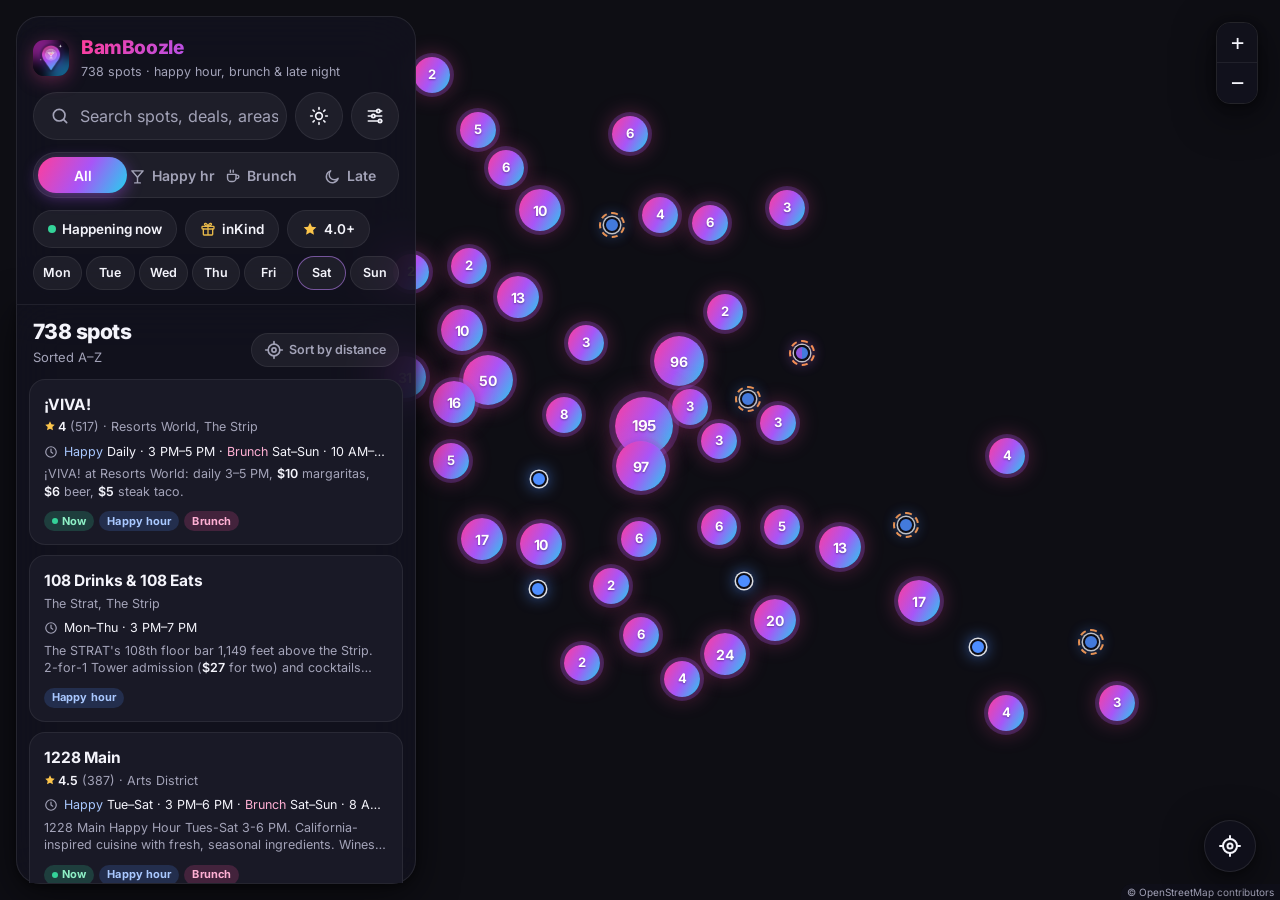
==== index.html @ cd24a412 "Move live URL to /bamboozle/; bump PWA cache Prepare for repo rename vegas-happy-hours → bamboozle. " ====
<!DOCTYPE html>
<!-- BamBoozle at /bamboozle/ -->
<html lang="en" data-theme="dark"><head>
<meta charset="utf-8">
<meta name="viewport" content="width=device-width, initial-scale=1, viewport-fit=cover">
<meta name="theme-color" content="#0b0b12">
<meta name="color-scheme" content="dark light">
<meta name="description" content="BamBoozle — Vegas happy hours, brunch & late night, plus inKind restaurants on a map, sorted nearest-first.">
<meta name="mobile-web-app-capable" content="yes">
<meta name="apple-mobile-web-app-capable" content="yes">
<meta name="apple-mobile-web-app-status-bar-style" content="black-translucent">
<meta name="apple-mobile-web-app-title" content="BamBoozle">
<meta name="application-name" content="BamBoozle">
<meta property="og:site_name" content="BamBoozle">
<link rel="manifest" href="manifest.webmanifest?v=bcfa14bfea">
<link rel="icon" type="image/png" sizes="32x32" href="icons/favicon-32.png">
<link rel="icon" type="image/png" sizes="192x192" href="icons/icon-192.png">
<link rel="apple-touch-icon" sizes="180x180" href="icons/apple-touch-icon.png">
<link rel="preload" href="fonts/inter-latin-wght.woff2" as="font" type="font/woff2" crossorigin>
<title>BamBoozle</title>
<script>(function(){try{var t=localStorage.getItem('vhhTheme')||'dark';if(t==='system')t=matchMedia('(prefers-color-scheme: light)').matches?'light':'dark';document.documentElement.setAttribute('data-theme',t)}catch(e){}})();</script>
<link rel="stylesheet" href="vendor/leaflet.css">
<link rel="stylesheet" href="vendor/maplibre-gl.css">
<link rel="stylesheet" href="vendor/MarkerCluster.css">
<link rel="stylesheet" href="app.css">
</head>
<body>
<svg width="0" height="0" style="position:absolute" aria-hidden="true"><defs>
 <symbol id="i-search" viewBox="0 0 24 24"><circle cx="11" cy="11" r="7"/><path d="m20 20-3.6-3.6"/></symbol>
 <symbol id="i-sliders" viewBox="0 0 24 24"><path d="M4 6h10M18 6h2M4 12h4M12 12h8M4 18h12M20 18h0"/><circle cx="16" cy="6" r="2"/><circle cx="10" cy="12" r="2"/><circle cx="18" cy="18" r="2"/></symbol>
 <symbol id="i-x" viewBox="0 0 24 24"><path d="M18 6 6 18M6 6l12 12"/></symbol>
 <symbol id="i-sun" viewBox="0 0 24 24"><circle cx="12" cy="12" r="4"/><path d="M12 2v2M12 20v2M4.9 4.9l1.4 1.4M17.7 17.7l1.4 1.4M2 12h2M20 12h2M4.9 19.1l1.4-1.4M17.7 6.3l1.4-1.4"/></symbol>
 <symbol id="i-moon" viewBox="0 0 24 24"><path d="M12 3a6 6 0 0 0 9 9 9 9 0 1 1-9-9Z"/></symbol>
 <symbol id="i-locate" viewBox="0 0 24 24"><circle cx="12" cy="12" r="7"/><circle cx="12" cy="12" r="2.5"/><path d="M12 2v3M12 19v3M2 12h3M19 12h3"/></symbol>
 <symbol id="i-nav" viewBox="0 0 24 24"><path d="M3 11 22 2l-9 19-2-8-8-2Z"/></symbol>
 <symbol id="i-clock" viewBox="0 0 24 24"><circle cx="12" cy="12" r="9"/><path d="M12 7v5l3 2"/></symbol>
 <symbol id="i-cal" viewBox="0 0 24 24"><rect x="3" y="5" width="18" height="16" rx="3"/><path d="M8 3v4M16 3v4M3 10h18"/></symbol>
 <symbol id="i-pin" viewBox="0 0 24 24"><path d="M19 10c0 5.5-7 12-7 12s-7-6.5-7-12a7 7 0 0 1 14 0Z"/><circle cx="12" cy="10" r="2.5"/></symbol>
 <symbol id="i-ext" viewBox="0 0 24 24"><path d="M14 4h6v6M10 14 20 4M19 14v5a1 1 0 0 1-1 1H5a1 1 0 0 1-1-1V6a1 1 0 0 1 1-1h5"/></symbol>
 <symbol id="i-hh" viewBox="0 0 24 24"><path d="M4 4h16l-8 9Z"/><path d="M12 13v8M8 21h8"/></symbol>
 <symbol id="i-br" viewBox="0 0 24 24"><path d="M5 9h12v5a5 5 0 0 1-5 5h-2a5 5 0 0 1-5-5Z"/><path d="M17 10h1.5a2.5 2.5 0 0 1 0 5H17M9 3v3M13 3v3"/></symbol>
 <symbol id="i-ln" viewBox="0 0 24 24"><path d="M20 14.5A8.5 8.5 0 1 1 9.5 4 6.5 6.5 0 0 0 20 14.5Z"/></symbol>
 <symbol id="i-gift" viewBox="0 0 24 24"><rect x="3" y="8" width="18" height="4" rx="1"/><path d="M12 8v13M5 12v8a1 1 0 0 0 1 1h12a1 1 0 0 0 1-1v-8M12 8S10.5 3 8 3.5 7 8 12 8ZM12 8s1.5-5 4-4.5S17 8 12 8Z"/></symbol>
 <symbol id="i-info" viewBox="0 0 24 24"><circle cx="12" cy="12" r="9"/><path d="M12 11v5M12 8h.01"/></symbol>
 <symbol id="i-download" viewBox="0 0 24 24"><path d="M12 3v12M7 10l5 5 5-5M5 21h14"/></symbol>
 <symbol id="i-share" viewBox="0 0 24 24"><path d="M12 3v12M8 7l4-4 4 4M5 12v7a2 2 0 0 0 2 2h10a2 2 0 0 0 2-2v-7"/></symbol>
 <symbol id="i-star" viewBox="0 0 24 24"><path d="m12 2.5 2.9 6 6.6.9-4.8 4.6 1.2 6.5L12 17.4 6.1 20.5l1.2-6.5L2.5 9.4l6.6-.9Z"/></symbol>
 <symbol id="i-back" viewBox="0 0 24 24"><path d="m15 18-6-6 6-6"/></symbol>
</defs></svg>

<div id="map" aria-label="Map of venues"></div>

<header id="topbar">
 <div class="brand"><img src="icons/icon-192.png" alt="" width="36" height="36"><div><h1>BamBoozle</h1><p id="sub">Vegas happy hours, brunch &amp; late night</p></div></div>
 <div class="searchrow">
  <label class="search glass" for="q">
   <svg class="ic"><use href="#i-search"/></svg>
   <input type="search" id="q" placeholder="Search spots, deals, areas…" aria-label="Search venues, areas, deals and items" autocomplete="off" enterkeyhint="search">
   <button id="qclear" class="iconbtn sm" aria-label="Clear search" hidden><svg class="ic"><use href="#i-x"/></svg></button>
  </label>
  <button id="themeBtn" class="iconbtn glass" aria-label="Switch to light mode" title="Toggle light / dark"><svg class="ic"><use href="#i-sun"/></svg></button>
  <button id="filtertoggle" class="iconbtn glass" aria-label="More filters" aria-haspopup="dialog"><svg class="ic"><use href="#i-sliders"/></svg><span class="dot" id="fcount" hidden></span></button>
 </div>
 <div id="mode" class="seg glass" role="radiogroup" aria-label="Category">
  <span class="seg-ind" aria-hidden="true"></span>
  <button data-mode="all" role="radio" class="on" aria-checked="true"><span class="lbl">All</span></button>
  <button data-mode="hh" role="radio" aria-checked="false"><svg class="ic"><use href="#i-hh"/></svg><span class="lbl">Happy hr</span></button>
  <button data-mode="br" role="radio" aria-checked="false"><svg class="ic"><use href="#i-br"/></svg><span class="lbl">Brunch</span></button>
  <button data-mode="ln" role="radio" aria-checked="false"><svg class="ic"><use href="#i-ln"/></svg><span class="lbl">Late</span></button>
 </div>
 <div class="chips" id="chips" role="toolbar" aria-label="Quick filters">
  <button id="installBtn" class="chip install" hidden><svg class="ic"><use href="#i-download"/></svg>Install BamBoozle</button>
  <button id="now" class="chip" aria-pressed="false" title="Uses Las Vegas time and the parsed days/times"><span class="live"></span>Happening now</button>
  <button id="ikChip" class="chip" aria-pressed="false"><svg class="ic"><use href="#i-gift"/></svg>inKind</button>
  <button id="r4Chip" class="chip" aria-pressed="false"><svg class="ic star"><use href="#i-star"/></svg>4.0+</button>
  <span class="chipsep" aria-hidden="true"></span>
  <span id="days" class="daychips" role="group" aria-label="Days"></span>
 </div>
</header>

<section id="sheet" aria-label="Venue list">
 <div class="sheet-grab" id="grab">
  <button class="handle" id="handle" aria-label="Expand or collapse list"><span></span></button>
  <div class="sheet-head">
   <div><h2 id="count">Loading spots…</h2><p id="status" aria-live="polite">Fetching the latest list</p></div>
   <button id="sortBtn" class="pill-btn" hidden></button>
  </div>
 </div>
 <div id="list" role="list">
  <div class="card skel"><div class="body"><i></i><i></i><i></i></div></div>
  <div class="card skel"><div class="body"><i></i><i></i><i></i></div></div>
  <div class="card skel"><div class="body"><i></i><i></i><i></i></div></div>
  <div class="card skel"><div class="body"><i></i><i></i><i></i></div></div>
  <div class="card skel"><div class="body"><i></i><i></i><i></i></div></div>
 </div>
</section>

<button id="loc" class="fab glass" aria-label="Use my location"><svg class="ic"><use href="#i-locate"/></svg></button>
<div id="toast" role="status" aria-live="polite"></div>

<div id="a2hs" class="glass" role="note"><img src="icons/icon-192.png" alt="" width="40" height="40"><div><b>Install BamBoozle</b><span>Tap <svg class="ic inl"><use href="#i-share"/></svg> Share, then <b>Add to Home Screen</b></span></div><button id="a2hsClose" class="iconbtn sm" aria-label="Dismiss"><svg class="ic"><use href="#i-x"/></svg></button></div>

<div id="scrim" hidden></div>
<section id="detail" role="dialog" aria-modal="false" aria-labelledby="dName" hidden>
 <div class="detail-grab" id="dgrab"><span class="handle-bar"></span><span class="mini" id="dMini" aria-hidden="true"></span></div>
 <button id="dClose" class="iconbtn glass dclose" aria-label="Close details"><svg class="ic"><use href="#i-x"/></svg></button>
 <div id="dBody" class="dbody"></div>
</section>

<section id="filters" role="dialog" aria-modal="true" aria-labelledby="fTitle" hidden>
 <div class="fhead"><h2 id="fTitle">Filters</h2><button id="fClose" class="iconbtn" aria-label="Close filters"><svg class="ic"><use href="#i-x"/></svg></button></div>
 <div class="fbody">
  <div class="fgroup"><h3>Minimum rating</h3>
   <div class="seg small" id="rating" role="radiogroup" aria-label="Minimum rating">
    <button data-r="0" role="radio" class="on" aria-checked="true">Any</button><button data-r="3.5" role="radio" aria-checked="false">3.5+</button><button data-r="4" role="radio" aria-checked="false">4.0+</button><button data-r="4.5" role="radio" aria-checked="false">4.5+</button>
   </div></div>
  <div class="fgroup"><h3><label for="zip">ZIP code</label></h3>
   <div class="selectwrap"><select id="zip"><option value="">All ZIP codes</option></select></div></div>
  <div class="fgroup"><h3>Show only</h3>
   <label class="switch"><span><b>On inKind</b><small>Restaurants in inKind’s Las Vegas list (checked Oct 9, 2026)</small></span><input type="checkbox" id="ikOnly" role="switch"><i></i></label>
   <label class="switch"><span><b>On 2+ lists</b><small>e.g. happy hour and brunch</small></span><input type="checkbox" id="bothOnly" role="switch"><i></i></label>
   <label class="switch"><span><b>Exact addresses</b><small>Hide approximate pins (casino-only address or ZIP center)</small></span><input type="checkbox" id="exactOnly" role="switch"><i></i></label>
  </div>
  <div class="fgroup"><h3>Appearance</h3>
   <div class="seg small" id="themeSeg" role="radiogroup" aria-label="Theme">
    <button data-t="dark" role="radio">Dark</button><button data-t="light" role="radio">Light</button><button data-t="system" role="radio">System</button>
   </div></div>
  <div class="fgroup"><h3>Map key</h3>
   <ul class="legend">
    <li><span class="mk hh"><i></i></span>Happy hour</li>
    <li><span class="mk br"><i></i></span>Brunch</li>
    <li><span class="mk ln"><i></i></span>Late night / reverse HH</li>
    <li><span class="mk multi"><i style="background:conic-gradient(var(--hh) 0 50%,var(--br) 0)"></i></span>On several lists</li>
    <li><span class="mk hh ik"><i></i></span>Gold ring = on inKind</li>
    <li><span class="mk hh approx"><i></i></span>Dashed ring = approximate spot</li>
    <li><span class="you-dot"></span>You</li>
   </ul></div>
  <button id="installBtn2" class="btn ghost wide" hidden><svg class="ic"><use href="#i-download"/></svg>Install BamBoozle</button>
  <p class="about" id="about"></p>
 </div>
 <div class="ffoot"><button id="reset" class="btn ghost">Reset all</button><button id="fApply" class="btn primary">Show spots</button></div>
</section>

<script src="vendor/leaflet.js"></script>
<script src="vendor/leaflet.markercluster.js"></script>
<script src="vendor/maplibre-gl.js"></script>
<script src="vendor/leaflet-maplibre-gl.js"></script>
<script src="app.js"></script>
</body></html>
---- vendor/leaflet.css ----
/* required styles */

.leaflet-pane,
.leaflet-tile,
.leaflet-marker-icon,
.leaflet-marker-shadow,
.leaflet-tile-container,
.leaflet-pane > svg,
.leaflet-pane > canvas,
.leaflet-zoom-box,
.leaflet-image-layer,
.leaflet-layer {
	position: absolute;
	left: 0;
	top: 0;
	}
.leaflet-container {
	overflow: hidden;
	}
.leaflet-tile,
.leaflet-marker-icon,
.leaflet-marker-shadow {
	-webkit-user-select: none;
	   -moz-user-select: none;
	        user-select: none;
	  -webkit-user-drag: none;
	}
/* Prevents IE11 from highlighting tiles in blue */
.leaflet-tile::selection {
	background: transparent;
}
/* Safari renders non-retina tile on retina better with this, but Chrome is worse */
.leaflet-safari .leaflet-tile {
	image-rendering: -webkit-optimize-contrast;
	}
/* hack that prevents hw layers "stretching" when loading new tiles */
.leaflet-safari .leaflet-tile-container {
	width: 1600px;
	height: 1600px;
	-webkit-transform-origin: 0 0;
	}
.leaflet-marker-icon,
.leaflet-marker-shadow {
	display: block;
	}
/* .leaflet-container svg: reset svg max-width decleration shipped in Joomla! (joomla.org) 3.x */
/* .leaflet-container img: map is broken in FF if you have max-width: 100% on tiles */
.leaflet-container .leaflet-overlay-pane svg {
	max-width: none !important;
	max-height: none !important;
	}
.leaflet-container .leaflet-marker-pane img,
.leaflet-container .leaflet-shadow-pane img,
.leaflet-container .leaflet-tile-pane img,
.leaflet-container img.leaflet-image-layer,
.leaflet-container .leaflet-tile {
	max-width: none !important;
	max-height: none !important;
	width: auto;
	padding: 0;
	}

.leaflet-container img.leaflet-tile {
	/* See: https://bugs.chromium.org/p/chromium/issues/detail?id=600120 */
	mix-blend-mode: plus-lighter;
}

.leaflet-container.leaflet-touch-zoom {
	-ms-touch-action: pan-x pan-y;
	touch-action: pan-x pan-y;
	}
.leaflet-container.leaflet-touch-drag {
	-ms-touch-action: pinch-zoom;
	/* Fallback for FF which doesn't support pinch-zoom */
	touch-action: none;
	touch-action: pinch-zoom;
}
.leaflet-container.leaflet-touch-drag.leaflet-touch-zoom {
	-ms-touch-action: none;
	touch-action: none;
}
.leaflet-container {
	-webkit-tap-highlight-color: transparent;
}
.leaflet-container a {
	-webkit-tap-highlight-color: rgba(51, 181, 229, 0.4);
}
.leaflet-tile {
	filter: inherit;
	visibility: hidden;
	}
.leaflet-tile-loaded {
	visibility: inherit;
	}
.leaflet-zoom-box {
	width: 0;
	height: 0;
	-moz-box-sizing: border-box;
	     box-sizing: border-box;
	z-index: 800;
	}
/* workaround for https://bugzilla.mozilla.org/show_bug.cgi?id=888319 */
.leaflet-overlay-pane svg {
	-moz-user-select: none;
	}

.leaflet-pane         { z-index: 400; }

.leaflet-tile-pane    { z-index: 200; }
.leaflet-overlay-pane { z-index: 400; }
.leaflet-shadow-pane  { z-index: 500; }
.leaflet-marker-pane  { z-index: 600; }
.leaflet-tooltip-pane   { z-index: 650; }
.leaflet-popup-pane   { z-index: 700; }

.leaflet-map-pane canvas { z-index: 100; }
.leaflet-map-pane svg    { z-index: 200; }

.leaflet-vml-shape {
	width: 1px;
	height: 1px;
	}
.lvml {
	behavior: url(#default#VML);
	display: inline-block;
	position: absolute;
	}


/* control positioning */

.leaflet-control {
	position: relative;
	z-index: 800;
	pointer-events: visiblePainted; /* IE 9-10 doesn't have auto */
	pointer-events: auto;
	}
.leaflet-top,
.leaflet-bottom {
	position: absolute;
	z-index: 1000;
	pointer-events: none;
	}
.leaflet-top {
	top: 0;
	}
.leaflet-right {
	right: 0;
	}
.leaflet-bottom {
	bottom: 0;
	}
.leaflet-left {
	left: 0;
	}
.leaflet-control {
	float: left;
	clear: both;
	}
.leaflet-right .leaflet-control {
	float: right;
	}
.leaflet-top .leaflet-control {
	margin-top: 10px;
	}
.leaflet-bottom .leaflet-control {
	margin-bottom: 10px;
	}
.leaflet-left .leaflet-control {
	margin-left: 10px;
	}
.leaflet-right .leaflet-control {
	margin-right: 10px;
	}


/* zoom and fade animations */

.leaflet-fade-anim .leaflet-popup {
	opacity: 0;
	-webkit-transition: opacity 0.2s linear;
	   -moz-transition: opacity 0.2s linear;
	        transition: opacity 0.2s linear;
	}
.leaflet-fade-anim .leaflet-map-pane .leaflet-popup {
	opacity: 1;
	}
.leaflet-zoom-animated {
	-webkit-transform-origin: 0 0;
	    -ms-transform-origin: 0 0;
	        transform-origin: 0 0;
	}
svg.leaflet-zoom-animated {
	will-change: transform;
}

.leaflet-zoom-anim .leaflet-zoom-animated {
	-webkit-transition: -webkit-transform 0.25s cubic-bezier(0,0,0.25,1);
	   -moz-transition:    -moz-transform 0.25s cubic-bezier(0,0,0.25,1);
	        transition:         transform 0.25s cubic-bezier(0,0,0.25,1);
	}
.leaflet-zoom-anim .leaflet-tile,
.leaflet-pan-anim .leaflet-tile {
	-webkit-transition: none;
	   -moz-transition: none;
	        transition: none;
	}

.leaflet-zoom-anim .leaflet-zoom-hide {
	visibility: hidden;
	}


/* cursors */

.leaflet-interactive {
	cursor: pointer;
	}
.leaflet-grab {
	cursor: -webkit-grab;
	cursor:    -moz-grab;
	cursor:         grab;
	}
.leaflet-crosshair,
.leaflet-crosshair .leaflet-interactive {
	cursor: crosshair;
	}
.leaflet-popup-pane,
.leaflet-control {
	cursor: auto;
	}
.leaflet-dragging .leaflet-grab,
.leaflet-dragging .leaflet-grab .leaflet-interactive,
.leaflet-dragging .leaflet-marker-draggable {
	cursor: move;
	cursor: -webkit-grabbing;
	cursor:    -moz-grabbing;
	cursor:         grabbing;
	}

/* marker & overlays interactivity */
.leaflet-marker-icon,
.leaflet-marker-shadow,
.leaflet-image-layer,
.leaflet-pane > svg path,
.leaflet-tile-container {
	pointer-events: none;
	}

.leaflet-marker-icon.leaflet-interactive,
.leaflet-image-layer.leaflet-interactive,
.leaflet-pane > svg path.leaflet-interactive,
svg.leaflet-image-layer.leaflet-interactive path {
	pointer-events: visiblePainted; /* IE 9-10 doesn't have auto */
	pointer-events: auto;
	}

/* visual tweaks */

.leaflet-container {
	background: #ddd;
	outline-offset: 1px;
	}
.leaflet-container a {
	color: #0078A8;
	}
.leaflet-zoom-box {
	border: 2px dotted #38f;
	background: rgba(255,255,255,0.5);
	}


/* general typography */
.leaflet-container {
	font-family: "Helvetica Neue", Arial, Helvetica, sans-serif;
	font-size: 12px;
	font-size: 0.75rem;
	line-height: 1.5;
	}


/* general toolbar styles */

.leaflet-bar {
	box-shadow: 0 1px 5px rgba(0,0,0,0.65);
	border-radius: 4px;
	}
.leaflet-bar a {
	background-color: #fff;
	border-bottom: 1px solid #ccc;
	width: 26px;
	height: 26px;
	line-height: 26px;
	display: block;
	text-align: center;
	text-decoration: none;
	color: black;
	}
.leaflet-bar a,
.leaflet-control-layers-toggle {
	background-position: 50% 50%;
	background-repeat: no-repeat;
	display: block;
	}
.leaflet-bar a:hover,
.leaflet-bar a:focus {
	background-color: #f4f4f4;
	}
.leaflet-bar a:first-child {
	border-top-left-radius: 4px;
	border-top-right-radius: 4px;
	}
.leaflet-bar a:last-child {
	border-bottom-left-radius: 4px;
	border-bottom-right-radius: 4px;
	border-bottom: none;
	}
.leaflet-bar a.leaflet-disabled {
	cursor: default;
	background-color: #f4f4f4;
	color: #bbb;
	}

.leaflet-touch .leaflet-bar a {
	width: 30px;
	height: 30px;
	line-height: 30px;
	}
.leaflet-touch .leaflet-bar a:first-child {
	border-top-left-radius: 2px;
	border-top-right-radius: 2px;
	}
.leaflet-touch .leaflet-bar a:last-child {
	border-bottom-left-radius: 2px;
	border-bottom-right-radius: 2px;
	}

/* zoom control */

.leaflet-control-zoom-in,
.leaflet-control-zoom-out {
	font: bold 18px 'Lucida Console', Monaco, monospace;
	text-indent: 1px;
	}

.leaflet-touch .leaflet-control-zoom-in, .leaflet-touch .leaflet-control-zoom-out  {
	font-size: 22px;
	}


/* layers control */

.leaflet-control-layers {
	box-shadow: 0 1px 5px rgba(0,0,0,0.4);
	background: #fff;
	border-radius: 5px;
	}
.leaflet-control-layers-toggle {
	background-image: url(images/layers.png);
	width: 36px;
	height: 36px;
	}
.leaflet-retina .leaflet-control-layers-toggle {
	background-image: url(images/layers-2x.png);
	background-size: 26px 26px;
	}
.leaflet-touch .leaflet-control-layers-toggle {
	width: 44px;
	height: 44px;
	}
.leaflet-control-layers .leaflet-control-layers-list,
.leaflet-control-layers-expanded .leaflet-control-layers-toggle {
	display: none;
	}
.leaflet-control-layers-expanded .leaflet-control-layers-list {
	display: block;
	position: relative;
	}
.leaflet-control-layers-expanded {
	padding: 6px 10px 6px 6px;
	color: #333;
	background: #fff;
	}
.leaflet-control-layers-scrollbar {
	overflow-y: scroll;
	overflow-x: hidden;
	padding-right: 5px;
	}
.leaflet-control-layers-selector {
	margin-top: 2px;
	position: relative;
	top: 1px;
	}
.leaflet-control-layers label {
	display: block;
	font-size: 13px;
	font-size: 1.08333em;
	}
.leaflet-control-layers-separator {
	height: 0;
	border-top: 1px solid #ddd;
	margin: 5px -10px 5px -6px;
	}

/* Default icon URLs */
.leaflet-default-icon-path { /* used only in path-guessing heuristic, see L.Icon.Default */
	background-image: url(images/marker-icon.png);
	}


/* attribution and scale controls */

.leaflet-container .leaflet-control-attribution {
	background: #fff;
	background: rgba(255, 255, 255, 0.8);
	margin: 0;
	}
.leaflet-control-attribution,
.leaflet-control-scale-line {
	padding: 0 5px;
	color: #333;
	line-height: 1.4;
	}
.leaflet-control-attribution a {
	text-decoration: none;
	}
.leaflet-control-attribution a:hover,
.leaflet-control-attribution a:focus {
	text-decoration: underline;
	}
.leaflet-attribution-flag {
	display: inline !important;
	vertical-align: baseline !important;
	width: 1em;
	height: 0.6669em;
	}
.leaflet-left .leaflet-control-scale {
	margin-left: 5px;
	}
.leaflet-bottom .leaflet-control-scale {
	margin-bottom: 5px;
	}
.leaflet-control-scale-line {
	border: 2px solid #777;
	border-top: none;
	line-height: 1.1;
	padding: 2px 5px 1px;
	white-space: nowrap;
	-moz-box-sizing: border-box;
	     box-sizing: border-box;
	background: rgba(255, 255, 255, 0.8);
	text-shadow: 1px 1px #fff;
	}
.leaflet-control-scale-line:not(:first-child) {
	border-top: 2px solid #777;
	border-bottom: none;
	margin-top: -2px;
	}
.leaflet-control-scale-line:not(:first-child):not(:last-child) {
	border-bottom: 2px solid #777;
	}

.leaflet-touch .leaflet-control-attribution,
.leaflet-touch .leaflet-control-layers,
.leaflet-touch .leaflet-bar {
	box-shadow: none;
	}
.leaflet-touch .leaflet-control-layers,
.leaflet-touch .leaflet-bar {
	border: 2px solid rgba(0,0,0,0.2);
	background-clip: padding-box;
	}


/* popup */

.leaflet-popup {
	position: absolute;
	text-align: center;
	margin-bottom: 20px;
	}
.leaflet-popup-content-wrapper {
	padding: 1px;
	text-align: left;
	border-radius: 12px;
	}
.leaflet-popup-content {
	margin: 13px 24px 13px 20px;
	line-height: 1.3;
	font-size: 13px;
	font-size: 1.08333em;
	min-height: 1px;
	}
.leaflet-popup-content p {
	margin: 17px 0;
	margin: 1.3em 0;
	}
.leaflet-popup-tip-container {
	width: 40px;
	height: 20px;
	position: absolute;
	left: 50%;
	margin-top: -1px;
	margin-left: -20px;
	overflow: hidden;
	pointer-events: none;
	}
.leaflet-popup-tip {
	width: 17px;
	height: 17px;
	padding: 1px;

	margin: -10px auto 0;
	pointer-events: auto;

	-webkit-transform: rotate(45deg);
	   -moz-transform: rotate(45deg);
	    -ms-transform: rotate(45deg);
	        transform: rotate(45deg);
	}
.leaflet-popup-content-wrapper,
.leaflet-popup-tip {
	background: white;
	color: #333;
	box-shadow: 0 3px 14px rgba(0,0,0,0.4);
	}
.leaflet-container a.leaflet-popup-close-button {
	position: absolute;
	top: 0;
	right: 0;
	border: none;
	text-align: center;
	width: 24px;
	height: 24px;
	font: 16px/24px Tahoma, Verdana, sans-serif;
	color: #757575;
	text-decoration: none;
	background: transparent;
	}
.leaflet-container a.leaflet-popup-close-button:hover,
.leaflet-container a.leaflet-popup-close-button:focus {
	color: #585858;
	}
.leaflet-popup-scrolled {
	overflow: auto;
	}

.leaflet-oldie .leaflet-popup-content-wrapper {
	-ms-zoom: 1;
	}
.leaflet-oldie .leaflet-popup-tip {
	width: 24px;
	margin: 0 auto;

	-ms-filter: "progid:DXImageTransform.Microsoft.Matrix(M11=0.70710678, M12=0.70710678, M21=-0.70710678, M22=0.70710678)";
	filter: progid:DXImageTransform.Microsoft.Matrix(M11=0.70710678, M12=0.70710678, M21=-0.70710678, M22=0.70710678);
	}

.leaflet-oldie .leaflet-control-zoom,
.leaflet-oldie .leaflet-control-layers,
.leaflet-oldie .leaflet-popup-content-wrapper,
.leaflet-oldie .leaflet-popup-tip {
	border: 1px solid #999;
	}


/* div icon */

.leaflet-div-icon {
	background: #fff;
	border: 1px solid #666;
	}


/* Tooltip */
/* Base styles for the element that has a tooltip */
.leaflet-tooltip {
	position: absolute;
	padding: 6px;
	background-color: #fff;
	border: 1px solid #fff;
	border-radius: 3px;
	color: #222;
	white-space: nowrap;
	-webkit-user-select: none;
	-moz-user-select: none;
	-ms-user-select: none;
	user-select: none;
	pointer-events: none;
	box-shadow: 0 1px 3px rgba(0,0,0,0.4);
	}
.leaflet-tooltip.leaflet-interactive {
	cursor: pointer;
	pointer-events: auto;
	}
.leaflet-tooltip-top:before,
.leaflet-tooltip-bottom:before,
.leaflet-tooltip-left:before,
.leaflet-tooltip-right:before {
	position: absolute;
	pointer-events: none;
	border: 6px solid transparent;
	background: transparent;
	content: "";
	}

/* Directions */

.leaflet-tooltip-bottom {
	margin-top: 6px;
}
.leaflet-tooltip-top {
	margin-top: -6px;
}
.leaflet-tooltip-bottom:before,
.leaflet-tooltip-top:before {
	left: 50%;
	margin-left: -6px;
	}
.leaflet-tooltip-top:before {
	bottom: 0;
	margin-bottom: -12px;
	border-top-color: #fff;
	}
.leaflet-tooltip-bottom:before {
	top: 0;
	margin-top: -12px;
	margin-left: -6px;
	border-bottom-color: #fff;
	}
.leaflet-tooltip-left {
	margin-left: -6px;
}
.leaflet-tooltip-right {
	margin-left: 6px;
}
.leaflet-tooltip-left:before,
.leaflet-tooltip-right:before {
	top: 50%;
	margin-top: -6px;
	}
.leaflet-tooltip-left:before {
	right: 0;
	margin-right: -12px;
	border-left-color: #fff;
	}
.leaflet-tooltip-right:before {
	left: 0;
	margin-left: -12px;
	border-right-color: #fff;
	}

/* Printing */

@media print {
	/* Prevent printers from removing background-images of controls. */
	.leaflet-control {
		-webkit-print-color-adjust: exact;
		print-color-adjust: exact;
		}
	}
---- vendor/maplibre-gl.css ----
.maplibregl-map{font:12px/20px Helvetica Neue,Arial,Helvetica,sans-serif;overflow:hidden;position:relative;-webkit-tap-highlight-color:rgb(0 0 0/0)}.maplibregl-canvas{left:0;position:absolute;top:0}.maplibregl-map:fullscreen{height:100%;width:100%}.maplibregl-ctrl-group button.maplibregl-ctrl-compass{touch-action:none}.maplibregl-canvas-container.maplibregl-interactive,.maplibregl-ctrl-group button.maplibregl-ctrl-compass{cursor:grab;-webkit-user-select:none;-moz-user-select:none;user-select:none}.maplibregl-canvas-container.maplibregl-interactive.maplibregl-track-pointer{cursor:pointer}.maplibregl-canvas-container.maplibregl-interactive:active,.maplibregl-ctrl-group button.maplibregl-ctrl-compass:active{cursor:grabbing}.maplibregl-canvas-container.maplibregl-touch-zoom-rotate,.maplibregl-canvas-container.maplibregl-touch-zoom-rotate .maplibregl-canvas{touch-action:pan-x pan-y}.maplibregl-canvas-container.maplibregl-touch-drag-pan,.maplibregl-canvas-container.maplibregl-touch-drag-pan .maplibregl-canvas{touch-action:pinch-zoom}.maplibregl-canvas-container.maplibregl-touch-zoom-rotate.maplibregl-touch-drag-pan,.maplibregl-canvas-container.maplibregl-touch-zoom-rotate.maplibregl-touch-drag-pan .maplibregl-canvas{touch-action:none}.maplibregl-canvas-container.maplibregl-touch-drag-pan.maplibregl-cooperative-gestures,.maplibregl-canvas-container.maplibregl-touch-drag-pan.maplibregl-cooperative-gestures .maplibregl-canvas{touch-action:pan-x pan-y}.maplibregl-ctrl-bottom-left,.maplibregl-ctrl-bottom-right,.maplibregl-ctrl-top-left,.maplibregl-ctrl-top-right{pointer-events:none;position:absolute;z-index:2}.maplibregl-ctrl-top-left{left:0;top:0}.maplibregl-ctrl-top-right{right:0;top:0}.maplibregl-ctrl-bottom-left{bottom:0;left:0}.maplibregl-ctrl-bottom-right{bottom:0;right:0}.maplibregl-ctrl{clear:both;pointer-events:auto;transform:translate(0)}.maplibregl-ctrl-top-left .maplibregl-ctrl{float:left;margin:10px 0 0 10px}.maplibregl-ctrl-top-right .maplibregl-ctrl{float:right;margin:10px 10px 0 0}.maplibregl-ctrl-bottom-left .maplibregl-ctrl{float:left;margin:0 0 10px 10px}.maplibregl-ctrl-bottom-right .maplibregl-ctrl{float:right;margin:0 10px 10px 0}.maplibregl-ctrl-group{background:#fff;border-radius:4px}.maplibregl-ctrl-group:not(:empty){box-shadow:0 0 0 2px rgba(0,0,0,.1)}@media (forced-colors:active){.maplibregl-ctrl-group:not(:empty){box-shadow:0 0 0 2px ButtonText}}.maplibregl-ctrl-group button{background-color:transparent;border:0;box-sizing:border-box;cursor:pointer;display:block;height:29px;outline:none;padding:0;width:29px}.maplibregl-ctrl-group button+button{border-top:1px solid #ddd}.maplibregl-ctrl button .maplibregl-ctrl-icon{background-position:50%;background-repeat:no-repeat;display:block;height:100%;width:100%}@media (forced-colors:active){.maplibregl-ctrl-icon{background-color:transparent}.maplibregl-ctrl-group button+button{border-top:1px solid ButtonText}}.maplibregl-ctrl button::-moz-focus-inner{border:0;padding:0}.maplibregl-ctrl-attrib-button:focus,.maplibregl-ctrl-group button:focus{box-shadow:0 0 2px 2px #0096ff}.maplibregl-ctrl button:disabled{cursor:not-allowed}.maplibregl-ctrl button:disabled .maplibregl-ctrl-icon{opacity:.25}.maplibregl-ctrl button:not(:disabled):hover{background-color:rgb(0 0 0/5%)}.maplibregl-ctrl-group button:focus:focus-visible{box-shadow:0 0 2px 2px #0096ff}.maplibregl-ctrl-group button:focus:not(:focus-visible){box-shadow:none}.maplibregl-ctrl-group button:focus:first-child{border-radius:4px 4px 0 0}.maplibregl-ctrl-group button:focus:last-child{border-radius:0 0 4px 4px}.maplibregl-ctrl-group button:focus:only-child{border-radius:inherit}.maplibregl-ctrl button.maplibregl-ctrl-zoom-out .maplibregl-ctrl-icon{background-image:url("data:image/svg+xml;charset=utf-8,%3Csvg xmlns='http://www.w3.org/2000/svg' width='29' height='29' fill='%23333' viewBox='0 0 29 29'%3E%3Cpath d='M10 13c-.75 0-1.5.75-1.5 1.5S9.25 16 10 16h9c.75 0 1.5-.75 1.5-1.5S19.75 13 19 13z'/%3E%3C/svg%3E")}.maplibregl-ctrl button.maplibregl-ctrl-zoom-in .maplibregl-ctrl-icon{background-image:url("data:image/svg+xml;charset=utf-8,%3Csvg xmlns='http://www.w3.org/2000/svg' width='29' height='29' fill='%23333' viewBox='0 0 29 29'%3E%3Cpath d='M14.5 8.5c-.75 0-1.5.75-1.5 1.5v3h-3c-.75 0-1.5.75-1.5 1.5S9.25 16 10 16h3v3c0 .75.75 1.5 1.5 1.5S16 19.75 16 19v-3h3c.75 0 1.5-.75 1.5-1.5S19.75 13 19 13h-3v-3c0-.75-.75-1.5-1.5-1.5'/%3E%3C/svg%3E")}@media (forced-colors:active){.maplibregl-ctrl button.maplibregl-ctrl-zoom-out .maplibregl-ctrl-icon{background-image:url("data:image/svg+xml;charset=utf-8,%3Csvg xmlns='http://www.w3.org/2000/svg' width='29' height='29' fill='%23fff' viewBox='0 0 29 29'%3E%3Cpath d='M10 13c-.75 0-1.5.75-1.5 1.5S9.25 16 10 16h9c.75 0 1.5-.75 1.5-1.5S19.75 13 19 13z'/%3E%3C/svg%3E")}.maplibregl-ctrl button.maplibregl-ctrl-zoom-in .maplibregl-ctrl-icon{background-image:url("data:image/svg+xml;charset=utf-8,%3Csvg xmlns='http://www.w3.org/2000/svg' width='29' height='29' fill='%23fff' viewBox='0 0 29 29'%3E%3Cpath d='M14.5 8.5c-.75 0-1.5.75-1.5 1.5v3h-3c-.75 0-1.5.75-1.5 1.5S9.25 16 10 16h3v3c0 .75.75 1.5 1.5 1.5S16 19.75 16 19v-3h3c.75 0 1.5-.75 1.5-1.5S19.75 13 19 13h-3v-3c0-.75-.75-1.5-1.5-1.5'/%3E%3C/svg%3E")}}@media (forced-colors:active) and (prefers-color-scheme:light){.maplibregl-ctrl button.maplibregl-ctrl-zoom-out .maplibregl-ctrl-icon{background-image:url("data:image/svg+xml;charset=utf-8,%3Csvg xmlns='http://www.w3.org/2000/svg' width='29' height='29' viewBox='0 0 29 29'%3E%3Cpath d='M10 13c-.75 0-1.5.75-1.5 1.5S9.25 16 10 16h9c.75 0 1.5-.75 1.5-1.5S19.75 13 19 13z'/%3E%3C/svg%3E")}.maplibregl-ctrl button.maplibregl-ctrl-zoom-in .maplibregl-ctrl-icon{background-image:url("data:image/svg+xml;charset=utf-8,%3Csvg xmlns='http://www.w3.org/2000/svg' width='29' height='29' viewBox='0 0 29 29'%3E%3Cpath d='M14.5 8.5c-.75 0-1.5.75-1.5 1.5v3h-3c-.75 0-1.5.75-1.5 1.5S9.25 16 10 16h3v3c0 .75.75 1.5 1.5 1.5S16 19.75 16 19v-3h3c.75 0 1.5-.75 1.5-1.5S19.75 13 19 13h-3v-3c0-.75-.75-1.5-1.5-1.5'/%3E%3C/svg%3E")}}.maplibregl-ctrl button.maplibregl-ctrl-fullscreen .maplibregl-ctrl-icon{background-image:url("data:image/svg+xml;charset=utf-8,%3Csvg xmlns='http://www.w3.org/2000/svg' width='29' height='29' fill='%23333' viewBox='0 0 29 29'%3E%3Cpath d='M24 16v5.5c0 1.75-.75 2.5-2.5 2.5H16v-1l3-1.5-4-5.5 1-1 5.5 4 1.5-3zM6 16l1.5 3 5.5-4 1 1-4 5.5 3 1.5v1H7.5C5.75 24 5 23.25 5 21.5V16zm7-11v1l-3 1.5 4 5.5-1 1-5.5-4L6 13H5V7.5C5 5.75 5.75 5 7.5 5zm11 2.5c0-1.75-.75-2.5-2.5-2.5H16v1l3 1.5-4 5.5 1 1 5.5-4 1.5 3h1z'/%3E%3C/svg%3E")}.maplibregl-ctrl button.maplibregl-ctrl-shrink .maplibregl-ctrl-icon{background-image:url("data:image/svg+xml;charset=utf-8,%3Csvg xmlns='http://www.w3.org/2000/svg' width='29' height='29' viewBox='0 0 29 29'%3E%3Cpath d='M18.5 16c-1.75 0-2.5.75-2.5 2.5V24h1l1.5-3 5.5 4 1-1-4-5.5 3-1.5v-1zM13 18.5c0-1.75-.75-2.5-2.5-2.5H5v1l3 1.5L4 24l1 1 5.5-4 1.5 3h1zm3-8c0 1.75.75 2.5 2.5 2.5H24v-1l-3-1.5L25 5l-1-1-5.5 4L17 5h-1zM10.5 13c1.75 0 2.5-.75 2.5-2.5V5h-1l-1.5 3L5 4 4 5l4 5.5L5 12v1z'/%3E%3C/svg%3E")}@media (forced-colors:active){.maplibregl-ctrl button.maplibregl-ctrl-fullscreen .maplibregl-ctrl-icon{background-image:url("data:image/svg+xml;charset=utf-8,%3Csvg xmlns='http://www.w3.org/2000/svg' width='29' height='29' fill='%23fff' viewBox='0 0 29 29'%3E%3Cpath d='M24 16v5.5c0 1.75-.75 2.5-2.5 2.5H16v-1l3-1.5-4-5.5 1-1 5.5 4 1.5-3zM6 16l1.5 3 5.5-4 1 1-4 5.5 3 1.5v1H7.5C5.75 24 5 23.25 5 21.5V16zm7-11v1l-3 1.5 4 5.5-1 1-5.5-4L6 13H5V7.5C5 5.75 5.75 5 7.5 5zm11 2.5c0-1.75-.75-2.5-2.5-2.5H16v1l3 1.5-4 5.5 1 1 5.5-4 1.5 3h1z'/%3E%3C/svg%3E")}.maplibregl-ctrl button.maplibregl-ctrl-shrink .maplibregl-ctrl-icon{background-image:url("data:image/svg+xml;charset=utf-8,%3Csvg xmlns='http://www.w3.org/2000/svg' width='29' height='29' fill='%23fff' viewBox='0 0 29 29'%3E%3Cpath d='M18.5 16c-1.75 0-2.5.75-2.5 2.5V24h1l1.5-3 5.5 4 1-1-4-5.5 3-1.5v-1zM13 18.5c0-1.75-.75-2.5-2.5-2.5H5v1l3 1.5L4 24l1 1 5.5-4 1.5 3h1zm3-8c0 1.75.75 2.5 2.5 2.5H24v-1l-3-1.5L25 5l-1-1-5.5 4L17 5h-1zM10.5 13c1.75 0 2.5-.75 2.5-2.5V5h-1l-1.5 3L5 4 4 5l4 5.5L5 12v1z'/%3E%3C/svg%3E")}}@media (forced-colors:active) and (prefers-color-scheme:light){.maplibregl-ctrl button.maplibregl-ctrl-fullscreen .maplibregl-ctrl-icon{background-image:url("data:image/svg+xml;charset=utf-8,%3Csvg xmlns='http://www.w3.org/2000/svg' width='29' height='29' viewBox='0 0 29 29'%3E%3Cpath d='M24 16v5.5c0 1.75-.75 2.5-2.5 2.5H16v-1l3-1.5-4-5.5 1-1 5.5 4 1.5-3zM6 16l1.5 3 5.5-4 1 1-4 5.5 3 1.5v1H7.5C5.75 24 5 23.25 5 21.5V16zm7-11v1l-3 1.5 4 5.5-1 1-5.5-4L6 13H5V7.5C5 5.75 5.75 5 7.5 5zm11 2.5c0-1.75-.75-2.5-2.5-2.5H16v1l3 1.5-4 5.5 1 1 5.5-4 1.5 3h1z'/%3E%3C/svg%3E")}.maplibregl-ctrl button.maplibregl-ctrl-shrink .maplibregl-ctrl-icon{background-image:url("data:image/svg+xml;charset=utf-8,%3Csvg xmlns='http://www.w3.org/2000/svg' width='29' height='29' viewBox='0 0 29 29'%3E%3Cpath d='M18.5 16c-1.75 0-2.5.75-2.5 2.5V24h1l1.5-3 5.5 4 1-1-4-5.5 3-1.5v-1zM13 18.5c0-1.75-.75-2.5-2.5-2.5H5v1l3 1.5L4 24l1 1 5.5-4 1.5 3h1zm3-8c0 1.75.75 2.5 2.5 2.5H24v-1l-3-1.5L25 5l-1-1-5.5 4L17 5h-1zM10.5 13c1.75 0 2.5-.75 2.5-2.5V5h-1l-1.5 3L5 4 4 5l4 5.5L5 12v1z'/%3E%3C/svg%3E")}}.maplibregl-ctrl button.maplibregl-ctrl-compass .maplibregl-ctrl-icon{background-image:url("data:image/svg+xml;charset=utf-8,%3Csvg xmlns='http://www.w3.org/2000/svg' width='29' height='29' fill='%23333' viewBox='0 0 29 29'%3E%3Cpath d='m10.5 14 4-8 4 8z'/%3E%3Cpath fill='%23ccc' d='m10.5 16 4 8 4-8z'/%3E%3C/svg%3E")}@media (forced-colors:active){.maplibregl-ctrl button.maplibregl-ctrl-compass .maplibregl-ctrl-icon{background-image:url("data:image/svg+xml;charset=utf-8,%3Csvg xmlns='http://www.w3.org/2000/svg' width='29' height='29' fill='%23fff' viewBox='0 0 29 29'%3E%3Cpath d='m10.5 14 4-8 4 8z'/%3E%3Cpath fill='%23ccc' d='m10.5 16 4 8 4-8z'/%3E%3C/svg%3E")}}@media (forced-colors:active) and (prefers-color-scheme:light){.maplibregl-ctrl button.maplibregl-ctrl-compass .maplibregl-ctrl-icon{background-image:url("data:image/svg+xml;charset=utf-8,%3Csvg xmlns='http://www.w3.org/2000/svg' width='29' height='29' viewBox='0 0 29 29'%3E%3Cpath d='m10.5 14 4-8 4 8z'/%3E%3Cpath fill='%23ccc' d='m10.5 16 4 8 4-8z'/%3E%3C/svg%3E")}}.maplibregl-ctrl button.maplibregl-ctrl-terrain .maplibregl-ctrl-icon{background-image:url("data:image/svg+xml;charset=utf-8,%3Csvg xmlns='http://www.w3.org/2000/svg' width='22' height='22' fill='%23333' viewBox='0 0 22 22'%3E%3Cpath d='m1.754 13.406 4.453-4.851 3.09 3.09 3.281 3.277.969-.969-3.309-3.312 3.844-4.121 6.148 6.886h1.082v-.855l-7.207-8.07-4.84 5.187L6.169 6.57l-5.48 5.965v.871ZM.688 16.844h20.625v1.375H.688Zm0 0'/%3E%3C/svg%3E")}.maplibregl-ctrl button.maplibregl-ctrl-terrain-enabled .maplibregl-ctrl-icon{background-image:url("data:image/svg+xml;charset=utf-8,%3Csvg xmlns='http://www.w3.org/2000/svg' width='22' height='22' fill='%2333b5e5' viewBox='0 0 22 22'%3E%3Cpath d='m1.754 13.406 4.453-4.851 3.09 3.09 3.281 3.277.969-.969-3.309-3.312 3.844-4.121 6.148 6.886h1.082v-.855l-7.207-8.07-4.84 5.187L6.169 6.57l-5.48 5.965v.871ZM.688 16.844h20.625v1.375H.688Zm0 0'/%3E%3C/svg%3E")}.maplibregl-ctrl button.maplibregl-ctrl-geolocate .maplibregl-ctrl-icon{background-image:url("data:image/svg+xml;charset=utf-8,%3Csvg xmlns='http://www.w3.org/2000/svg' width='29' height='29' fill='%23333' viewBox='0 0 20 20'%3E%3Cpath d='M10 4C9 4 9 5 9 5v.1A5 5 0 0 0 5.1 9H5s-1 0-1 1 1 1 1 1h.1A5 5 0 0 0 9 14.9v.1s0 1 1 1 1-1 1-1v-.1a5 5 0 0 0 3.9-3.9h.1s1 0 1-1-1-1-1-1h-.1A5 5 0 0 0 11 5.1V5s0-1-1-1m0 2.5a3.5 3.5 0 1 1 0 7 3.5 3.5 0 1 1 0-7'/%3E%3Ccircle cx='10' cy='10' r='2'/%3E%3C/svg%3E")}.maplibregl-ctrl button.maplibregl-ctrl-geolocate:disabled .maplibregl-ctrl-icon{background-image:url("data:image/svg+xml;charset=utf-8,%3Csvg xmlns='http://www.w3.org/2000/svg' width='29' height='29' fill='%23aaa' viewBox='0 0 20 20'%3E%3Cpath d='M10 4C9 4 9 5 9 5v.1A5 5 0 0 0 5.1 9H5s-1 0-1 1 1 1 1 1h.1A5 5 0 0 0 9 14.9v.1s0 1 1 1 1-1 1-1v-.1a5 5 0 0 0 3.9-3.9h.1s1 0 1-1-1-1-1-1h-.1A5 5 0 0 0 11 5.1V5s0-1-1-1m0 2.5a3.5 3.5 0 1 1 0 7 3.5 3.5 0 1 1 0-7'/%3E%3Ccircle cx='10' cy='10' r='2'/%3E%3Cpath fill='red' d='m14 5 1 1-9 9-1-1z'/%3E%3C/svg%3E")}.maplibregl-ctrl button.maplibregl-ctrl-geolocate.maplibregl-ctrl-geolocate-active .maplibregl-ctrl-icon{background-image:url("data:image/svg+xml;charset=utf-8,%3Csvg xmlns='http://www.w3.org/2000/svg' width='29' height='29' fill='%2333b5e5' viewBox='0 0 20 20'%3E%3Cpath d='M10 4C9 4 9 5 9 5v.1A5 5 0 0 0 5.1 9H5s-1 0-1 1 1 1 1 1h.1A5 5 0 0 0 9 14.9v.1s0 1 1 1 1-1 1-1v-.1a5 5 0 0 0 3.9-3.9h.1s1 0 1-1-1-1-1-1h-.1A5 5 0 0 0 11 5.1V5s0-1-1-1m0 2.5a3.5 3.5 0 1 1 0 7 3.5 3.5 0 1 1 0-7'/%3E%3Ccircle cx='10' cy='10' r='2'/%3E%3C/svg%3E")}.maplibregl-ctrl button.maplibregl-ctrl-geolocate.maplibregl-ctrl-geolocate-active-error .maplibregl-ctrl-icon{background-image:url("data:image/svg+xml;charset=utf-8,%3Csvg xmlns='http://www.w3.org/2000/svg' width='29' height='29' fill='%23e58978' viewBox='0 0 20 20'%3E%3Cpath d='M10 4C9 4 9 5 9 5v.1A5 5 0 0 0 5.1 9H5s-1 0-1 1 1 1 1 1h.1A5 5 0 0 0 9 14.9v.1s0 1 1 1 1-1 1-1v-.1a5 5 0 0 0 3.9-3.9h.1s1 0 1-1-1-1-1-1h-.1A5 5 0 0 0 11 5.1V5s0-1-1-1m0 2.5a3.5 3.5 0 1 1 0 7 3.5 3.5 0 1 1 0-7'/%3E%3Ccircle cx='10' cy='10' r='2'/%3E%3C/svg%3E")}.maplibregl-ctrl button.maplibregl-ctrl-geolocate.maplibregl-ctrl-geolocate-background .maplibregl-ctrl-icon{background-image:url("data:image/svg+xml;charset=utf-8,%3Csvg xmlns='http://www.w3.org/2000/svg' width='29' height='29' fill='%2333b5e5' viewBox='0 0 20 20'%3E%3Cpath d='M10 4C9 4 9 5 9 5v.1A5 5 0 0 0 5.1 9H5s-1 0-1 1 1 1 1 1h.1A5 5 0 0 0 9 14.9v.1s0 1 1 1 1-1 1-1v-.1a5 5 0 0 0 3.9-3.9h.1s1 0 1-1-1-1-1-1h-.1A5 5 0 0 0 11 5.1V5s0-1-1-1m0 2.5a3.5 3.5 0 1 1 0 7 3.5 3.5 0 1 1 0-7'/%3E%3C/svg%3E")}.maplibregl-ctrl button.maplibregl-ctrl-geolocate.maplibregl-ctrl-geolocate-background-error .maplibregl-ctrl-icon{background-image:url("data:image/svg+xml;charset=utf-8,%3Csvg xmlns='http://www.w3.org/2000/svg' width='29' height='29' fill='%23e54e33' viewBox='0 0 20 20'%3E%3Cpath d='M10 4C9 4 9 5 9 5v.1A5 5 0 0 0 5.1 9H5s-1 0-1 1 1 1 1 1h.1A5 5 0 0 0 9 14.9v.1s0 1 1 1 1-1 1-1v-.1a5 5 0 0 0 3.9-3.9h.1s1 0 1-1-1-1-1-1h-.1A5 5 0 0 0 11 5.1V5s0-1-1-1m0 2.5a3.5 3.5 0 1 1 0 7 3.5 3.5 0 1 1 0-7'/%3E%3C/svg%3E")}.maplibregl-ctrl button.maplibregl-ctrl-geolocate.maplibregl-ctrl-geolocate-waiting .maplibregl-ctrl-icon{animation:maplibregl-spin 2s linear infinite}@media (forced-colors:active){.maplibregl-ctrl button.maplibregl-ctrl-geolocate .maplibregl-ctrl-icon{background-image:url("data:image/svg+xml;charset=utf-8,%3Csvg xmlns='http://www.w3.org/2000/svg' width='29' height='29' fill='%23fff' viewBox='0 0 20 20'%3E%3Cpath d='M10 4C9 4 9 5 9 5v.1A5 5 0 0 0 5.1 9H5s-1 0-1 1 1 1 1 1h.1A5 5 0 0 0 9 14.9v.1s0 1 1 1 1-1 1-1v-.1a5 5 0 0 0 3.9-3.9h.1s1 0 1-1-1-1-1-1h-.1A5 5 0 0 0 11 5.1V5s0-1-1-1m0 2.5a3.5 3.5 0 1 1 0 7 3.5 3.5 0 1 1 0-7'/%3E%3Ccircle cx='10' cy='10' r='2'/%3E%3C/svg%3E")}.maplibregl-ctrl button.maplibregl-ctrl-geolocate:disabled .maplibregl-ctrl-icon{background-image:url("data:image/svg+xml;charset=utf-8,%3Csvg xmlns='http://www.w3.org/2000/svg' width='29' height='29' fill='%23999' viewBox='0 0 20 20'%3E%3Cpath d='M10 4C9 4 9 5 9 5v.1A5 5 0 0 0 5.1 9H5s-1 0-1 1 1 1 1 1h.1A5 5 0 0 0 9 14.9v.1s0 1 1 1 1-1 1-1v-.1a5 5 0 0 0 3.9-3.9h.1s1 0 1-1-1-1-1-1h-.1A5 5 0 0 0 11 5.1V5s0-1-1-1m0 2.5a3.5 3.5 0 1 1 0 7 3.5 3.5 0 1 1 0-7'/%3E%3Ccircle cx='10' cy='10' r='2'/%3E%3Cpath fill='red' d='m14 5 1 1-9 9-1-1z'/%3E%3C/svg%3E")}.maplibregl-ctrl button.maplibregl-ctrl-geolocate.maplibregl-ctrl-geolocate-active .maplibregl-ctrl-icon{background-image:url("data:image/svg+xml;charset=utf-8,%3Csvg xmlns='http://www.w3.org/2000/svg' width='29' height='29' fill='%2333b5e5' viewBox='0 0 20 20'%3E%3Cpath d='M10 4C9 4 9 5 9 5v.1A5 5 0 0 0 5.1 9H5s-1 0-1 1 1 1 1 1h.1A5 5 0 0 0 9 14.9v.1s0 1 1 1 1-1 1-1v-.1a5 5 0 0 0 3.9-3.9h.1s1 0 1-1-1-1-1-1h-.1A5 5 0 0 0 11 5.1V5s0-1-1-1m0 2.5a3.5 3.5 0 1 1 0 7 3.5 3.5 0 1 1 0-7'/%3E%3Ccircle cx='10' cy='10' r='2'/%3E%3C/svg%3E")}.maplibregl-ctrl button.maplibregl-ctrl-geolocate.maplibregl-ctrl-geolocate-active-error .maplibregl-ctrl-icon{background-image:url("data:image/svg+xml;charset=utf-8,%3Csvg xmlns='http://www.w3.org/2000/svg' width='29' height='29' fill='%23e58978' viewBox='0 0 20 20'%3E%3Cpath d='M10 4C9 4 9 5 9 5v.1A5 5 0 0 0 5.1 9H5s-1 0-1 1 1 1 1 1h.1A5 5 0 0 0 9 14.9v.1s0 1 1 1 1-1 1-1v-.1a5 5 0 0 0 3.9-3.9h.1s1 0 1-1-1-1-1-1h-.1A5 5 0 0 0 11 5.1V5s0-1-1-1m0 2.5a3.5 3.5 0 1 1 0 7 3.5 3.5 0 1 1 0-7'/%3E%3Ccircle cx='10' cy='10' r='2'/%3E%3C/svg%3E")}.maplibregl-ctrl button.maplibregl-ctrl-geolocate.maplibregl-ctrl-geolocate-background .maplibregl-ctrl-icon{background-image:url("data:image/svg+xml;charset=utf-8,%3Csvg xmlns='http://www.w3.org/2000/svg' width='29' height='29' fill='%2333b5e5' viewBox='0 0 20 20'%3E%3Cpath d='M10 4C9 4 9 5 9 5v.1A5 5 0 0 0 5.1 9H5s-1 0-1 1 1 1 1 1h.1A5 5 0 0 0 9 14.9v.1s0 1 1 1 1-1 1-1v-.1a5 5 0 0 0 3.9-3.9h.1s1 0 1-1-1-1-1-1h-.1A5 5 0 0 0 11 5.1V5s0-1-1-1m0 2.5a3.5 3.5 0 1 1 0 7 3.5 3.5 0 1 1 0-7'/%3E%3C/svg%3E")}.maplibregl-ctrl button.maplibregl-ctrl-geolocate.maplibregl-ctrl-geolocate-background-error .maplibregl-ctrl-icon{background-image:url("data:image/svg+xml;charset=utf-8,%3Csvg xmlns='http://www.w3.org/2000/svg' width='29' height='29' fill='%23e54e33' viewBox='0 0 20 20'%3E%3Cpath d='M10 4C9 4 9 5 9 5v.1A5 5 0 0 0 5.1 9H5s-1 0-1 1 1 1 1 1h.1A5 5 0 0 0 9 14.9v.1s0 1 1 1 1-1 1-1v-.1a5 5 0 0 0 3.9-3.9h.1s1 0 1-1-1-1-1-1h-.1A5 5 0 0 0 11 5.1V5s0-1-1-1m0 2.5a3.5 3.5 0 1 1 0 7 3.5 3.5 0 1 1 0-7'/%3E%3C/svg%3E")}}@media (forced-colors:active) and (prefers-color-scheme:light){.maplibregl-ctrl button.maplibregl-ctrl-geolocate .maplibregl-ctrl-icon{background-image:url("data:image/svg+xml;charset=utf-8,%3Csvg xmlns='http://www.w3.org/2000/svg' width='29' height='29' viewBox='0 0 20 20'%3E%3Cpath d='M10 4C9 4 9 5 9 5v.1A5 5 0 0 0 5.1 9H5s-1 0-1 1 1 1 1 1h.1A5 5 0 0 0 9 14.9v.1s0 1 1 1 1-1 1-1v-.1a5 5 0 0 0 3.9-3.9h.1s1 0 1-1-1-1-1-1h-.1A5 5 0 0 0 11 5.1V5s0-1-1-1m0 2.5a3.5 3.5 0 1 1 0 7 3.5 3.5 0 1 1 0-7'/%3E%3Ccircle cx='10' cy='10' r='2'/%3E%3C/svg%3E")}.maplibregl-ctrl button.maplibregl-ctrl-geolocate:disabled .maplibregl-ctrl-icon{background-image:url("data:image/svg+xml;charset=utf-8,%3Csvg xmlns='http://www.w3.org/2000/svg' width='29' height='29' fill='%23666' viewBox='0 0 20 20'%3E%3Cpath d='M10 4C9 4 9 5 9 5v.1A5 5 0 0 0 5.1 9H5s-1 0-1 1 1 1 1 1h.1A5 5 0 0 0 9 14.9v.1s0 1 1 1 1-1 1-1v-.1a5 5 0 0 0 3.9-3.9h.1s1 0 1-1-1-1-1-1h-.1A5 5 0 0 0 11 5.1V5s0-1-1-1m0 2.5a3.5 3.5 0 1 1 0 7 3.5 3.5 0 1 1 0-7'/%3E%3Ccircle cx='10' cy='10' r='2'/%3E%3Cpath fill='red' d='m14 5 1 1-9 9-1-1z'/%3E%3C/svg%3E")}}@keyframes maplibregl-spin{0%{transform:rotate(0deg)}to{transform:rotate(1turn)}}a.maplibregl-ctrl-logo{background-image:url("data:image/svg+xml;charset=utf-8,%3Csvg xmlns='http://www.w3.org/2000/svg' width='88' height='23' fill='none'%3E%3Cpath fill='%23000' fill-opacity='.4' fill-rule='evenodd' d='M17.408 16.796h-1.827l2.501-12.095h.198l3.324 6.533.988 2.19.988-2.19 3.258-6.533h.181l2.6 12.095h-1.81l-1.218-5.644-.362-1.71-.658 1.71-2.929 5.644h-.098l-2.914-5.644-.757-1.71-.345 1.71zm1.958-3.42-.726 3.663a1.255 1.255 0 0 1-1.232 1.011h-1.827a1.255 1.255 0 0 1-1.229-1.509l2.501-12.095a1.255 1.255 0 0 1 1.23-1.001h.197a1.25 1.25 0 0 1 1.12.685l3.19 6.273 3.125-6.263a1.25 1.25 0 0 1 1.123-.695h.181a1.255 1.255 0 0 1 1.227.991l1.443 6.71a5 5 0 0 1 .314-.787l.009-.016a4.6 4.6 0 0 1 1.777-1.887c.782-.46 1.668-.667 2.611-.667a4.6 4.6 0 0 1 1.7.32l.306.134c.21-.16.474-.256.759-.256h1.694a1.255 1.255 0 0 1 1.212.925 1.255 1.255 0 0 1 1.212-.925h1.711c.284 0 .545.094.755.252.613-.3 1.312-.45 2.075-.45 1.356 0 2.557.445 3.482 1.4q.47.48.763 1.064V4.701a1.255 1.255 0 0 1 1.255-1.255h1.86A1.255 1.255 0 0 1 54.44 4.7v9.194h2.217c.19 0 .37.043.532.118v-4.77c0-.356.147-.678.385-.906a2.42 2.42 0 0 1-.682-1.71c0-.665.267-1.253.735-1.7a2.45 2.45 0 0 1 1.722-.674 2.43 2.43 0 0 1 1.705.675q.318.302.504.683V4.7a1.255 1.255 0 0 1 1.255-1.255h1.744A1.255 1.255 0 0 1 65.812 4.7v3.335a4.8 4.8 0 0 1 1.526-.246c.938 0 1.817.214 2.59.69a4.47 4.47 0 0 1 1.67 1.743v-.98a1.255 1.255 0 0 1 1.256-1.256h1.777c.233 0 .451.064.639.174a3.4 3.4 0 0 1 1.567-.372c.346 0 .861.02 1.285.232a1.25 1.25 0 0 1 .689 1.004 4.7 4.7 0 0 1 .853-.588c.795-.44 1.675-.647 2.61-.647 1.385 0 2.65.39 3.525 1.396.836.938 1.168 2.173 1.168 3.528q-.001.515-.056 1.051a1.255 1.255 0 0 1-.947 1.09l.408.952a1.255 1.255 0 0 1-.477 1.552c-.418.268-.92.463-1.458.612-.613.171-1.304.244-2.049.244-1.06 0-2.043-.207-2.886-.698l-.015-.008c-.798-.48-1.419-1.135-1.818-1.963l-.004-.008a5.8 5.8 0 0 1-.548-2.512q0-.429.053-.843a1.3 1.3 0 0 1-.333-.086l-.166-.004c-.223 0-.426.062-.643.228-.03.024-.142.139-.142.59v3.883a1.255 1.255 0 0 1-1.256 1.256h-1.777a1.255 1.255 0 0 1-1.256-1.256V15.69l-.032.057a4.8 4.8 0 0 1-1.86 1.833 5.04 5.04 0 0 1-2.484.634 4.5 4.5 0 0 1-1.935-.424 1.25 1.25 0 0 1-.764.258h-1.71a1.255 1.255 0 0 1-1.256-1.255V7.687a2.4 2.4 0 0 1-.428.625c.253.23.412.561.412.93v7.553a1.255 1.255 0 0 1-1.256 1.255h-1.843a1.25 1.25 0 0 1-.894-.373c-.228.23-.544.373-.894.373H51.32a1.255 1.255 0 0 1-1.256-1.255v-1.251l-.061.117a4.7 4.7 0 0 1-1.782 1.884 4.77 4.77 0 0 1-2.485.67 5.6 5.6 0 0 1-1.485-.188l.009 2.764a1.255 1.255 0 0 1-1.255 1.259h-1.729a1.255 1.255 0 0 1-1.255-1.255v-3.537a1.255 1.255 0 0 1-1.167.793h-1.679a1.25 1.25 0 0 1-.77-.263 4.5 4.5 0 0 1-1.945.429c-.885 0-1.724-.21-2.495-.632l-.017-.01a5 5 0 0 1-1.081-.836 1.255 1.255 0 0 1-1.254 1.312h-1.81a1.255 1.255 0 0 1-1.228-.99l-.782-3.625-2.044 3.939a1.25 1.25 0 0 1-1.115.676h-.098a1.25 1.25 0 0 1-1.116-.68l-2.061-3.994zM35.92 16.63l.207-.114.223-.15q.493-.356.735-.785l.061-.118.033 1.332h1.678V9.242h-1.694l-.033 1.267q-.133-.329-.526-.658l-.032-.028a3.2 3.2 0 0 0-.668-.428l-.27-.12a3.3 3.3 0 0 0-1.235-.23q-1.136-.001-1.974.493a3.36 3.36 0 0 0-1.3 1.382q-.445.89-.444 2.074 0 1.2.51 2.107a3.8 3.8 0 0 0 1.382 1.381 3.9 3.9 0 0 0 1.893.477q.795 0 1.455-.33zm-2.789-5.38q-.576.675-.575 1.762 0 1.102.559 1.794.576.675 1.645.675a2.25 2.25 0 0 0 .934-.19 2.2 2.2 0 0 0 .468-.29l.178-.161a2.2 2.2 0 0 0 .397-.561q.244-.5.244-1.15v-.115q0-.708-.296-1.267l-.043-.077a2.2 2.2 0 0 0-.633-.709l-.13-.086-.047-.028a2.1 2.1 0 0 0-1.073-.285q-1.052 0-1.629.692zm2.316 2.706c.163-.17.28-.407.28-.83v-.114c0-.292-.06-.508-.15-.68a.96.96 0 0 0-.353-.389.85.85 0 0 0-.464-.127c-.4 0-.56.114-.664.239l-.01.012c-.148.174-.275.45-.275.945 0 .506.122.801.27.99.097.11.266.224.68.224.303 0 .504-.09.687-.269zm7.545 1.705a2.6 2.6 0 0 0 .331.423q.319.33.755.548l.173.074q.65.255 1.49.255 1.02 0 1.844-.493a3.45 3.45 0 0 0 1.316-1.4q.493-.904.493-2.089 0-1.909-.988-2.913-.988-1.02-2.584-1.02-.898 0-1.575.347a3 3 0 0 0-.415.262l-.199.166a3.4 3.4 0 0 0-.64.82V9.242h-1.712v11.553h1.729l-.017-5.134zm.53-1.138q.206.29.48.5l.155.11.053.034q.51.296 1.119.297 1.07 0 1.645-.675.577-.69.576-1.762 0-1.119-.576-1.777-.558-.675-1.645-.675-.435 0-.835.16a2 2 0 0 0-.284.136 2 2 0 0 0-.363.254 2.2 2.2 0 0 0-.46.569l-.082.162a2.6 2.6 0 0 0-.213 1.072v.115q0 .707.296 1.267l.135.211zm.964-.818a1.1 1.1 0 0 0 .367.385.94.94 0 0 0 .476.118c.423 0 .59-.117.687-.23.159-.194.28-.478.28-.95 0-.53-.133-.8-.266-.952l-.021-.025c-.078-.094-.231-.221-.68-.221a1 1 0 0 0-.503.135l-.012.007a.86.86 0 0 0-.335.343c-.073.133-.132.324-.132.614v.115a1.4 1.4 0 0 0 .14.66zm15.7-6.222q.347-.346.346-.856a1.05 1.05 0 0 0-.345-.79 1.18 1.18 0 0 0-.84-.329q-.51 0-.855.33a1.05 1.05 0 0 0-.346.79q0 .51.346.855.345.346.856.346.51 0 .839-.346zm4.337 9.314.033-1.332q.191.403.59.747l.098.081a4 4 0 0 0 .316.224l.223.122a3.2 3.2 0 0 0 1.44.322 3.8 3.8 0 0 0 1.875-.477 3.5 3.5 0 0 0 1.382-1.366q.527-.89.526-2.09 0-1.184-.444-2.073a3.24 3.24 0 0 0-1.283-1.399q-.823-.51-1.942-.51a3.5 3.5 0 0 0-1.527.344l-.086.043-.165.09a3 3 0 0 0-.33.214q-.432.315-.656.707a2 2 0 0 0-.099.198l.082-1.283V4.701h-1.744v12.095zm.473-2.509a2.5 2.5 0 0 0 .566.7q.117.098.245.18l.144.08a2.1 2.1 0 0 0 .975.232q1.07 0 1.645-.675.576-.69.576-1.778 0-1.102-.576-1.777-.56-.691-1.645-.692a2.2 2.2 0 0 0-1.015.235q-.22.113-.415.282l-.15.142a2.1 2.1 0 0 0-.42.594q-.223.479-.223 1.1v.115q0 .705.293 1.26zm2.616-.293c.157-.191.28-.479.28-.967 0-.51-.13-.79-.276-.961l-.021-.026c-.082-.1-.232-.225-.67-.225a.87.87 0 0 0-.681.279l-.012.011c-.154.155-.274.38-.274.807v.115c0 .285.057.499.144.669a1.1 1.1 0 0 0 .367.405c.137.082.28.123.455.123.423 0 .59-.118.686-.23zm8.266-3.013q.345-.13.724-.14l.069-.002q.493 0 .642.099l.247-1.794q-.196-.099-.717-.099a2.3 2.3 0 0 0-.545.063 2 2 0 0 0-.411.148 2.2 2.2 0 0 0-.4.249 2.5 2.5 0 0 0-.485.499 2.7 2.7 0 0 0-.32.581l-.05.137v-1.48h-1.778v7.553h1.777v-3.884q0-.546.159-.943a1.5 1.5 0 0 1 .466-.636 2.5 2.5 0 0 1 .399-.253 2 2 0 0 1 .224-.099zm9.784 2.656.05-.922q0-1.743-.856-2.698-.838-.97-2.584-.97-1.119-.001-2.007.493a3.46 3.46 0 0 0-1.4 1.382q-.493.906-.493 2.106 0 1.07.428 1.975.428.89 1.332 1.432.906.526 2.255.526.973 0 1.668-.185l.044-.012.135-.04q.613-.184.984-.421l-.542-1.267q-.3.162-.642.274l-.297.087q-.51.131-1.3.131-.954 0-1.497-.444a1.6 1.6 0 0 1-.192-.193q-.366-.44-.512-1.234l-.004-.021zm-5.427-1.256-.003.022h3.752v-.138q-.011-.727-.288-1.118a1 1 0 0 0-.156-.176q-.46-.428-1.316-.428-.986 0-1.494.604-.379.45-.494 1.234zm-27.053 2.77V4.7h-1.86v12.095h5.333V15.15zm7.103-5.908v7.553h-1.843V9.242h1.843z'/%3E%3Cpath fill='%23fff' d='m19.63 11.151-.757-1.71-.345 1.71-1.12 5.644h-1.827L18.083 4.7h.197l3.325 6.533.988 2.19.988-2.19L26.839 4.7h.181l2.6 12.095h-1.81l-1.218-5.644-.362-1.71-.658 1.71-2.93 5.644h-.098l-2.913-5.644zm14.836 5.81q-1.02 0-1.893-.478a3.8 3.8 0 0 1-1.381-1.382q-.51-.906-.51-2.106 0-1.185.444-2.074a3.36 3.36 0 0 1 1.3-1.382q.839-.494 1.974-.494a3.3 3.3 0 0 1 1.234.231 3.3 3.3 0 0 1 .97.575q.396.33.527.659l.033-1.267h1.694v7.553H37.18l-.033-1.332q-.279.593-1.02 1.053a3.17 3.17 0 0 1-1.662.444zm.296-1.482q.938 0 1.58-.642.642-.66.642-1.711v-.115q0-.708-.296-1.267a2.2 2.2 0 0 0-.807-.872 2.1 2.1 0 0 0-1.119-.313q-1.053 0-1.629.692-.575.675-.575 1.76 0 1.103.559 1.795.577.675 1.645.675zm6.521-6.237h1.711v1.4q.906-1.597 2.83-1.597 1.596 0 2.584 1.02.988 1.005.988 2.914 0 1.185-.493 2.09a3.46 3.46 0 0 1-1.316 1.399 3.5 3.5 0 0 1-1.844.493q-.954 0-1.662-.329a2.67 2.67 0 0 1-1.086-.97l.017 5.134h-1.728zm4.048 6.22q1.07 0 1.645-.674.577-.69.576-1.762 0-1.119-.576-1.777-.558-.675-1.645-.675-.592 0-1.12.296-.51.28-.822.823-.296.527-.296 1.234v.115q0 .708.296 1.267.313.543.823.855.51.296 1.119.297z'/%3E%3Cpath fill='%23e1e3e9' d='M51.325 4.7h1.86v10.45h3.473v1.646h-5.333zm7.12 4.542h1.843v7.553h-1.843zm.905-1.415a1.16 1.16 0 0 1-.856-.346 1.17 1.17 0 0 1-.346-.856 1.05 1.05 0 0 1 .346-.79q.346-.329.856-.329.494 0 .839.33a1.05 1.05 0 0 1 .345.79 1.16 1.16 0 0 1-.345.855q-.33.346-.84.346zm7.875 9.133a3.17 3.17 0 0 1-1.662-.444q-.723-.46-1.004-1.053l-.033 1.332h-1.71V4.701h1.743v4.657l-.082 1.283q.279-.658 1.086-1.119a3.5 3.5 0 0 1 1.778-.477q1.119 0 1.942.51a3.24 3.24 0 0 1 1.283 1.4q.445.888.444 2.072 0 1.201-.526 2.09a3.5 3.5 0 0 1-1.382 1.366 3.8 3.8 0 0 1-1.876.477zm-.296-1.481q1.069 0 1.645-.675.577-.69.577-1.778 0-1.102-.577-1.776-.56-.691-1.645-.692a2.12 2.12 0 0 0-1.58.659q-.642.641-.642 1.694v.115q0 .71.296 1.267a2.4 2.4 0 0 0 .807.872 2.1 2.1 0 0 0 1.119.313zm5.927-6.237h1.777v1.481q.263-.757.856-1.217a2.14 2.14 0 0 1 1.349-.46q.527 0 .724.098l-.247 1.794q-.149-.099-.642-.099-.774 0-1.416.494-.626.493-.626 1.58v3.883h-1.777V9.242zm9.534 7.718q-1.35 0-2.255-.526-.904-.543-1.332-1.432a4.6 4.6 0 0 1-.428-1.975q0-1.2.493-2.106a3.46 3.46 0 0 1 1.4-1.382q.889-.495 2.007-.494 1.744 0 2.584.97.855.956.856 2.7 0 .444-.05.92h-5.43q.18 1.005.708 1.45.542.443 1.497.443.79 0 1.3-.131a4 4 0 0 0 .938-.362l.542 1.267q-.411.263-1.119.46-.708.198-1.711.197zm1.596-4.558q.016-1.02-.444-1.432-.46-.428-1.316-.428-1.728 0-1.991 1.86z'/%3E%3Cpath d='M5.074 15.948a.484.657 0 0 0-.486.659v1.84a.484.657 0 0 0 .486.659h4.101a.484.657 0 0 0 .486-.659v-1.84a.484.657 0 0 0-.486-.659zm3.56 1.16H5.617v.838h3.017z' style='fill:%23fff;fill-rule:evenodd;stroke-width:1.03600001'/%3E%3Cg style='stroke-width:1.12603545'%3E%3Cpath d='M-9.408-1.416c-3.833-.025-7.056 2.912-7.08 6.615-.02 3.08 1.653 4.832 3.107 6.268.903.892 1.721 1.74 2.32 2.902l-.525-.004c-.543-.003-.992.304-1.24.639a1.87 1.87 0 0 0-.362 1.121l-.011 1.877c-.003.402.104.787.347 1.125.244.338.688.653 1.23.656l4.142.028c.542.003.99-.306 1.238-.641a1.87 1.87 0 0 0 .363-1.121l.012-1.875a1.87 1.87 0 0 0-.348-1.127c-.243-.338-.688-.653-1.23-.656l-.518-.004c.597-1.145 1.425-1.983 2.348-2.87 1.473-1.414 3.18-3.149 3.2-6.226-.016-3.59-2.923-6.684-6.993-6.707m-.006 1.1v.002c3.274.02 5.92 2.532 5.9 5.6-.017 2.706-1.39 4.026-2.863 5.44-1.034.994-2.118 2.033-2.814 3.633-.018.041-.052.055-.075.065q-.013.004-.02.01a.34.34 0 0 1-.226.084.34.34 0 0 1-.224-.086l-.092-.077c-.699-1.615-1.768-2.669-2.781-3.67-1.454-1.435-2.797-2.762-2.78-5.478.02-3.067 2.7-5.545 5.975-5.523m-.02 2.826c-1.62-.01-2.944 1.315-2.955 2.96-.01 1.646 1.295 2.988 2.916 2.999h.002c1.621.01 2.943-1.316 2.953-2.961.011-1.646-1.294-2.988-2.916-2.998m-.005 1.1c1.017.006 1.829.83 1.822 1.89s-.83 1.874-1.848 1.867c-1.018-.006-1.829-.83-1.822-1.89s.83-1.874 1.848-1.868m-2.155 11.857 4.14.025c.271.002.49.305.487.676l-.013 1.875c-.003.37-.224.67-.495.668l-4.14-.025c-.27-.002-.487-.306-.485-.676l.012-1.875c.003-.37.224-.67.494-.668' style='color:%23000;font-style:normal;font-variant:normal;font-weight:400;font-stretch:normal;font-size:medium;line-height:normal;font-family:sans-serif;font-variant-ligatures:normal;font-variant-position:normal;font-variant-caps:normal;font-variant-numeric:normal;font-variant-alternates:normal;font-feature-settings:normal;text-indent:0;text-align:start;text-decoration:none;text-decoration-line:none;text-decoration-style:solid;text-decoration-color:%23000;letter-spacing:normal;word-spacing:normal;text-transform:none;writing-mode:lr-tb;direction:ltr;text-orientation:mixed;dominant-baseline:auto;baseline-shift:baseline;text-anchor:start;white-space:normal;shape-padding:0;clip-rule:evenodd;display:inline;overflow:visible;visibility:visible;opacity:1;isolation:auto;mix-blend-mode:normal;color-interpolation:sRGB;color-interpolation-filters:linearRGB;solid-color:%23000;solid-opacity:1;vector-effect:none;fill:%23000;fill-opacity:.4;fill-rule:evenodd;stroke:none;stroke-width:2.47727823;stroke-linecap:butt;stroke-linejoin:miter;stroke-miterlimit:4;stroke-dasharray:none;stroke-dashoffset:0;stroke-opacity:1;color-rendering:auto;image-rendering:auto;shape-rendering:auto;text-rendering:auto' transform='translate(15.553 2.85)scale(.88807)'/%3E%3Cpath d='M-9.415-.316C-12.69-.338-15.37 2.14-15.39 5.207c-.017 2.716 1.326 4.041 2.78 5.477 1.013 1 2.081 2.055 2.78 3.67l.092.076a.34.34 0 0 0 .225.086.34.34 0 0 0 .227-.083l.019-.01c.022-.009.057-.024.074-.064.697-1.6 1.78-2.64 2.814-3.634 1.473-1.414 2.847-2.733 2.864-5.44.02-3.067-2.627-5.58-5.901-5.601m-.057 8.784c1.621.011 2.944-1.315 2.955-2.96.01-1.646-1.295-2.988-2.916-2.999-1.622-.01-2.945 1.315-2.955 2.96s1.295 2.989 2.916 3' style='clip-rule:evenodd;fill:%23e1e3e9;fill-opacity:1;fill-rule:evenodd;stroke:none;stroke-width:2.47727823;stroke-miterlimit:4;stroke-dasharray:none;stroke-opacity:.4' transform='translate(15.553 2.85)scale(.88807)'/%3E%3Cpath d='M-11.594 15.465c-.27-.002-.492.297-.494.668l-.012 1.876c-.003.371.214.673.485.675l4.14.027c.271.002.492-.298.495-.668l.012-1.877c.003-.37-.215-.672-.485-.674z' style='clip-rule:evenodd;fill:%23fff;fill-opacity:1;fill-rule:evenodd;stroke:none;stroke-width:2.47727823;stroke-miterlimit:4;stroke-dasharray:none;stroke-opacity:.4' transform='translate(15.553 2.85)scale(.88807)'/%3E%3C/g%3E%3C/svg%3E");background-repeat:no-repeat;cursor:pointer;display:block;height:23px;margin:0 0 -4px -4px;overflow:hidden;width:88px}a.maplibregl-ctrl-logo.maplibregl-compact{width:14px}@media (forced-colors:active){a.maplibregl-ctrl-logo{background-color:transparent;background-image:url("data:image/svg+xml;charset=utf-8,%3Csvg xmlns='http://www.w3.org/2000/svg' width='88' height='23' fill='none'%3E%3Cpath fill='%23000' fill-opacity='.4' fill-rule='evenodd' d='M17.408 16.796h-1.827l2.501-12.095h.198l3.324 6.533.988 2.19.988-2.19 3.258-6.533h.181l2.6 12.095h-1.81l-1.218-5.644-.362-1.71-.658 1.71-2.929 5.644h-.098l-2.914-5.644-.757-1.71-.345 1.71zm1.958-3.42-.726 3.663a1.255 1.255 0 0 1-1.232 1.011h-1.827a1.255 1.255 0 0 1-1.229-1.509l2.501-12.095a1.255 1.255 0 0 1 1.23-1.001h.197a1.25 1.25 0 0 1 1.12.685l3.19 6.273 3.125-6.263a1.25 1.25 0 0 1 1.123-.695h.181a1.255 1.255 0 0 1 1.227.991l1.443 6.71a5 5 0 0 1 .314-.787l.009-.016a4.6 4.6 0 0 1 1.777-1.887c.782-.46 1.668-.667 2.611-.667a4.6 4.6 0 0 1 1.7.32l.306.134c.21-.16.474-.256.759-.256h1.694a1.255 1.255 0 0 1 1.212.925 1.255 1.255 0 0 1 1.212-.925h1.711c.284 0 .545.094.755.252.613-.3 1.312-.45 2.075-.45 1.356 0 2.557.445 3.482 1.4q.47.48.763 1.064V4.701a1.255 1.255 0 0 1 1.255-1.255h1.86A1.255 1.255 0 0 1 54.44 4.7v9.194h2.217c.19 0 .37.043.532.118v-4.77c0-.356.147-.678.385-.906a2.42 2.42 0 0 1-.682-1.71c0-.665.267-1.253.735-1.7a2.45 2.45 0 0 1 1.722-.674 2.43 2.43 0 0 1 1.705.675q.318.302.504.683V4.7a1.255 1.255 0 0 1 1.255-1.255h1.744A1.255 1.255 0 0 1 65.812 4.7v3.335a4.8 4.8 0 0 1 1.526-.246c.938 0 1.817.214 2.59.69a4.47 4.47 0 0 1 1.67 1.743v-.98a1.255 1.255 0 0 1 1.256-1.256h1.777c.233 0 .451.064.639.174a3.4 3.4 0 0 1 1.567-.372c.346 0 .861.02 1.285.232a1.25 1.25 0 0 1 .689 1.004 4.7 4.7 0 0 1 .853-.588c.795-.44 1.675-.647 2.61-.647 1.385 0 2.65.39 3.525 1.396.836.938 1.168 2.173 1.168 3.528q-.001.515-.056 1.051a1.255 1.255 0 0 1-.947 1.09l.408.952a1.255 1.255 0 0 1-.477 1.552c-.418.268-.92.463-1.458.612-.613.171-1.304.244-2.049.244-1.06 0-2.043-.207-2.886-.698l-.015-.008c-.798-.48-1.419-1.135-1.818-1.963l-.004-.008a5.8 5.8 0 0 1-.548-2.512q0-.429.053-.843a1.3 1.3 0 0 1-.333-.086l-.166-.004c-.223 0-.426.062-.643.228-.03.024-.142.139-.142.59v3.883a1.255 1.255 0 0 1-1.256 1.256h-1.777a1.255 1.255 0 0 1-1.256-1.256V15.69l-.032.057a4.8 4.8 0 0 1-1.86 1.833 5.04 5.04 0 0 1-2.484.634 4.5 4.5 0 0 1-1.935-.424 1.25 1.25 0 0 1-.764.258h-1.71a1.255 1.255 0 0 1-1.256-1.255V7.687a2.4 2.4 0 0 1-.428.625c.253.23.412.561.412.93v7.553a1.255 1.255 0 0 1-1.256 1.255h-1.843a1.25 1.25 0 0 1-.894-.373c-.228.23-.544.373-.894.373H51.32a1.255 1.255 0 0 1-1.256-1.255v-1.251l-.061.117a4.7 4.7 0 0 1-1.782 1.884 4.77 4.77 0 0 1-2.485.67 5.6 5.6 0 0 1-1.485-.188l.009 2.764a1.255 1.255 0 0 1-1.255 1.259h-1.729a1.255 1.255 0 0 1-1.255-1.255v-3.537a1.255 1.255 0 0 1-1.167.793h-1.679a1.25 1.25 0 0 1-.77-.263 4.5 4.5 0 0 1-1.945.429c-.885 0-1.724-.21-2.495-.632l-.017-.01a5 5 0 0 1-1.081-.836 1.255 1.255 0 0 1-1.254 1.312h-1.81a1.255 1.255 0 0 1-1.228-.99l-.782-3.625-2.044 3.939a1.25 1.25 0 0 1-1.115.676h-.098a1.25 1.25 0 0 1-1.116-.68l-2.061-3.994zM35.92 16.63l.207-.114.223-.15q.493-.356.735-.785l.061-.118.033 1.332h1.678V9.242h-1.694l-.033 1.267q-.133-.329-.526-.658l-.032-.028a3.2 3.2 0 0 0-.668-.428l-.27-.12a3.3 3.3 0 0 0-1.235-.23q-1.136-.001-1.974.493a3.36 3.36 0 0 0-1.3 1.382q-.445.89-.444 2.074 0 1.2.51 2.107a3.8 3.8 0 0 0 1.382 1.381 3.9 3.9 0 0 0 1.893.477q.795 0 1.455-.33zm-2.789-5.38q-.576.675-.575 1.762 0 1.102.559 1.794.576.675 1.645.675a2.25 2.25 0 0 0 .934-.19 2.2 2.2 0 0 0 .468-.29l.178-.161a2.2 2.2 0 0 0 .397-.561q.244-.5.244-1.15v-.115q0-.708-.296-1.267l-.043-.077a2.2 2.2 0 0 0-.633-.709l-.13-.086-.047-.028a2.1 2.1 0 0 0-1.073-.285q-1.052 0-1.629.692zm2.316 2.706c.163-.17.28-.407.28-.83v-.114c0-.292-.06-.508-.15-.68a.96.96 0 0 0-.353-.389.85.85 0 0 0-.464-.127c-.4 0-.56.114-.664.239l-.01.012c-.148.174-.275.45-.275.945 0 .506.122.801.27.99.097.11.266.224.68.224.303 0 .504-.09.687-.269zm7.545 1.705a2.6 2.6 0 0 0 .331.423q.319.33.755.548l.173.074q.65.255 1.49.255 1.02 0 1.844-.493a3.45 3.45 0 0 0 1.316-1.4q.493-.904.493-2.089 0-1.909-.988-2.913-.988-1.02-2.584-1.02-.898 0-1.575.347a3 3 0 0 0-.415.262l-.199.166a3.4 3.4 0 0 0-.64.82V9.242h-1.712v11.553h1.729l-.017-5.134zm.53-1.138q.206.29.48.5l.155.11.053.034q.51.296 1.119.297 1.07 0 1.645-.675.577-.69.576-1.762 0-1.119-.576-1.777-.558-.675-1.645-.675-.435 0-.835.16a2 2 0 0 0-.284.136 2 2 0 0 0-.363.254 2.2 2.2 0 0 0-.46.569l-.082.162a2.6 2.6 0 0 0-.213 1.072v.115q0 .707.296 1.267l.135.211zm.964-.818a1.1 1.1 0 0 0 .367.385.94.94 0 0 0 .476.118c.423 0 .59-.117.687-.23.159-.194.28-.478.28-.95 0-.53-.133-.8-.266-.952l-.021-.025c-.078-.094-.231-.221-.68-.221a1 1 0 0 0-.503.135l-.012.007a.86.86 0 0 0-.335.343c-.073.133-.132.324-.132.614v.115a1.4 1.4 0 0 0 .14.66zm15.7-6.222q.347-.346.346-.856a1.05 1.05 0 0 0-.345-.79 1.18 1.18 0 0 0-.84-.329q-.51 0-.855.33a1.05 1.05 0 0 0-.346.79q0 .51.346.855.345.346.856.346.51 0 .839-.346zm4.337 9.314.033-1.332q.191.403.59.747l.098.081a4 4 0 0 0 .316.224l.223.122a3.2 3.2 0 0 0 1.44.322 3.8 3.8 0 0 0 1.875-.477 3.5 3.5 0 0 0 1.382-1.366q.527-.89.526-2.09 0-1.184-.444-2.073a3.24 3.24 0 0 0-1.283-1.399q-.823-.51-1.942-.51a3.5 3.5 0 0 0-1.527.344l-.086.043-.165.09a3 3 0 0 0-.33.214q-.432.315-.656.707a2 2 0 0 0-.099.198l.082-1.283V4.701h-1.744v12.095zm.473-2.509a2.5 2.5 0 0 0 .566.7q.117.098.245.18l.144.08a2.1 2.1 0 0 0 .975.232q1.07 0 1.645-.675.576-.69.576-1.778 0-1.102-.576-1.777-.56-.691-1.645-.692a2.2 2.2 0 0 0-1.015.235q-.22.113-.415.282l-.15.142a2.1 2.1 0 0 0-.42.594q-.223.479-.223 1.1v.115q0 .705.293 1.26zm2.616-.293c.157-.191.28-.479.28-.967 0-.51-.13-.79-.276-.961l-.021-.026c-.082-.1-.232-.225-.67-.225a.87.87 0 0 0-.681.279l-.012.011c-.154.155-.274.38-.274.807v.115c0 .285.057.499.144.669a1.1 1.1 0 0 0 .367.405c.137.082.28.123.455.123.423 0 .59-.118.686-.23zm8.266-3.013q.345-.13.724-.14l.069-.002q.493 0 .642.099l.247-1.794q-.196-.099-.717-.099a2.3 2.3 0 0 0-.545.063 2 2 0 0 0-.411.148 2.2 2.2 0 0 0-.4.249 2.5 2.5 0 0 0-.485.499 2.7 2.7 0 0 0-.32.581l-.05.137v-1.48h-1.778v7.553h1.777v-3.884q0-.546.159-.943a1.5 1.5 0 0 1 .466-.636 2.5 2.5 0 0 1 .399-.253 2 2 0 0 1 .224-.099zm9.784 2.656.05-.922q0-1.743-.856-2.698-.838-.97-2.584-.97-1.119-.001-2.007.493a3.46 3.46 0 0 0-1.4 1.382q-.493.906-.493 2.106 0 1.07.428 1.975.428.89 1.332 1.432.906.526 2.255.526.973 0 1.668-.185l.044-.012.135-.04q.613-.184.984-.421l-.542-1.267q-.3.162-.642.274l-.297.087q-.51.131-1.3.131-.954 0-1.497-.444a1.6 1.6 0 0 1-.192-.193q-.366-.44-.512-1.234l-.004-.021zm-5.427-1.256-.003.022h3.752v-.138q-.011-.727-.288-1.118a1 1 0 0 0-.156-.176q-.46-.428-1.316-.428-.986 0-1.494.604-.379.45-.494 1.234zm-27.053 2.77V4.7h-1.86v12.095h5.333V15.15zm7.103-5.908v7.553h-1.843V9.242h1.843z'/%3E%3Cpath fill='%23fff' d='m19.63 11.151-.757-1.71-.345 1.71-1.12 5.644h-1.827L18.083 4.7h.197l3.325 6.533.988 2.19.988-2.19L26.839 4.7h.181l2.6 12.095h-1.81l-1.218-5.644-.362-1.71-.658 1.71-2.93 5.644h-.098l-2.913-5.644zm14.836 5.81q-1.02 0-1.893-.478a3.8 3.8 0 0 1-1.381-1.382q-.51-.906-.51-2.106 0-1.185.444-2.074a3.36 3.36 0 0 1 1.3-1.382q.839-.494 1.974-.494a3.3 3.3 0 0 1 1.234.231 3.3 3.3 0 0 1 .97.575q.396.33.527.659l.033-1.267h1.694v7.553H37.18l-.033-1.332q-.279.593-1.02 1.053a3.17 3.17 0 0 1-1.662.444zm.296-1.482q.938 0 1.58-.642.642-.66.642-1.711v-.115q0-.708-.296-1.267a2.2 2.2 0 0 0-.807-.872 2.1 2.1 0 0 0-1.119-.313q-1.053 0-1.629.692-.575.675-.575 1.76 0 1.103.559 1.795.577.675 1.645.675zm6.521-6.237h1.711v1.4q.906-1.597 2.83-1.597 1.596 0 2.584 1.02.988 1.005.988 2.914 0 1.185-.493 2.09a3.46 3.46 0 0 1-1.316 1.399 3.5 3.5 0 0 1-1.844.493q-.954 0-1.662-.329a2.67 2.67 0 0 1-1.086-.97l.017 5.134h-1.728zm4.048 6.22q1.07 0 1.645-.674.577-.69.576-1.762 0-1.119-.576-1.777-.558-.675-1.645-.675-.592 0-1.12.296-.51.28-.822.823-.296.527-.296 1.234v.115q0 .708.296 1.267.313.543.823.855.51.296 1.119.297z'/%3E%3Cpath fill='%23e1e3e9' d='M51.325 4.7h1.86v10.45h3.473v1.646h-5.333zm7.12 4.542h1.843v7.553h-1.843zm.905-1.415a1.16 1.16 0 0 1-.856-.346 1.17 1.17 0 0 1-.346-.856 1.05 1.05 0 0 1 .346-.79q.346-.329.856-.329.494 0 .839.33a1.05 1.05 0 0 1 .345.79 1.16 1.16 0 0 1-.345.855q-.33.346-.84.346zm7.875 9.133a3.17 3.17 0 0 1-1.662-.444q-.723-.46-1.004-1.053l-.033 1.332h-1.71V4.701h1.743v4.657l-.082 1.283q.279-.658 1.086-1.119a3.5 3.5 0 0 1 1.778-.477q1.119 0 1.942.51a3.24 3.24 0 0 1 1.283 1.4q.445.888.444 2.072 0 1.201-.526 2.09a3.5 3.5 0 0 1-1.382 1.366 3.8 3.8 0 0 1-1.876.477zm-.296-1.481q1.069 0 1.645-.675.577-.69.577-1.778 0-1.102-.577-1.776-.56-.691-1.645-.692a2.12 2.12 0 0 0-1.58.659q-.642.641-.642 1.694v.115q0 .71.296 1.267a2.4 2.4 0 0 0 .807.872 2.1 2.1 0 0 0 1.119.313zm5.927-6.237h1.777v1.481q.263-.757.856-1.217a2.14 2.14 0 0 1 1.349-.46q.527 0 .724.098l-.247 1.794q-.149-.099-.642-.099-.774 0-1.416.494-.626.493-.626 1.58v3.883h-1.777V9.242zm9.534 7.718q-1.35 0-2.255-.526-.904-.543-1.332-1.432a4.6 4.6 0 0 1-.428-1.975q0-1.2.493-2.106a3.46 3.46 0 0 1 1.4-1.382q.889-.495 2.007-.494 1.744 0 2.584.97.855.956.856 2.7 0 .444-.05.92h-5.43q.18 1.005.708 1.45.542.443 1.497.443.79 0 1.3-.131a4 4 0 0 0 .938-.362l.542 1.267q-.411.263-1.119.46-.708.198-1.711.197zm1.596-4.558q.016-1.02-.444-1.432-.46-.428-1.316-.428-1.728 0-1.991 1.86z'/%3E%3Cpath d='M5.074 15.948a.484.657 0 0 0-.486.659v1.84a.484.657 0 0 0 .486.659h4.101a.484.657 0 0 0 .486-.659v-1.84a.484.657 0 0 0-.486-.659zm3.56 1.16H5.617v.838h3.017z' style='fill:%23fff;fill-rule:evenodd;stroke-width:1.03600001'/%3E%3Cg style='stroke-width:1.12603545'%3E%3Cpath d='M-9.408-1.416c-3.833-.025-7.056 2.912-7.08 6.615-.02 3.08 1.653 4.832 3.107 6.268.903.892 1.721 1.74 2.32 2.902l-.525-.004c-.543-.003-.992.304-1.24.639a1.87 1.87 0 0 0-.362 1.121l-.011 1.877c-.003.402.104.787.347 1.125.244.338.688.653 1.23.656l4.142.028c.542.003.99-.306 1.238-.641a1.87 1.87 0 0 0 .363-1.121l.012-1.875a1.87 1.87 0 0 0-.348-1.127c-.243-.338-.688-.653-1.23-.656l-.518-.004c.597-1.145 1.425-1.983 2.348-2.87 1.473-1.414 3.18-3.149 3.2-6.226-.016-3.59-2.923-6.684-6.993-6.707m-.006 1.1v.002c3.274.02 5.92 2.532 5.9 5.6-.017 2.706-1.39 4.026-2.863 5.44-1.034.994-2.118 2.033-2.814 3.633-.018.041-.052.055-.075.065q-.013.004-.02.01a.34.34 0 0 1-.226.084.34.34 0 0 1-.224-.086l-.092-.077c-.699-1.615-1.768-2.669-2.781-3.67-1.454-1.435-2.797-2.762-2.78-5.478.02-3.067 2.7-5.545 5.975-5.523m-.02 2.826c-1.62-.01-2.944 1.315-2.955 2.96-.01 1.646 1.295 2.988 2.916 2.999h.002c1.621.01 2.943-1.316 2.953-2.961.011-1.646-1.294-2.988-2.916-2.998m-.005 1.1c1.017.006 1.829.83 1.822 1.89s-.83 1.874-1.848 1.867c-1.018-.006-1.829-.83-1.822-1.89s.83-1.874 1.848-1.868m-2.155 11.857 4.14.025c.271.002.49.305.487.676l-.013 1.875c-.003.37-.224.67-.495.668l-4.14-.025c-.27-.002-.487-.306-.485-.676l.012-1.875c.003-.37.224-.67.494-.668' style='color:%23000;font-style:normal;font-variant:normal;font-weight:400;font-stretch:normal;font-size:medium;line-height:normal;font-family:sans-serif;font-variant-ligatures:normal;font-variant-position:normal;font-variant-caps:normal;font-variant-numeric:normal;font-variant-alternates:normal;font-feature-settings:normal;text-indent:0;text-align:start;text-decoration:none;text-decoration-line:none;text-decoration-style:solid;text-decoration-color:%23000;letter-spacing:normal;word-spacing:normal;text-transform:none;writing-mode:lr-tb;direction:ltr;text-orientation:mixed;dominant-baseline:auto;baseline-shift:baseline;text-anchor:start;white-space:normal;shape-padding:0;clip-rule:evenodd;display:inline;overflow:visible;visibility:visible;opacity:1;isolation:auto;mix-blend-mode:normal;color-interpolation:sRGB;color-interpolation-filters:linearRGB;solid-color:%23000;solid-opacity:1;vector-effect:none;fill:%23000;fill-opacity:.4;fill-rule:evenodd;stroke:none;stroke-width:2.47727823;stroke-linecap:butt;stroke-linejoin:miter;stroke-miterlimit:4;stroke-dasharray:none;stroke-dashoffset:0;stroke-opacity:1;color-rendering:auto;image-rendering:auto;shape-rendering:auto;text-rendering:auto' transform='translate(15.553 2.85)scale(.88807)'/%3E%3Cpath d='M-9.415-.316C-12.69-.338-15.37 2.14-15.39 5.207c-.017 2.716 1.326 4.041 2.78 5.477 1.013 1 2.081 2.055 2.78 3.67l.092.076a.34.34 0 0 0 .225.086.34.34 0 0 0 .227-.083l.019-.01c.022-.009.057-.024.074-.064.697-1.6 1.78-2.64 2.814-3.634 1.473-1.414 2.847-2.733 2.864-5.44.02-3.067-2.627-5.58-5.901-5.601m-.057 8.784c1.621.011 2.944-1.315 2.955-2.96.01-1.646-1.295-2.988-2.916-2.999-1.622-.01-2.945 1.315-2.955 2.96s1.295 2.989 2.916 3' style='clip-rule:evenodd;fill:%23e1e3e9;fill-opacity:1;fill-rule:evenodd;stroke:none;stroke-width:2.47727823;stroke-miterlimit:4;stroke-dasharray:none;stroke-opacity:.4' transform='translate(15.553 2.85)scale(.88807)'/%3E%3Cpath d='M-11.594 15.465c-.27-.002-.492.297-.494.668l-.012 1.876c-.003.371.214.673.485.675l4.14.027c.271.002.492-.298.495-.668l.012-1.877c.003-.37-.215-.672-.485-.674z' style='clip-rule:evenodd;fill:%23fff;fill-opacity:1;fill-rule:evenodd;stroke:none;stroke-width:2.47727823;stroke-miterlimit:4;stroke-dasharray:none;stroke-opacity:.4' transform='translate(15.553 2.85)scale(.88807)'/%3E%3C/g%3E%3C/svg%3E")}}@media (forced-colors:active) and (prefers-color-scheme:light){a.maplibregl-ctrl-logo{background-image:url("data:image/svg+xml;charset=utf-8,%3Csvg xmlns='http://www.w3.org/2000/svg' width='88' height='23' fill='none'%3E%3Cpath fill='%23000' fill-opacity='.4' fill-rule='evenodd' d='M17.408 16.796h-1.827l2.501-12.095h.198l3.324 6.533.988 2.19.988-2.19 3.258-6.533h.181l2.6 12.095h-1.81l-1.218-5.644-.362-1.71-.658 1.71-2.929 5.644h-.098l-2.914-5.644-.757-1.71-.345 1.71zm1.958-3.42-.726 3.663a1.255 1.255 0 0 1-1.232 1.011h-1.827a1.255 1.255 0 0 1-1.229-1.509l2.501-12.095a1.255 1.255 0 0 1 1.23-1.001h.197a1.25 1.25 0 0 1 1.12.685l3.19 6.273 3.125-6.263a1.25 1.25 0 0 1 1.123-.695h.181a1.255 1.255 0 0 1 1.227.991l1.443 6.71a5 5 0 0 1 .314-.787l.009-.016a4.6 4.6 0 0 1 1.777-1.887c.782-.46 1.668-.667 2.611-.667a4.6 4.6 0 0 1 1.7.32l.306.134c.21-.16.474-.256.759-.256h1.694a1.255 1.255 0 0 1 1.212.925 1.255 1.255 0 0 1 1.212-.925h1.711c.284 0 .545.094.755.252.613-.3 1.312-.45 2.075-.45 1.356 0 2.557.445 3.482 1.4q.47.48.763 1.064V4.701a1.255 1.255 0 0 1 1.255-1.255h1.86A1.255 1.255 0 0 1 54.44 4.7v9.194h2.217c.19 0 .37.043.532.118v-4.77c0-.356.147-.678.385-.906a2.42 2.42 0 0 1-.682-1.71c0-.665.267-1.253.735-1.7a2.45 2.45 0 0 1 1.722-.674 2.43 2.43 0 0 1 1.705.675q.318.302.504.683V4.7a1.255 1.255 0 0 1 1.255-1.255h1.744A1.255 1.255 0 0 1 65.812 4.7v3.335a4.8 4.8 0 0 1 1.526-.246c.938 0 1.817.214 2.59.69a4.47 4.47 0 0 1 1.67 1.743v-.98a1.255 1.255 0 0 1 1.256-1.256h1.777c.233 0 .451.064.639.174a3.4 3.4 0 0 1 1.567-.372c.346 0 .861.02 1.285.232a1.25 1.25 0 0 1 .689 1.004 4.7 4.7 0 0 1 .853-.588c.795-.44 1.675-.647 2.61-.647 1.385 0 2.65.39 3.525 1.396.836.938 1.168 2.173 1.168 3.528q-.001.515-.056 1.051a1.255 1.255 0 0 1-.947 1.09l.408.952a1.255 1.255 0 0 1-.477 1.552c-.418.268-.92.463-1.458.612-.613.171-1.304.244-2.049.244-1.06 0-2.043-.207-2.886-.698l-.015-.008c-.798-.48-1.419-1.135-1.818-1.963l-.004-.008a5.8 5.8 0 0 1-.548-2.512q0-.429.053-.843a1.3 1.3 0 0 1-.333-.086l-.166-.004c-.223 0-.426.062-.643.228-.03.024-.142.139-.142.59v3.883a1.255 1.255 0 0 1-1.256 1.256h-1.777a1.255 1.255 0 0 1-1.256-1.256V15.69l-.032.057a4.8 4.8 0 0 1-1.86 1.833 5.04 5.04 0 0 1-2.484.634 4.5 4.5 0 0 1-1.935-.424 1.25 1.25 0 0 1-.764.258h-1.71a1.255 1.255 0 0 1-1.256-1.255V7.687a2.4 2.4 0 0 1-.428.625c.253.23.412.561.412.93v7.553a1.255 1.255 0 0 1-1.256 1.255h-1.843a1.25 1.25 0 0 1-.894-.373c-.228.23-.544.373-.894.373H51.32a1.255 1.255 0 0 1-1.256-1.255v-1.251l-.061.117a4.7 4.7 0 0 1-1.782 1.884 4.77 4.77 0 0 1-2.485.67 5.6 5.6 0 0 1-1.485-.188l.009 2.764a1.255 1.255 0 0 1-1.255 1.259h-1.729a1.255 1.255 0 0 1-1.255-1.255v-3.537a1.255 1.255 0 0 1-1.167.793h-1.679a1.25 1.25 0 0 1-.77-.263 4.5 4.5 0 0 1-1.945.429c-.885 0-1.724-.21-2.495-.632l-.017-.01a5 5 0 0 1-1.081-.836 1.255 1.255 0 0 1-1.254 1.312h-1.81a1.255 1.255 0 0 1-1.228-.99l-.782-3.625-2.044 3.939a1.25 1.25 0 0 1-1.115.676h-.098a1.25 1.25 0 0 1-1.116-.68l-2.061-3.994zM35.92 16.63l.207-.114.223-.15q.493-.356.735-.785l.061-.118.033 1.332h1.678V9.242h-1.694l-.033 1.267q-.133-.329-.526-.658l-.032-.028a3.2 3.2 0 0 0-.668-.428l-.27-.12a3.3 3.3 0 0 0-1.235-.23q-1.136-.001-1.974.493a3.36 3.36 0 0 0-1.3 1.382q-.445.89-.444 2.074 0 1.2.51 2.107a3.8 3.8 0 0 0 1.382 1.381 3.9 3.9 0 0 0 1.893.477q.795 0 1.455-.33zm-2.789-5.38q-.576.675-.575 1.762 0 1.102.559 1.794.576.675 1.645.675a2.25 2.25 0 0 0 .934-.19 2.2 2.2 0 0 0 .468-.29l.178-.161a2.2 2.2 0 0 0 .397-.561q.244-.5.244-1.15v-.115q0-.708-.296-1.267l-.043-.077a2.2 2.2 0 0 0-.633-.709l-.13-.086-.047-.028a2.1 2.1 0 0 0-1.073-.285q-1.052 0-1.629.692zm2.316 2.706c.163-.17.28-.407.28-.83v-.114c0-.292-.06-.508-.15-.68a.96.96 0 0 0-.353-.389.85.85 0 0 0-.464-.127c-.4 0-.56.114-.664.239l-.01.012c-.148.174-.275.45-.275.945 0 .506.122.801.27.99.097.11.266.224.68.224.303 0 .504-.09.687-.269zm7.545 1.705a2.6 2.6 0 0 0 .331.423q.319.33.755.548l.173.074q.65.255 1.49.255 1.02 0 1.844-.493a3.45 3.45 0 0 0 1.316-1.4q.493-.904.493-2.089 0-1.909-.988-2.913-.988-1.02-2.584-1.02-.898 0-1.575.347a3 3 0 0 0-.415.262l-.199.166a3.4 3.4 0 0 0-.64.82V9.242h-1.712v11.553h1.729l-.017-5.134zm.53-1.138q.206.29.48.5l.155.11.053.034q.51.296 1.119.297 1.07 0 1.645-.675.577-.69.576-1.762 0-1.119-.576-1.777-.558-.675-1.645-.675-.435 0-.835.16a2 2 0 0 0-.284.136 2 2 0 0 0-.363.254 2.2 2.2 0 0 0-.46.569l-.082.162a2.6 2.6 0 0 0-.213 1.072v.115q0 .707.296 1.267l.135.211zm.964-.818a1.1 1.1 0 0 0 .367.385.94.94 0 0 0 .476.118c.423 0 .59-.117.687-.23.159-.194.28-.478.28-.95 0-.53-.133-.8-.266-.952l-.021-.025c-.078-.094-.231-.221-.68-.221a1 1 0 0 0-.503.135l-.012.007a.86.86 0 0 0-.335.343c-.073.133-.132.324-.132.614v.115a1.4 1.4 0 0 0 .14.66zm15.7-6.222q.347-.346.346-.856a1.05 1.05 0 0 0-.345-.79 1.18 1.18 0 0 0-.84-.329q-.51 0-.855.33a1.05 1.05 0 0 0-.346.79q0 .51.346.855.345.346.856.346.51 0 .839-.346zm4.337 9.314.033-1.332q.191.403.59.747l.098.081a4 4 0 0 0 .316.224l.223.122a3.2 3.2 0 0 0 1.44.322 3.8 3.8 0 0 0 1.875-.477 3.5 3.5 0 0 0 1.382-1.366q.527-.89.526-2.09 0-1.184-.444-2.073a3.24 3.24 0 0 0-1.283-1.399q-.823-.51-1.942-.51a3.5 3.5 0 0 0-1.527.344l-.086.043-.165.09a3 3 0 0 0-.33.214q-.432.315-.656.707a2 2 0 0 0-.099.198l.082-1.283V4.701h-1.744v12.095zm.473-2.509a2.5 2.5 0 0 0 .566.7q.117.098.245.18l.144.08a2.1 2.1 0 0 0 .975.232q1.07 0 1.645-.675.576-.69.576-1.778 0-1.102-.576-1.777-.56-.691-1.645-.692a2.2 2.2 0 0 0-1.015.235q-.22.113-.415.282l-.15.142a2.1 2.1 0 0 0-.42.594q-.223.479-.223 1.1v.115q0 .705.293 1.26zm2.616-.293c.157-.191.28-.479.28-.967 0-.51-.13-.79-.276-.961l-.021-.026c-.082-.1-.232-.225-.67-.225a.87.87 0 0 0-.681.279l-.012.011c-.154.155-.274.38-.274.807v.115c0 .285.057.499.144.669a1.1 1.1 0 0 0 .367.405c.137.082.28.123.455.123.423 0 .59-.118.686-.23zm8.266-3.013q.345-.13.724-.14l.069-.002q.493 0 .642.099l.247-1.794q-.196-.099-.717-.099a2.3 2.3 0 0 0-.545.063 2 2 0 0 0-.411.148 2.2 2.2 0 0 0-.4.249 2.5 2.5 0 0 0-.485.499 2.7 2.7 0 0 0-.32.581l-.05.137v-1.48h-1.778v7.553h1.777v-3.884q0-.546.159-.943a1.5 1.5 0 0 1 .466-.636 2.5 2.5 0 0 1 .399-.253 2 2 0 0 1 .224-.099zm9.784 2.656.05-.922q0-1.743-.856-2.698-.838-.97-2.584-.97-1.119-.001-2.007.493a3.46 3.46 0 0 0-1.4 1.382q-.493.906-.493 2.106 0 1.07.428 1.975.428.89 1.332 1.432.906.526 2.255.526.973 0 1.668-.185l.044-.012.135-.04q.613-.184.984-.421l-.542-1.267q-.3.162-.642.274l-.297.087q-.51.131-1.3.131-.954 0-1.497-.444a1.6 1.6 0 0 1-.192-.193q-.366-.44-.512-1.234l-.004-.021zm-5.427-1.256-.003.022h3.752v-.138q-.011-.727-.288-1.118a1 1 0 0 0-.156-.176q-.46-.428-1.316-.428-.986 0-1.494.604-.379.45-.494 1.234zm-27.053 2.77V4.7h-1.86v12.095h5.333V15.15zm7.103-5.908v7.553h-1.843V9.242h1.843z'/%3E%3Cpath fill='%23fff' d='m19.63 11.151-.757-1.71-.345 1.71-1.12 5.644h-1.827L18.083 4.7h.197l3.325 6.533.988 2.19.988-2.19L26.839 4.7h.181l2.6 12.095h-1.81l-1.218-5.644-.362-1.71-.658 1.71-2.93 5.644h-.098l-2.913-5.644zm14.836 5.81q-1.02 0-1.893-.478a3.8 3.8 0 0 1-1.381-1.382q-.51-.906-.51-2.106 0-1.185.444-2.074a3.36 3.36 0 0 1 1.3-1.382q.839-.494 1.974-.494a3.3 3.3 0 0 1 1.234.231 3.3 3.3 0 0 1 .97.575q.396.33.527.659l.033-1.267h1.694v7.553H37.18l-.033-1.332q-.279.593-1.02 1.053a3.17 3.17 0 0 1-1.662.444zm.296-1.482q.938 0 1.58-.642.642-.66.642-1.711v-.115q0-.708-.296-1.267a2.2 2.2 0 0 0-.807-.872 2.1 2.1 0 0 0-1.119-.313q-1.053 0-1.629.692-.575.675-.575 1.76 0 1.103.559 1.795.577.675 1.645.675zm6.521-6.237h1.711v1.4q.906-1.597 2.83-1.597 1.596 0 2.584 1.02.988 1.005.988 2.914 0 1.185-.493 2.09a3.46 3.46 0 0 1-1.316 1.399 3.5 3.5 0 0 1-1.844.493q-.954 0-1.662-.329a2.67 2.67 0 0 1-1.086-.97l.017 5.134h-1.728zm4.048 6.22q1.07 0 1.645-.674.577-.69.576-1.762 0-1.119-.576-1.777-.558-.675-1.645-.675-.592 0-1.12.296-.51.28-.822.823-.296.527-.296 1.234v.115q0 .708.296 1.267.313.543.823.855.51.296 1.119.297z'/%3E%3Cpath fill='%23e1e3e9' d='M51.325 4.7h1.86v10.45h3.473v1.646h-5.333zm7.12 4.542h1.843v7.553h-1.843zm.905-1.415a1.16 1.16 0 0 1-.856-.346 1.17 1.17 0 0 1-.346-.856 1.05 1.05 0 0 1 .346-.79q.346-.329.856-.329.494 0 .839.33a1.05 1.05 0 0 1 .345.79 1.16 1.16 0 0 1-.345.855q-.33.346-.84.346zm7.875 9.133a3.17 3.17 0 0 1-1.662-.444q-.723-.46-1.004-1.053l-.033 1.332h-1.71V4.701h1.743v4.657l-.082 1.283q.279-.658 1.086-1.119a3.5 3.5 0 0 1 1.778-.477q1.119 0 1.942.51a3.24 3.24 0 0 1 1.283 1.4q.445.888.444 2.072 0 1.201-.526 2.09a3.5 3.5 0 0 1-1.382 1.366 3.8 3.8 0 0 1-1.876.477zm-.296-1.481q1.069 0 1.645-.675.577-.69.577-1.778 0-1.102-.577-1.776-.56-.691-1.645-.692a2.12 2.12 0 0 0-1.58.659q-.642.641-.642 1.694v.115q0 .71.296 1.267a2.4 2.4 0 0 0 .807.872 2.1 2.1 0 0 0 1.119.313zm5.927-6.237h1.777v1.481q.263-.757.856-1.217a2.14 2.14 0 0 1 1.349-.46q.527 0 .724.098l-.247 1.794q-.149-.099-.642-.099-.774 0-1.416.494-.626.493-.626 1.58v3.883h-1.777V9.242zm9.534 7.718q-1.35 0-2.255-.526-.904-.543-1.332-1.432a4.6 4.6 0 0 1-.428-1.975q0-1.2.493-2.106a3.46 3.46 0 0 1 1.4-1.382q.889-.495 2.007-.494 1.744 0 2.584.97.855.956.856 2.7 0 .444-.05.92h-5.43q.18 1.005.708 1.45.542.443 1.497.443.79 0 1.3-.131a4 4 0 0 0 .938-.362l.542 1.267q-.411.263-1.119.46-.708.198-1.711.197zm1.596-4.558q.016-1.02-.444-1.432-.46-.428-1.316-.428-1.728 0-1.991 1.86z'/%3E%3Cpath d='M5.074 15.948a.484.657 0 0 0-.486.659v1.84a.484.657 0 0 0 .486.659h4.101a.484.657 0 0 0 .486-.659v-1.84a.484.657 0 0 0-.486-.659zm3.56 1.16H5.617v.838h3.017z' style='fill:%23fff;fill-rule:evenodd;stroke-width:1.03600001'/%3E%3Cg style='stroke-width:1.12603545'%3E%3Cpath d='M-9.408-1.416c-3.833-.025-7.056 2.912-7.08 6.615-.02 3.08 1.653 4.832 3.107 6.268.903.892 1.721 1.74 2.32 2.902l-.525-.004c-.543-.003-.992.304-1.24.639a1.87 1.87 0 0 0-.362 1.121l-.011 1.877c-.003.402.104.787.347 1.125.244.338.688.653 1.23.656l4.142.028c.542.003.99-.306 1.238-.641a1.87 1.87 0 0 0 .363-1.121l.012-1.875a1.87 1.87 0 0 0-.348-1.127c-.243-.338-.688-.653-1.23-.656l-.518-.004c.597-1.145 1.425-1.983 2.348-2.87 1.473-1.414 3.18-3.149 3.2-6.226-.016-3.59-2.923-6.684-6.993-6.707m-.006 1.1v.002c3.274.02 5.92 2.532 5.9 5.6-.017 2.706-1.39 4.026-2.863 5.44-1.034.994-2.118 2.033-2.814 3.633-.018.041-.052.055-.075.065q-.013.004-.02.01a.34.34 0 0 1-.226.084.34.34 0 0 1-.224-.086l-.092-.077c-.699-1.615-1.768-2.669-2.781-3.67-1.454-1.435-2.797-2.762-2.78-5.478.02-3.067 2.7-5.545 5.975-5.523m-.02 2.826c-1.62-.01-2.944 1.315-2.955 2.96-.01 1.646 1.295 2.988 2.916 2.999h.002c1.621.01 2.943-1.316 2.953-2.961.011-1.646-1.294-2.988-2.916-2.998m-.005 1.1c1.017.006 1.829.83 1.822 1.89s-.83 1.874-1.848 1.867c-1.018-.006-1.829-.83-1.822-1.89s.83-1.874 1.848-1.868m-2.155 11.857 4.14.025c.271.002.49.305.487.676l-.013 1.875c-.003.37-.224.67-.495.668l-4.14-.025c-.27-.002-.487-.306-.485-.676l.012-1.875c.003-.37.224-.67.494-.668' style='color:%23000;font-style:normal;font-variant:normal;font-weight:400;font-stretch:normal;font-size:medium;line-height:normal;font-family:sans-serif;font-variant-ligatures:normal;font-variant-position:normal;font-variant-caps:normal;font-variant-numeric:normal;font-variant-alternates:normal;font-feature-settings:normal;text-indent:0;text-align:start;text-decoration:none;text-decoration-line:none;text-decoration-style:solid;text-decoration-color:%23000;letter-spacing:normal;word-spacing:normal;text-transform:none;writing-mode:lr-tb;direction:ltr;text-orientation:mixed;dominant-baseline:auto;baseline-shift:baseline;text-anchor:start;white-space:normal;shape-padding:0;clip-rule:evenodd;display:inline;overflow:visible;visibility:visible;opacity:1;isolation:auto;mix-blend-mode:normal;color-interpolation:sRGB;color-interpolation-filters:linearRGB;solid-color:%23000;solid-opacity:1;vector-effect:none;fill:%23000;fill-opacity:.4;fill-rule:evenodd;stroke:none;stroke-width:2.47727823;stroke-linecap:butt;stroke-linejoin:miter;stroke-miterlimit:4;stroke-dasharray:none;stroke-dashoffset:0;stroke-opacity:1;color-rendering:auto;image-rendering:auto;shape-rendering:auto;text-rendering:auto' transform='translate(15.553 2.85)scale(.88807)'/%3E%3Cpath d='M-9.415-.316C-12.69-.338-15.37 2.14-15.39 5.207c-.017 2.716 1.326 4.041 2.78 5.477 1.013 1 2.081 2.055 2.78 3.67l.092.076a.34.34 0 0 0 .225.086.34.34 0 0 0 .227-.083l.019-.01c.022-.009.057-.024.074-.064.697-1.6 1.78-2.64 2.814-3.634 1.473-1.414 2.847-2.733 2.864-5.44.02-3.067-2.627-5.58-5.901-5.601m-.057 8.784c1.621.011 2.944-1.315 2.955-2.96.01-1.646-1.295-2.988-2.916-2.999-1.622-.01-2.945 1.315-2.955 2.96s1.295 2.989 2.916 3' style='clip-rule:evenodd;fill:%23e1e3e9;fill-opacity:1;fill-rule:evenodd;stroke:none;stroke-width:2.47727823;stroke-miterlimit:4;stroke-dasharray:none;stroke-opacity:.4' transform='translate(15.553 2.85)scale(.88807)'/%3E%3Cpath d='M-11.594 15.465c-.27-.002-.492.297-.494.668l-.012 1.876c-.003.371.214.673.485.675l4.14.027c.271.002.492-.298.495-.668l.012-1.877c.003-.37-.215-.672-.485-.674z' style='clip-rule:evenodd;fill:%23fff;fill-opacity:1;fill-rule:evenodd;stroke:none;stroke-width:2.47727823;stroke-miterlimit:4;stroke-dasharray:none;stroke-opacity:.4' transform='translate(15.553 2.85)scale(.88807)'/%3E%3C/g%3E%3C/svg%3E")}}.maplibregl-ctrl.maplibregl-ctrl-attrib{background-color:hsla(0,0%,100%,.5);margin:0;padding:0 5px}@media screen{.maplibregl-ctrl-attrib.maplibregl-compact{background-color:#fff;border-radius:12px;box-sizing:content-box;color:#000;margin:10px;min-height:20px;padding:2px 24px 2px 0;position:relative}.maplibregl-ctrl-attrib.maplibregl-compact-show{padding:2px 28px 2px 8px;visibility:visible}.maplibregl-ctrl-bottom-left>.maplibregl-ctrl-attrib.maplibregl-compact-show,.maplibregl-ctrl-top-left>.maplibregl-ctrl-attrib.maplibregl-compact-show{border-radius:12px;padding:2px 8px 2px 28px}.maplibregl-ctrl-attrib.maplibregl-compact .maplibregl-ctrl-attrib-inner{display:none}.maplibregl-ctrl-attrib-button{background-color:hsla(0,0%,100%,.5);background-image:url("data:image/svg+xml;charset=utf-8,%3Csvg xmlns='http://www.w3.org/2000/svg' width='24' height='24' fill-rule='evenodd' viewBox='0 0 20 20'%3E%3Cpath d='M4 10a6 6 0 1 0 12 0 6 6 0 1 0-12 0m5-3a1 1 0 1 0 2 0 1 1 0 1 0-2 0m0 3a1 1 0 1 1 2 0v3a1 1 0 1 1-2 0'/%3E%3C/svg%3E");border:0;border-radius:12px;box-sizing:border-box;cursor:pointer;display:none;height:24px;outline:none;position:absolute;right:0;top:0;width:24px}.maplibregl-ctrl-attrib summary.maplibregl-ctrl-attrib-button{-webkit-appearance:none;-moz-appearance:none;appearance:none;list-style:none}.maplibregl-ctrl-attrib summary.maplibregl-ctrl-attrib-button::-webkit-details-marker{display:none}.maplibregl-ctrl-bottom-left .maplibregl-ctrl-attrib-button,.maplibregl-ctrl-top-left .maplibregl-ctrl-attrib-button{left:0}.maplibregl-ctrl-attrib.maplibregl-compact .maplibregl-ctrl-attrib-button,.maplibregl-ctrl-attrib.maplibregl-compact-show .maplibregl-ctrl-attrib-inner{display:block}.maplibregl-ctrl-attrib.maplibregl-compact-show .maplibregl-ctrl-attrib-button{background-color:rgb(0 0 0/5%)}.maplibregl-ctrl-bottom-right>.maplibregl-ctrl-attrib.maplibregl-compact:after{bottom:0;right:0}.maplibregl-ctrl-top-right>.maplibregl-ctrl-attrib.maplibregl-compact:after{right:0;top:0}.maplibregl-ctrl-top-left>.maplibregl-ctrl-attrib.maplibregl-compact:after{left:0;top:0}.maplibregl-ctrl-bottom-left>.maplibregl-ctrl-attrib.maplibregl-compact:after{bottom:0;left:0}}@media screen and (forced-colors:active){.maplibregl-ctrl-attrib.maplibregl-compact:after{background-image:url("data:image/svg+xml;charset=utf-8,%3Csvg xmlns='http://www.w3.org/2000/svg' width='24' height='24' fill='%23fff' fill-rule='evenodd' viewBox='0 0 20 20'%3E%3Cpath d='M4 10a6 6 0 1 0 12 0 6 6 0 1 0-12 0m5-3a1 1 0 1 0 2 0 1 1 0 1 0-2 0m0 3a1 1 0 1 1 2 0v3a1 1 0 1 1-2 0'/%3E%3C/svg%3E")}}@media screen and (forced-colors:active) and (prefers-color-scheme:light){.maplibregl-ctrl-attrib.maplibregl-compact:after{background-image:url("data:image/svg+xml;charset=utf-8,%3Csvg xmlns='http://www.w3.org/2000/svg' width='24' height='24' fill-rule='evenodd' viewBox='0 0 20 20'%3E%3Cpath d='M4 10a6 6 0 1 0 12 0 6 6 0 1 0-12 0m5-3a1 1 0 1 0 2 0 1 1 0 1 0-2 0m0 3a1 1 0 1 1 2 0v3a1 1 0 1 1-2 0'/%3E%3C/svg%3E")}}.maplibregl-ctrl-attrib a{color:rgba(0,0,0,.75);text-decoration:none}.maplibregl-ctrl-attrib a:hover{color:inherit;text-decoration:underline}.maplibregl-attrib-empty{display:none}.maplibregl-ctrl-scale{background-color:hsla(0,0%,100%,.75);border:2px solid #333;border-top:#333;box-sizing:border-box;color:#333;font-size:10px;padding:0 5px}.maplibregl-popup{display:flex;left:0;pointer-events:none;position:absolute;top:0;will-change:transform}.maplibregl-popup-anchor-top,.maplibregl-popup-anchor-top-left,.maplibregl-popup-anchor-top-right{flex-direction:column}.maplibregl-popup-anchor-bottom,.maplibregl-popup-anchor-bottom-left,.maplibregl-popup-anchor-bottom-right{flex-direction:column-reverse}.maplibregl-popup-anchor-left{flex-direction:row}.maplibregl-popup-anchor-right{flex-direction:row-reverse}.maplibregl-popup-tip{border:10px solid transparent;height:0;width:0;z-index:1}.maplibregl-popup-anchor-top .maplibregl-popup-tip{align-self:center;border-bottom-color:#fff;border-top:none}.maplibregl-popup-anchor-top-left .maplibregl-popup-tip{align-self:flex-start;border-bottom-color:#fff;border-left:none;border-top:none}.maplibregl-popup-anchor-top-right .maplibregl-popup-tip{align-self:flex-end;border-bottom-color:#fff;border-right:none;border-top:none}.maplibregl-popup-anchor-bottom .maplibregl-popup-tip{align-self:center;border-bottom:none;border-top-color:#fff}.maplibregl-popup-anchor-bottom-left .maplibregl-popup-tip{align-self:flex-start;border-bottom:none;border-left:none;border-top-color:#fff}.maplibregl-popup-anchor-bottom-right .maplibregl-popup-tip{align-self:flex-end;border-bottom:none;border-right:none;border-top-color:#fff}.maplibregl-popup-anchor-left .maplibregl-popup-tip{align-self:center;border-left:none;border-right-color:#fff}.maplibregl-popup-anchor-right .maplibregl-popup-tip{align-self:center;border-left-color:#fff;border-right:none}.maplibregl-popup-close-button{background-color:transparent;border:0;border-radius:0 3px 0 0;cursor:pointer;position:absolute;right:0;top:0}.maplibregl-popup-close-button:hover{background-color:rgb(0 0 0/5%)}.maplibregl-popup-content{background:#fff;border-radius:3px;box-shadow:0 1px 2px rgba(0,0,0,.1);padding:15px 10px;pointer-events:auto;position:relative}.maplibregl-popup-anchor-top-left .maplibregl-popup-content{border-top-left-radius:0}.maplibregl-popup-anchor-top-right .maplibregl-popup-content{border-top-right-radius:0}.maplibregl-popup-anchor-bottom-left .maplibregl-popup-content{border-bottom-left-radius:0}.maplibregl-popup-anchor-bottom-right .maplibregl-popup-content{border-bottom-right-radius:0}.maplibregl-popup-track-pointer{display:none}.maplibregl-popup-track-pointer *{pointer-events:none;-webkit-user-select:none;-moz-user-select:none;user-select:none}.maplibregl-map:hover .maplibregl-popup-track-pointer{display:flex}.maplibregl-map:active .maplibregl-popup-track-pointer{display:none}.maplibregl-marker{left:0;position:absolute;top:0;transition:opacity .2s;will-change:transform}.maplibregl-user-location-dot,.maplibregl-user-location-dot:before{background-color:#1da1f2;border-radius:50%;height:15px;width:15px}.maplibregl-user-location-dot:before{animation:maplibregl-user-location-dot-pulse 2s infinite;content:"";position:absolute}.maplibregl-user-location-dot:after{border:2px solid #fff;border-radius:50%;box-shadow:0 0 3px rgba(0,0,0,.35);box-sizing:border-box;content:"";height:19px;left:-2px;position:absolute;top:-2px;width:19px}@keyframes maplibregl-user-location-dot-pulse{0%{opacity:1;transform:scale(1)}70%{opacity:0;transform:scale(3)}to{opacity:0;transform:scale(1)}}.maplibregl-user-location-dot-stale{background-color:#aaa}.maplibregl-user-location-dot-stale:after{display:none}.maplibregl-user-location-accuracy-circle{background-color:#1da1f233;border-radius:100%;height:1px;width:1px}.maplibregl-crosshair,.maplibregl-crosshair .maplibregl-interactive,.maplibregl-crosshair .maplibregl-interactive:active{cursor:crosshair}.maplibregl-boxzoom{background:#fff;border:2px dotted #202020;height:0;left:0;opacity:.5;position:absolute;top:0;width:0}.maplibregl-cooperative-gesture-screen{align-items:center;background:rgba(0,0,0,.4);color:#fff;display:flex;font-size:1.4em;inset:0;justify-content:center;line-height:1.2;opacity:0;padding:1rem;pointer-events:none;position:absolute;transition:opacity 1s ease 1s;z-index:99999}.maplibregl-cooperative-gesture-screen.maplibregl-show{opacity:1;transition:opacity .05s}.maplibregl-cooperative-gesture-screen .maplibregl-mobile-message{display:none}@media (hover:none),(width <= 480px){.maplibregl-cooperative-gesture-screen .maplibregl-desktop-message{display:none}.maplibregl-cooperative-gesture-screen .maplibregl-mobile-message{display:block}}.maplibregl-pseudo-fullscreen{height:100%!important;left:0!important;position:fixed!important;top:0!important;width:100%!important;z-index:99999}
---- vendor/MarkerCluster.css ----
.leaflet-cluster-anim .leaflet-marker-icon, .leaflet-cluster-anim .leaflet-marker-shadow {
	-webkit-transition: -webkit-transform 0.3s ease-out, opacity 0.3s ease-in;
	-moz-transition: -moz-transform 0.3s ease-out, opacity 0.3s ease-in;
	-o-transition: -o-transform 0.3s ease-out, opacity 0.3s ease-in;
	transition: transform 0.3s ease-out, opacity 0.3s ease-in;
}

.leaflet-cluster-spider-leg {
	/* stroke-dashoffset (duration and function) should match with leaflet-marker-icon transform in order to track it exactly */
	-webkit-transition: -webkit-stroke-dashoffset 0.3s ease-out, -webkit-stroke-opacity 0.3s ease-in;
	-moz-transition: -moz-stroke-dashoffset 0.3s ease-out, -moz-stroke-opacity 0.3s ease-in;
	-o-transition: -o-stroke-dashoffset 0.3s ease-out, -o-stroke-opacity 0.3s ease-in;
	transition: stroke-dashoffset 0.3s ease-out, stroke-opacity 0.3s ease-in;
}
---- app.css ----
/* BamBoozle – 2026 redesign */
@font-face{font-family:"Inter";src:url(fonts/inter-latin-wght.woff2) format("woff2");font-weight:100 900;font-style:normal;font-display:swap}
:root{
 --font:"Inter",system-ui,-apple-system,"Segoe UI",Roboto,sans-serif;
 --r-lg:22px;--r-md:16px;--r-sm:12px;
 --safe-t:env(safe-area-inset-top,0px);--safe-b:env(safe-area-inset-bottom,0px);
 --grad:linear-gradient(120deg,#ff3d9a 0%,#a855f7 52%,#22d3ee 100%);
 --top-h:150px;--sheet-h:300px;--ease:cubic-bezier(.22,.9,.3,1);
}
[data-theme=dark]{
 color-scheme:dark;
 --bg:#0b0b12;--glass:rgba(18,18,30,.66);--glass-strong:rgba(18,18,30,.86);--glass-line:rgba(255,255,255,.09);
 --surface:#12121c;--card:#191926;--card-h:#20202f;--card-on:#262640;
 --text:#f4f4fb;--muted:#a3a3b8;--faint:#6e6e86;--line:rgba(255,255,255,.07);
 --chip:rgba(255,255,255,.06);--chip-h:rgba(255,255,255,.11);
 --hh:#4d8dff;--br:#ff4fa3;--ln:#a463ff;--ik:#e6b84a;--now:#34d399;--warn:#fbbf24;--star:#fcc54b;
 --hh-fg:#a9c8ff;--br-fg:#ffb0d4;--ln-fg:#d3b6ff;--ik-fg:#000000;--now-fg:#8ef0c6;--warn-fg:#fde08a;
 --shadow:0 10px 40px rgba(0,0,0,.55),0 2px 8px rgba(0,0,0,.4);
 --map-bg:#0e0e14;
}
[data-theme=light]{
 color-scheme:light;
 --bg:#f3f3f8;--glass:rgba(255,255,255,.72);--glass-strong:rgba(255,255,255,.9);--glass-line:rgba(20,20,60,.08);
 --surface:#f6f6fa;--card:#ffffff;--card-h:#f6f5fd;--card-on:#efeafe;
 --text:#14141f;--muted:#565670;--faint:#8a8aa0;--line:rgba(20,20,60,.08);
 --chip:rgba(20,20,60,.05);--chip-h:rgba(20,20,60,.09);
 --hh:#2f6bff;--br:#e0287f;--ln:#7c3aed;--ik:#e6b84a;--now:#059669;--warn:#b45309;--star:#f59e0b;
 --hh-fg:#1f4fd1;--br-fg:#b51d64;--ln-fg:#6327c9;--ik-fg:#000000;--now-fg:#047857;--warn-fg:#92400e;
 --shadow:0 10px 36px rgba(30,20,80,.16),0 2px 6px rgba(30,20,80,.08);
 --map-bg:#e8e8ee;
}
*{box-sizing:border-box;-webkit-tap-highlight-color:transparent}
html,body{height:100%;margin:0;overflow:hidden;background:var(--bg);color:var(--text);font-family:var(--font);font-size:15px;line-height:1.4;font-feature-settings:"cv11","ss01","ss03";-webkit-font-smoothing:antialiased}
button,input,select{font:inherit;color:inherit}
button{cursor:pointer;background:none;border:0;padding:0}
:focus-visible{outline:2px solid #c084fc;outline-offset:2px}
[hidden]{display:none!important}
.ic{width:20px;height:20px;fill:none;stroke:currentColor;stroke-width:2;stroke-linecap:round;stroke-linejoin:round;flex:none}
.ic.inl{width:15px;height:15px;vertical-align:-2px}
.glass{background:var(--glass);-webkit-backdrop-filter:blur(20px) saturate(170%);backdrop-filter:blur(20px) saturate(170%);border:1px solid var(--glass-line);box-shadow:var(--shadow)}

/* ---------- map ---------- */
#map{position:fixed;inset:0;background:var(--map-bg);z-index:0}
.leaflet-container{font-family:var(--font);background:var(--map-bg)}
.leaflet-control-attribution{background:var(--glass)!important;color:var(--muted)!important;border-radius:10px 0 0 0;font-size:10px;padding:1px 6px!important;-webkit-backdrop-filter:blur(10px);backdrop-filter:blur(10px)}
.leaflet-control-attribution a{color:var(--muted)!important}
.leaflet-control-zoom{border:1px solid var(--glass-line)!important;border-radius:14px!important;overflow:hidden;box-shadow:var(--shadow)!important}
.leaflet-control-zoom a{width:40px!important;height:40px!important;line-height:40px!important;background:var(--glass-strong)!important;color:var(--text)!important;border-color:var(--line)!important;font-weight:500}
.leaflet-control-zoom a:hover{background:var(--card-h)!important}
[data-theme=dark] .osm-raster{filter:invert(1) hue-rotate(200deg) brightness(.85) contrast(.9) saturate(.6)}
/* markers */
.mk{position:relative;display:flex;align-items:center;justify-content:center;width:28px;height:28px}
.mk i{display:block;width:16px;height:16px;border-radius:50%;background:var(--hh);border:2.5px solid #fff;box-shadow:0 0 0 1px rgba(0,0,0,.25),0 2px 6px rgba(0,0,0,.45),0 0 14px color-mix(in srgb,var(--c,var(--hh)) 70%,transparent);transition:transform .18s var(--ease)}
[data-theme=dark] .mk i{border-color:#0d0d16;box-shadow:0 0 0 1.5px rgba(255,255,255,.85),0 0 16px color-mix(in srgb,var(--c,var(--hh)) 85%,transparent)}
.mk.hh{--c:var(--hh)}.mk.hh i{background:var(--hh)}
.mk.br{--c:var(--br)}.mk.br i{background:var(--br)}
.mk.ln{--c:var(--ln)}.mk.ln i{background:var(--ln)}
.mk.multi{--c:#c56cff}
.mk.ik::after{content:"";position:absolute;width:24px;height:24px;border-radius:50%;border:2.5px solid var(--ik);box-sizing:border-box}
.mk.approx i{opacity:.85}
.mk.approx::before{content:"";position:absolute;width:26px;height:26px;border-radius:50%;border:2px dashed #fb923c;box-sizing:border-box}
.mk.approx.ik::before{width:30px;height:30px}
.leaflet-marker-icon:hover .mk i{transform:scale(1.25)}
.mk.on i{transform:scale(1.55)}
.mk.on::after{content:"";position:absolute;width:40px;height:40px;border-radius:50%;border:2px solid var(--c);animation:ping 1.6s var(--ease) infinite}
@keyframes ping{0%{transform:scale(.6);opacity:1}100%{transform:scale(1.25);opacity:0}}
.cl{display:flex;align-items:center;justify-content:center;width:100%;height:100%;border-radius:50%;background:var(--grad);color:#fff;font-weight:700;font-size:13px;letter-spacing:-.01em;box-shadow:0 0 0 4px rgba(168,85,247,.25),0 0 22px rgba(236,72,153,.45),0 3px 10px rgba(0,0,0,.4);text-shadow:0 1px 2px rgba(0,0,0,.35)}
.cl.m{font-size:14px}.cl.l{font-size:15px;box-shadow:0 0 0 6px rgba(168,85,247,.22),0 0 28px rgba(236,72,153,.5),0 3px 10px rgba(0,0,0,.4)}
.you{width:20px;height:20px;border-radius:50%;background:#22d3ee;border:3px solid #fff;box-shadow:0 0 0 0 rgba(34,211,238,.6),0 2px 8px rgba(0,0,0,.5);animation:youp 2s infinite}
@keyframes youp{0%{box-shadow:0 0 0 0 rgba(34,211,238,.55),0 2px 8px rgba(0,0,0,.5)}70%{box-shadow:0 0 0 16px rgba(34,211,238,0),0 2px 8px rgba(0,0,0,.5)}100%{box-shadow:0 0 0 0 rgba(34,211,238,0),0 2px 8px rgba(0,0,0,.5)}}

/* ---------- top bar ---------- */
#topbar{position:fixed;z-index:500;left:0;right:0;top:0;padding:calc(10px + var(--safe-t)) 12px 8px;display:flex;flex-direction:column;gap:8px;pointer-events:none}
#topbar>*{pointer-events:auto}
#topbar{transition:opacity .3s,transform .35s var(--ease)}
@media (max-width:899px){body.detail-open #topbar,body.detail-open .fab,body.detail-open #a2hs{opacity:0;transform:translateY(-12px);pointer-events:none}body.detail-open #topbar>*{pointer-events:none}}
#topbar::before{content:"";position:absolute;inset:0 0 -24px;background:linear-gradient(to bottom,color-mix(in srgb,var(--bg) 70%,transparent),transparent);pointer-events:none;z-index:-1}
.brand{display:none;align-items:center;gap:12px}
.brand img{border-radius:11px;box-shadow:0 4px 18px rgba(236,72,153,.35)}
.brand h1{margin:0;font-size:19px;font-weight:800;letter-spacing:-.02em;background:var(--grad);-webkit-background-clip:text;background-clip:text;color:transparent}
.brand p{margin:1px 0 0;font-size:12.5px;color:var(--muted)}
.searchrow{display:flex;gap:8px;align-items:center}
.search{flex:1;min-width:0;display:flex;align-items:center;gap:8px;height:48px;padding:0 6px 0 16px;border-radius:999px;color:var(--muted);cursor:text}
.search input{flex:1;min-width:0;height:100%;border:0;background:none;outline:none;font-size:16px;color:var(--text)}
.search input::placeholder{color:var(--muted)}
.search input::-webkit-search-cancel-button{display:none}
.search:focus-within{border-color:color-mix(in srgb,#c084fc 70%,transparent);box-shadow:var(--shadow),0 0 0 3px rgba(192,132,252,.25)}
.iconbtn{position:relative;display:inline-flex;align-items:center;justify-content:center;width:48px;height:48px;border-radius:50%;color:var(--text);transition:background .15s,transform .15s}
.iconbtn:active{transform:scale(.94)}
.iconbtn.sm{width:36px;height:36px;color:var(--muted)}
.iconbtn:not(.glass):hover{background:var(--chip-h)}
.iconbtn .dot{position:absolute;top:6px;right:6px;min-width:18px;height:18px;padding:0 5px;border-radius:9px;background:var(--grad);color:#fff;font-size:11px;font-weight:700;line-height:18px;text-align:center}
/* segmented */
.seg{position:relative;display:grid;grid-auto-flow:column;grid-auto-columns:1fr;padding:4px;border-radius:999px;height:46px;gap:0}
.seg button{position:relative;z-index:1;display:flex;align-items:center;justify-content:center;gap:6px;border-radius:999px;font-size:14px;font-weight:600;color:var(--muted);transition:color .2s;min-height:38px;white-space:nowrap}
.seg button .ic{width:17px;height:17px}
.seg button.on{color:#fff}
.seg-ind{position:absolute;z-index:0;top:4px;bottom:4px;left:4px;border-radius:999px;background:var(--grad);box-shadow:0 4px 16px rgba(168,85,247,.45);transition:transform .35s var(--ease),width .35s var(--ease),background .3s}
.seg-ind.hh{background:linear-gradient(120deg,#3b82f6,#6366f1)}
.seg-ind.br{background:linear-gradient(120deg,#ff3d9a,#f472b6)}
.seg-ind.ln{background:linear-gradient(120deg,#7c3aed,#a855f7)}
.seg.small{height:42px;background:var(--chip);border:1px solid var(--line)}
.seg.small button{font-size:13.5px;min-height:34px}
.seg.small button.on{background:var(--grad);color:#fff;box-shadow:0 3px 12px rgba(168,85,247,.35)}
/* chips */
.chips{display:flex;gap:8px;overflow-x:auto;scrollbar-width:none;margin:0 -12px;padding:2px 12px 4px;scroll-padding:12px;align-items:center}
.chips::-webkit-scrollbar{display:none}
.chip{flex:none;display:inline-flex;align-items:center;gap:6px;height:38px;padding:0 14px;border-radius:999px;font-size:13.5px;font-weight:600;background:var(--glass);-webkit-backdrop-filter:blur(16px) saturate(160%);backdrop-filter:blur(16px) saturate(160%);border:1px solid var(--glass-line);color:var(--text);box-shadow:0 2px 10px rgba(0,0,0,.18);transition:background .15s,border-color .15s,transform .15s;white-space:nowrap}
.chip .ic{width:16px;height:16px}
.chip:active{transform:scale(.96)}
.chip:hover{background:var(--glass-strong)}
.chip[aria-pressed=true]{background:var(--grad);border-color:transparent;color:#fff;box-shadow:0 4px 14px rgba(168,85,247,.4)}
#now[aria-pressed=true]{background:linear-gradient(120deg,#059669,#10b981);box-shadow:0 4px 14px rgba(16,185,129,.4)}
#ikChip[aria-pressed=true]{background:#e6b84a;color:#000;box-shadow:0 4px 14px rgba(230,184,74,.4)}
#ikChip .ic{color:var(--ik)}#ikChip[aria-pressed=true] .ic{color:#000}
.chip .star{color:var(--star);fill:var(--star);stroke:none}.chip[aria-pressed=true] .star{color:#fff;fill:#fff}
.chip.install{background:var(--grad);color:#fff;border-color:transparent}
.live{width:8px;height:8px;border-radius:50%;background:var(--now);box-shadow:0 0 0 0 var(--now);animation:live 1.8s infinite}
#now[aria-pressed=true] .live{background:#fff}
@keyframes live{0%{box-shadow:0 0 0 0 color-mix(in srgb,var(--now) 60%,transparent)}80%,100%{box-shadow:0 0 0 7px transparent}}
.chipsep{flex:none;width:1px;height:22px;background:var(--glass-line);margin:0 2px}
.daychips{display:flex;gap:6px}
.daychips .chip{padding:0;width:48px;justify-content:center}
.daychips .chip.today{border-color:color-mix(in srgb,#c084fc 55%,transparent)}

/* ---------- bottom sheet / side panel ---------- */
#sheet{position:fixed;z-index:400;left:0;right:0;bottom:0;height:var(--sheet-h);display:flex;flex-direction:column;background:var(--glass-strong);-webkit-backdrop-filter:blur(24px) saturate(170%);backdrop-filter:blur(24px) saturate(170%);border-top:1px solid var(--glass-line);border-radius:26px 26px 0 0;box-shadow:0 -10px 40px rgba(0,0,0,.35);transition:height .38s var(--ease)}
#sheet.dragging{transition:none}
.sheet-grab{flex:none;touch-action:none;cursor:grab;padding:0 18px 10px;user-select:none}
.handle{display:flex;width:100%;height:24px;align-items:center;justify-content:center}
.handle span{width:40px;height:5px;border-radius:3px;background:var(--faint);opacity:.6}
.sheet-head{display:flex;align-items:flex-end;justify-content:space-between;gap:10px}
.sheet-head h2{margin:0;font-size:21px;font-weight:800;letter-spacing:-.025em}
.sheet-head p{margin:2px 0 0;font-size:13px;color:var(--muted)}
.pill-btn{flex:none;height:34px;padding:0 12px;border-radius:999px;background:var(--chip);border:1px solid var(--line);font-size:12.5px;font-weight:600;color:var(--muted);display:inline-flex;align-items:center;gap:5px}
#list{flex:1;overflow-y:auto;overscroll-behavior:contain;-webkit-overflow-scrolling:touch;padding:2px 12px calc(16px + var(--safe-b));display:flex;flex-direction:column;gap:10px;scrollbar-width:thin;scrollbar-color:var(--chip-h) transparent}
/* cards */
.card{display:block;padding:14px 14px 13px;border-radius:var(--r-md);background:var(--card);border:1px solid var(--line);cursor:pointer;transition:background .15s,border-color .15s,transform .15s;text-align:left;width:100%;animation:cin .35s var(--ease) both}
@keyframes cin{from{opacity:0;transform:translateY(6px)}}
.card:hover{background:var(--card-h)}
.card:active{transform:scale(.99)}
.card.active{background:var(--card-on);border-color:color-mix(in srgb,#c084fc 60%,transparent);box-shadow:0 0 0 1px color-mix(in srgb,#c084fc 40%,transparent)}
.body{min-width:0;display:flex;flex-direction:column;gap:3px}
.r1{display:flex;align-items:baseline;gap:8px}
.r1 h3{flex:1;min-width:0;margin:0;font-size:15.5px;font-weight:700;letter-spacing:-.01em;white-space:nowrap;overflow:hidden;text-overflow:ellipsis}
.dist{flex:none;font-size:12.5px;font-weight:700;color:var(--text);font-variant-numeric:tabular-nums;background:var(--chip);padding:2px 8px;border-radius:999px}
.r2{font-size:12.5px;color:var(--muted);white-space:nowrap;overflow:hidden;text-overflow:ellipsis}
.rate{color:var(--text);font-weight:600}
.rate .ic{width:12px;height:12px;fill:var(--star);stroke:none;vertical-align:-1px;margin-right:2px}
.badges{display:flex;flex-wrap:wrap;gap:5px;margin-top:8px}
.b{display:inline-flex;align-items:center;gap:4px;height:20px;padding:0 8px;border-radius:999px;font-size:11px;font-weight:700;letter-spacing:.01em;white-space:nowrap;text-decoration:none}
.b.hh{background:color-mix(in srgb,var(--hh) 18%,transparent);color:var(--hh-fg)}
.b.br{background:color-mix(in srgb,var(--br) 18%,transparent);color:var(--br-fg)}
.b.ln{background:color-mix(in srgb,var(--ln) 20%,transparent);color:var(--ln-fg)}
.b.ik{background:#e6b84a;color:#000}
.b.ik.unc{background:color-mix(in srgb,var(--warn) 16%,transparent);color:var(--warn-fg)}
.b.now{background:color-mix(in srgb,var(--now) 20%,transparent);color:var(--now-fg)}
.b.now::before{content:"";width:6px;height:6px;border-radius:50%;background:var(--now)}
.b.muted{background:var(--chip);color:var(--muted);font-weight:600}
.when{display:flex;align-items:center;gap:6px;font-size:12.5px;color:var(--text);margin-top:4px;white-space:nowrap;overflow:hidden}
.when .ic{width:14px;height:14px;color:var(--muted)}
.when span{overflow:hidden;text-overflow:ellipsis}
.when .c-hh{color:var(--hh-fg)}.when .c-br{color:var(--br-fg)}.when .c-ln{color:var(--ln-fg)}
.deal{font-size:12.5px;color:var(--muted);margin-top:2px;display:-webkit-box;-webkit-line-clamp:2;-webkit-box-orient:vertical;overflow:hidden}
.deal b{color:var(--text);font-weight:600}
.skel{pointer-events:none;animation:none}
.skel i{display:block;height:12px;border-radius:6px;background:linear-gradient(90deg,var(--chip) 25%,var(--chip-h) 50%,var(--chip) 75%);background-size:200% 100%;animation:shim 1.3s infinite linear}
.skel i:nth-child(1){width:62%;height:15px}.skel i:nth-child(2){width:40%}.skel i:nth-child(3){width:85%}
.skel .body{gap:9px}
@keyframes shim{from{background-position:200% 0}to{background-position:-200% 0}}
.empty{text-align:center;padding:36px 16px;color:var(--muted)}
.empty .em-ic{width:64px;height:64px;margin:0 auto 12px;border-radius:20px;display:flex;align-items:center;justify-content:center;background:var(--chip);color:#c084fc}
.empty .em-ic .ic{width:30px;height:30px}
.empty h3{margin:0 0 4px;color:var(--text);font-size:17px}
.empty p{margin:0 0 16px;font-size:13.5px}
.more{text-align:center;font-size:12.5px;color:var(--faint);padding:8px}

/* ---------- FAB, toast, a2hs ---------- */
.fab{position:fixed;z-index:450;right:14px;bottom:calc(var(--sheet-h) + 14px);width:52px;height:52px;border-radius:50%;display:flex;align-items:center;justify-content:center;color:var(--text);transition:bottom .38s var(--ease),opacity .2s,transform .15s}
.fab:active{transform:scale(.93)}
.fab .ic{width:24px;height:24px}
.fab.on{color:#22d3ee}
.fab.busy .ic{animation:spin 1s linear infinite}
@keyframes spin{to{transform:rotate(360deg)}}
body.sheet-full .fab{opacity:0;pointer-events:none}
#sheet.dragging~.fab{transition:none}
#toast{position:fixed;z-index:1200;left:50%;top:calc(var(--top-h) + 6px);transform:translate(-50%,-8px);opacity:0;pointer-events:none;max-width:min(92vw,420px);padding:10px 16px;border-radius:14px;background:var(--glass-strong);-webkit-backdrop-filter:blur(18px);backdrop-filter:blur(18px);border:1px solid var(--glass-line);box-shadow:var(--shadow);font-size:13.5px;font-weight:500;text-align:center;transition:opacity .25s,transform .25s var(--ease)}
#toast.show{opacity:1;transform:translate(-50%,0)}
#a2hs{display:none;position:fixed;z-index:460;left:12px;right:78px;bottom:calc(var(--sheet-h) + 14px);border-radius:18px;padding:8px 4px 8px 10px;align-items:center;gap:10px;font-size:12.5px;line-height:1.3;transition:bottom .38s var(--ease)}
#a2hs.show{display:flex}
#a2hs img{border-radius:10px;flex:none}
#a2hs div{flex:1;display:flex;flex-direction:column;gap:2px}
#a2hs div>b{font-size:13px}
#a2hs img{width:34px;height:34px}
#a2hs span{color:var(--muted)}
#a2hs span b{color:var(--text)}


/* ---------- detail ---------- */
#scrim{position:fixed;inset:0;z-index:600;background:rgba(5,5,12,.18);opacity:0;transition:opacity .3s}
#scrim.show{opacity:1}
#detail{position:fixed;z-index:700;left:0;right:0;bottom:0;max-height:min(72dvh,calc(100dvh - var(--safe-t) - 40px));display:flex;flex-direction:column;background:var(--surface);border-radius:26px 26px 0 0;box-shadow:0 -12px 50px rgba(0,0,0,.5);transform:translateY(100%);transition:transform .4s var(--ease);overflow:hidden}
#detail.show{transform:none}
#detail.dragging{transition:none}
.detail-grab{position:absolute;top:0;left:0;right:0;height:26px;z-index:3;display:flex;justify-content:center;align-items:center;touch-action:none;cursor:grab}
.handle-bar{width:40px;height:5px;border-radius:3px;background:rgba(255,255,255,.7);position:absolute;top:10px;left:50%;margin-left:-20px}
.detail-grab .mini{opacity:0;font-weight:700;font-size:16px;letter-spacing:-.01em;padding:0 64px 0 20px;width:100%;white-space:nowrap;overflow:hidden;text-overflow:ellipsis;transform:translateY(4px);transition:opacity .2s,transform .2s}
.detail-grab{transition:background .2s,height .2s,box-shadow .2s}
#detail.scrolled .detail-grab{height:62px;background:color-mix(in srgb,var(--surface) 88%,transparent);-webkit-backdrop-filter:blur(18px);backdrop-filter:blur(18px);box-shadow:0 1px 0 var(--line)}
#detail.scrolled .handle-bar{background:var(--faint)}
#detail.scrolled .mini{opacity:1;transform:none}
#detail.scrolled .dclose{top:11px;color:var(--text);background:var(--chip);border-color:var(--line);box-shadow:none}
.dclose{position:absolute;z-index:4;top:14px;right:14px;width:40px;height:40px;color:#fff;background:rgba(10,10,20,.35);border-color:rgba(255,255,255,.18)}
.dbody{overflow-y:auto;overscroll-behavior:contain;padding-bottom:calc(20px + var(--safe-b))}
.hero{position:relative;padding:34px 20px 18px;color:#fff;background:var(--grad);overflow:hidden}
.hero.hh{background:linear-gradient(130deg,#1d4ed8,#4f46e5 55%,#7c3aed)}
.hero.br{background:linear-gradient(130deg,#be185d,#ec4899 55%,#fb7185)}
.hero.ln{background:linear-gradient(130deg,#2e1065,#6d28d9 55%,#c026d3)}
.hero::after{content:"";position:absolute;right:-60px;top:-60px;width:220px;height:220px;border-radius:50%;background:radial-gradient(circle,rgba(255,255,255,.28),transparent 65%)}
.hero .kicker{display:flex;gap:6px;flex-wrap:wrap;margin-bottom:10px}
.hero .kicker span{display:inline-flex;align-items:center;gap:5px;height:24px;padding:0 10px;border-radius:999px;background:rgba(255,255,255,.18);border:1px solid rgba(255,255,255,.22);font-size:11.5px;font-weight:700;letter-spacing:.02em}
.hero .kicker span .ic{width:13px;height:13px}
.hero h2{margin:0 0 4px;font-size:26px;line-height:1.12;font-weight:800;letter-spacing:-.03em;padding-right:44px}
.hero .loc{font-size:14px;opacity:.9}
.hero .meta{display:flex;flex-wrap:wrap;align-items:center;gap:6px 14px;margin-top:12px;font-size:13.5px;font-weight:600}
.stars{position:relative;display:inline-block;width:80px;height:15px;vertical-align:-2px}
.stars svg{width:80px;height:15px;display:block}
.stars .fill{position:absolute;inset:0;overflow:hidden}
.stars .fill svg{width:80px}
.meta .rv{font-weight:500;opacity:.85}
.dsec{margin:14px 16px 0}
.actions{display:grid;grid-template-columns:repeat(auto-fit,minmax(120px,1fr));gap:10px;margin:16px 16px 0}
.btn{display:inline-flex;align-items:center;justify-content:center;gap:8px;height:48px;padding:0 18px;border-radius:14px;font-weight:700;font-size:14.5px;text-decoration:none;border:1px solid transparent;transition:transform .15s,filter .15s}
.btn:active{transform:scale(.97)}
.btn:hover{filter:brightness(1.08)}
.btn .ic{width:18px;height:18px}
.btn.primary{background:var(--grad);color:#fff;box-shadow:0 6px 20px rgba(168,85,247,.38)}
.btn.teal{background:#e6b84a;color:#000;box-shadow:0 6px 20px rgba(230,184,74,.35)}
.btn.ghost{background:var(--chip);border-color:var(--line);color:var(--text)}
.btn.wide{width:100%}
.panel{border-radius:18px;background:var(--card);border:1px solid var(--line);padding:14px 16px;position:relative;overflow:hidden}
.panel.cat::before{content:"";position:absolute;left:0;top:0;bottom:0;width:4px;background:var(--c)}
.panel.hh{--c:var(--hh)}.panel.br{--c:var(--br)}.panel.ln{--c:var(--ln)}
.ph{display:flex;align-items:center;gap:10px;margin-bottom:10px}
.ph .pi{width:34px;height:34px;border-radius:10px;display:flex;align-items:center;justify-content:center;color:#fff;background:var(--c)}
.ph .pi .ic{width:18px;height:18px}
.ph h4{flex:1;margin:0;font-size:15.5px;font-weight:700;letter-spacing:-.01em}
.ph h4 small{display:block;font-size:12.5px;font-weight:500;color:var(--muted)}
.whenrow{display:flex;gap:8px;align-items:flex-start;font-size:13.5px;margin:6px 0}
.whenrow .ic{width:16px;height:16px;color:var(--muted);margin-top:2px}
.whenrow div{flex:1}
.whenrow .seglist{display:block}
.dealbox{margin:10px 0 4px;padding:10px 12px;border-radius:12px;background:color-mix(in srgb,var(--c) 12%,transparent);font-size:14px;font-weight:600;line-height:1.4}
.items{list-style:none;margin:8px 0 0;padding:0}
.items li{display:flex;gap:12px;justify-content:space-between;align-items:baseline;padding:7px 0;border-bottom:1px dashed var(--line);font-size:13.5px}
.items li:last-child{border-bottom:0}
.items .pr{flex:none;font-weight:700;font-variant-numeric:tabular-nums;color:var(--text);text-align:right;max-width:45%}
.items .nm{color:var(--text)}
.items .aside{color:var(--muted);font-size:12px}
.price{font-weight:700}
.items-title{margin:12px 0 0;font-size:11.5px;font-weight:700;letter-spacing:.06em;text-transform:uppercase;color:var(--faint)}
.flag{display:flex;gap:8px;align-items:flex-start;margin-top:10px;padding:8px 10px;border-radius:10px;font-size:12.5px;background:color-mix(in srgb,var(--warn) 12%,transparent);color:var(--warn-fg)}
.flag .ic{width:15px;height:15px;margin-top:1px}
details.conf{margin-top:10px;font-size:12.5px;color:var(--muted)}
details.conf summary{cursor:pointer;list-style:none;display:inline-flex;align-items:center;gap:6px;min-height:32px;font-weight:600;color:var(--faint)}
details.conf summary::-webkit-details-marker{display:none}
details.conf summary .ic{width:14px;height:14px}
details.conf p{margin:4px 0 0}
details.conf a{color:var(--muted)}
.src{display:inline-flex;align-items:center;gap:5px;margin-top:8px;font-size:12.5px;font-weight:600;color:var(--muted);text-decoration:none;min-height:32px}
.src .ic{width:14px;height:14px}
.src:hover{color:var(--text)}
.panel.ikp{background:color-mix(in srgb,var(--ik) 10%,var(--card));border-color:color-mix(in srgb,var(--ik) 30%,transparent)}
.panel.ikp h4{color:var(--ik-fg)}
.panel.ikp .pi{background:var(--ik);color:#000}
.panel p{margin:0;font-size:13.5px}
.muted{color:var(--muted)}
.addr{display:flex;gap:8px;align-items:flex-start;font-size:13.5px}
.addr .ic{width:16px;height:16px;color:var(--muted);margin-top:2px}
.foot-note{margin:14px 20px 0;font-size:11.5px;color:var(--faint);text-align:center}

/* ---------- filters ---------- */
#filters{position:fixed;z-index:800;left:0;right:0;bottom:0;max-height:88dvh;display:flex;flex-direction:column;background:var(--surface);border-radius:26px 26px 0 0;box-shadow:0 -12px 50px rgba(0,0,0,.5);transform:translateY(100%);transition:transform .4s var(--ease)}
#filters.show{transform:none}
.fhead{display:flex;align-items:center;justify-content:space-between;padding:14px 12px 4px 20px}
.fhead h2{margin:0;font-size:22px;font-weight:800;letter-spacing:-.02em}
.fbody{overflow-y:auto;padding:4px 20px 12px}
.fgroup{padding:14px 0;border-bottom:1px solid var(--line)}
.fgroup h3{margin:0 0 10px;font-size:12px;font-weight:700;letter-spacing:.06em;text-transform:uppercase;color:var(--faint)}
.selectwrap{position:relative}
.selectwrap::after{content:"";position:absolute;right:16px;top:50%;width:8px;height:8px;border-right:2px solid var(--muted);border-bottom:2px solid var(--muted);transform:translateY(-70%) rotate(45deg);pointer-events:none}
select{appearance:none;-webkit-appearance:none;width:100%;height:48px;padding:0 40px 0 14px;border-radius:14px;border:1px solid var(--line);background:var(--chip);font-size:15px}
select option{background:var(--surface);color:var(--text)}
.switch{display:flex;align-items:center;gap:14px;padding:8px 0;min-height:52px;cursor:pointer}
.switch span{flex:1;display:flex;flex-direction:column}
.switch b{font-size:15px;font-weight:600}
.switch small{font-size:12.5px;color:var(--muted)}
.switch input{position:absolute;opacity:0;width:1px;height:1px}
.switch i{flex:none;position:relative;width:50px;height:30px;border-radius:999px;background:var(--chip-h);border:1px solid var(--line);transition:background .2s}
.switch i::after{content:"";position:absolute;top:2px;left:2px;width:24px;height:24px;border-radius:50%;background:#fff;box-shadow:0 2px 6px rgba(0,0,0,.3);transition:transform .25s var(--ease)}
.switch input:checked+i{background:var(--grad);border-color:transparent}
.switch input:checked+i::after{transform:translateX(20px)}
.switch input:focus-visible+i{outline:2px solid #c084fc;outline-offset:2px}
.legend{list-style:none;margin:0;padding:0;display:grid;grid-template-columns:1fr 1fr;gap:8px 12px;font-size:13px;color:var(--muted)}
.legend li{display:flex;align-items:center;gap:8px}
.legend .mk{flex:none}
.you-dot{width:16px;height:16px;margin:0 6px;border-radius:50%;background:#22d3ee;border:3px solid #fff;box-shadow:0 0 0 4px rgba(34,211,238,.25)}
.about{font-size:12px;color:var(--faint);margin:14px 0 0}
#installBtn2{margin-top:14px}
.ffoot{display:flex;gap:10px;padding:12px 20px calc(12px + var(--safe-b));border-top:1px solid var(--line)}
.ffoot .btn.ghost{flex:0 0 auto}
.ffoot .btn.primary{flex:1}

/* ---------- desktop ---------- */
@media (min-width:900px){
 #topbar{left:16px;top:16px;right:auto;width:400px;padding:18px 16px 14px;border-radius:24px 24px 0 0;background:var(--glass-strong);-webkit-backdrop-filter:blur(24px) saturate(170%);backdrop-filter:blur(24px) saturate(170%);border:1px solid var(--glass-line);border-bottom:0;gap:12px}
 #topbar::before{display:none}
 .brand{display:flex}
 .search,.iconbtn.glass,.seg.glass,.chip{box-shadow:none}
 .search{background:var(--chip);border-color:var(--line);-webkit-backdrop-filter:none;backdrop-filter:none}
 #topbar .iconbtn.glass{background:var(--chip);border:1px solid var(--line);-webkit-backdrop-filter:none;backdrop-filter:none}
 .seg.glass{background:var(--chip);border:1px solid var(--line);-webkit-backdrop-filter:none;backdrop-filter:none}
 .chip{background:var(--chip);border-color:var(--line);-webkit-backdrop-filter:none;backdrop-filter:none}
 .chips{flex-wrap:wrap;margin:0;padding:0;overflow:visible}
 .chipsep{display:none}
 .daychips{width:100%;justify-content:space-between;gap:4px}
 .daychips .chip{flex:1;width:auto;height:34px;font-size:12.5px}
 #sheet{left:16px;right:auto;width:400px;top:calc(16px + var(--top-h));bottom:16px;height:auto!important;border-radius:0 0 24px 24px;border:1px solid var(--glass-line);border-top:1px solid var(--line);box-shadow:var(--shadow);transition:none}
 .sheet-grab{cursor:default;padding:12px 16px 10px}
 .handle{display:none}
 #list{padding:2px 12px 16px}
 .fab{right:24px;bottom:28px!important}
 body.sheet-full .fab{opacity:1;pointer-events:auto}
 #a2hs{left:auto;right:24px;width:360px;bottom:96px!important}
 #toast{left:calc(50% + 208px);top:20px}
 .leaflet-top.leaflet-right{margin-top:12px;margin-right:12px}
 #detail{left:428px;right:auto;top:16px;bottom:16px;width:400px;max-height:none;border-radius:24px;transform:translateX(-24px);opacity:0;pointer-events:none;transition:transform .35s var(--ease),opacity .25s;box-shadow:var(--shadow);border:1px solid var(--glass-line)}
 #detail.show{transform:none;opacity:1;pointer-events:auto}
 .detail-grab .handle-bar{display:none}
 #detail:not(.scrolled) .detail-grab{display:none}
 #detail.scrolled .detail-grab{display:flex}
 .hero{padding-top:26px}
 #scrim{display:none}
 #filters{left:50%;top:50%;bottom:auto;width:460px;max-height:min(760px,90vh);border-radius:24px;transform:translate(-50%,-46%);opacity:0;pointer-events:none;transition:transform .3s var(--ease),opacity .2s;border:1px solid var(--glass-line)}
 #filters.show{transform:translate(-50%,-50%);opacity:1;pointer-events:auto}
 body.filters-open #scrim{display:block}
}
@media (min-width:900px) and (max-width:1199px){#detail{left:16px;z-index:720}}
@media (max-width:899px){
 .leaflet-control-zoom{display:none}
 .leaflet-top.leaflet-right{top:calc(var(--top-h) - 4px)}
 .leaflet-bottom.leaflet-left{bottom:var(--sheet-h);transition:bottom .38s var(--ease)}
 .leaflet-control-attribution{border-radius:0 10px 0 0}
}
@media (max-width:360px){.seg button .ic{display:none}}
@media (prefers-reduced-motion:reduce){*,*::before,*::after{animation-duration:.01ms!important;transition-duration:.01ms!important}}
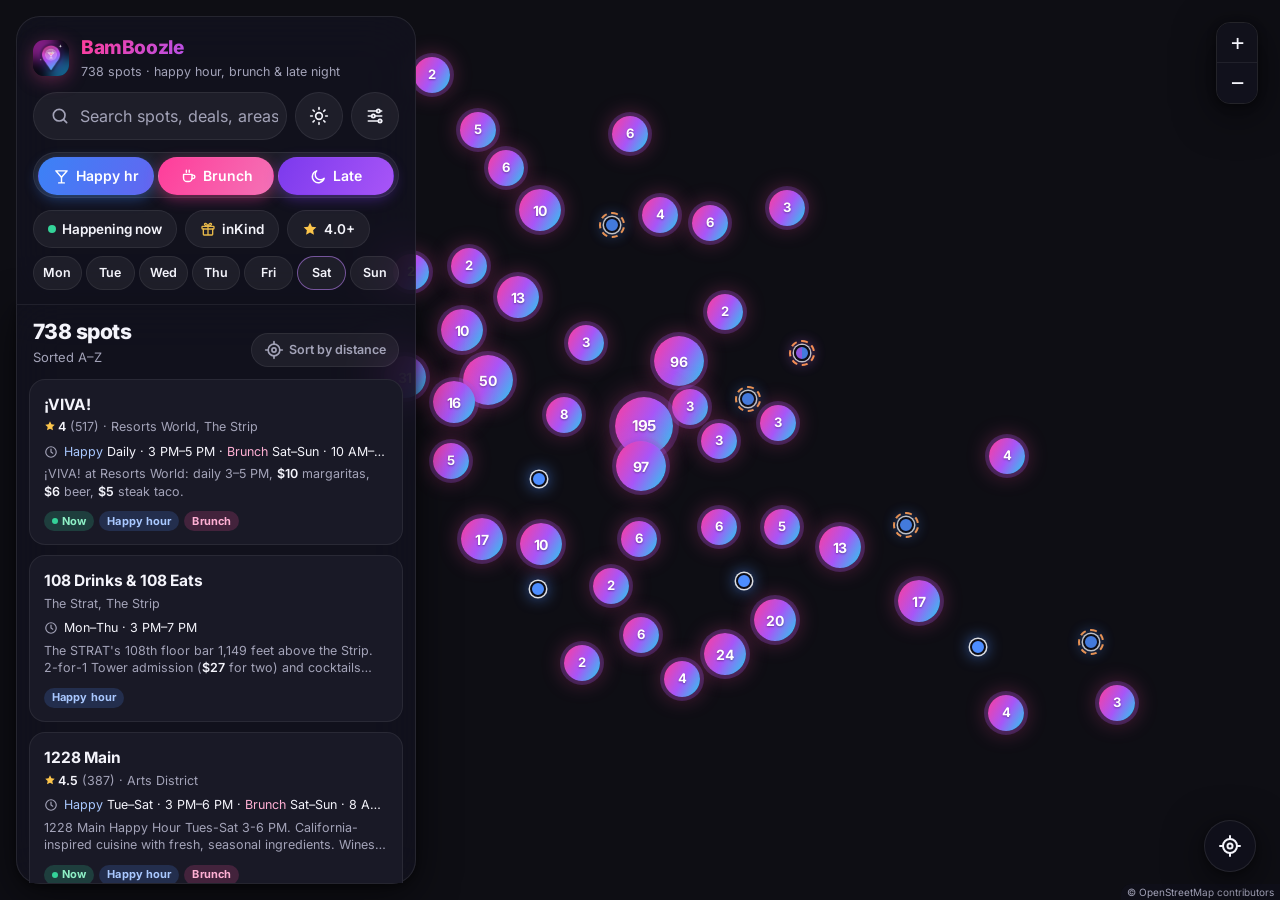
==== commit 7d7f6dd1: "Category multi-select toggles; drop All Happy hr / Brunch / Late are independent toggles (all on by " ====
--- a/index.html
+++ b/index.html
@@ -12,7 +12,7 @@
 <meta name="apple-mobile-web-app-title" content="BamBoozle">
 <meta name="application-name" content="BamBoozle">
 <meta property="og:site_name" content="BamBoozle">
-<link rel="manifest" href="manifest.webmanifest?v=bcfa14bfea">
+<link rel="manifest" href="manifest.webmanifest?v=7a76ce9ed2">
 <link rel="icon" type="image/png" sizes="32x32" href="icons/favicon-32.png">
 <link rel="icon" type="image/png" sizes="192x192" href="icons/icon-192.png">
 <link rel="apple-touch-icon" sizes="180x180" href="icons/apple-touch-icon.png">
@@ -61,12 +61,10 @@
   <button id="themeBtn" class="iconbtn glass" aria-label="Switch to light mode" title="Toggle light / dark"><svg class="ic"><use href="#i-sun"/></svg></button>
   <button id="filtertoggle" class="iconbtn glass" aria-label="More filters" aria-haspopup="dialog"><svg class="ic"><use href="#i-sliders"/></svg><span class="dot" id="fcount" hidden></span></button>
  </div>
- <div id="mode" class="seg glass" role="radiogroup" aria-label="Category">
-  <span class="seg-ind" aria-hidden="true"></span>
-  <button data-mode="all" role="radio" class="on" aria-checked="true"><span class="lbl">All</span></button>
-  <button data-mode="hh" role="radio" aria-checked="false"><svg class="ic"><use href="#i-hh"/></svg><span class="lbl">Happy hr</span></button>
-  <button data-mode="br" role="radio" aria-checked="false"><svg class="ic"><use href="#i-br"/></svg><span class="lbl">Brunch</span></button>
-  <button data-mode="ln" role="radio" aria-checked="false"><svg class="ic"><use href="#i-ln"/></svg><span class="lbl">Late</span></button>
+ <div id="mode" class="cats glass" role="group" aria-label="Categories">
+  <button data-mode="hh" type="button" class="on" aria-pressed="true"><svg class="ic"><use href="#i-hh"/></svg><span class="lbl">Happy hr</span></button>
+  <button data-mode="br" type="button" class="on" aria-pressed="true"><svg class="ic"><use href="#i-br"/></svg><span class="lbl">Brunch</span></button>
+  <button data-mode="ln" type="button" class="on" aria-pressed="true"><svg class="ic"><use href="#i-ln"/></svg><span class="lbl">Late</span></button>
  </div>
  <div class="chips" id="chips" role="toolbar" aria-label="Quick filters">
   <button id="installBtn" class="chip install" hidden><svg class="ic"><use href="#i-download"/></svg>Install BamBoozle</button>
--- a/app.css
+++ b/app.css
@@ -90,15 +90,21 @@
 .iconbtn.sm{width:36px;height:36px;color:var(--muted)}
 .iconbtn:not(.glass):hover{background:var(--chip-h)}
 .iconbtn .dot{position:absolute;top:6px;right:6px;min-width:18px;height:18px;padding:0 5px;border-radius:9px;background:var(--grad);color:#fff;font-size:11px;font-weight:700;line-height:18px;text-align:center}
-/* segmented */
+/* category multi-toggles + theme segmented */
+#mode.cats{display:grid;grid-template-columns:1fr 1fr 1fr;padding:4px;border-radius:999px;height:46px;gap:4px}
+#mode.cats button{display:flex;align-items:center;justify-content:center;gap:6px;border-radius:999px;font-size:14px;font-weight:600;min-height:38px;white-space:nowrap;color:var(--muted);border:1.5px solid transparent;background:transparent;opacity:.55;transition:background .2s,color .2s,opacity .2s,border-color .2s,box-shadow .2s}
+#mode.cats button .ic{width:17px;height:17px}
+#mode.cats button.on{opacity:1;color:#fff;border-color:transparent}
+#mode.cats button[data-mode=hh].on{background:linear-gradient(120deg,#3b82f6,#6366f1);box-shadow:0 4px 14px rgba(59,130,246,.4)}
+#mode.cats button[data-mode=br].on{background:linear-gradient(120deg,#ff3d9a,#f472b6);box-shadow:0 4px 14px rgba(255,61,154,.4)}
+#mode.cats button[data-mode=ln].on{background:linear-gradient(120deg,#7c3aed,#a855f7);box-shadow:0 4px 14px rgba(124,58,237,.4)}
+#mode.cats button:not(.on)[data-mode=hh]{border-color:color-mix(in srgb,var(--hh) 55%,transparent);color:var(--hh-fg)}
+#mode.cats button:not(.on)[data-mode=br]{border-color:color-mix(in srgb,var(--br) 55%,transparent);color:var(--br-fg)}
+#mode.cats button:not(.on)[data-mode=ln]{border-color:color-mix(in srgb,var(--ln) 55%,transparent);color:var(--ln-fg)}
 .seg{position:relative;display:grid;grid-auto-flow:column;grid-auto-columns:1fr;padding:4px;border-radius:999px;height:46px;gap:0}
 .seg button{position:relative;z-index:1;display:flex;align-items:center;justify-content:center;gap:6px;border-radius:999px;font-size:14px;font-weight:600;color:var(--muted);transition:color .2s;min-height:38px;white-space:nowrap}
 .seg button .ic{width:17px;height:17px}
 .seg button.on{color:#fff}
-.seg-ind{position:absolute;z-index:0;top:4px;bottom:4px;left:4px;border-radius:999px;background:var(--grad);box-shadow:0 4px 16px rgba(168,85,247,.45);transition:transform .35s var(--ease),width .35s var(--ease),background .3s}
-.seg-ind.hh{background:linear-gradient(120deg,#3b82f6,#6366f1)}
-.seg-ind.br{background:linear-gradient(120deg,#ff3d9a,#f472b6)}
-.seg-ind.ln{background:linear-gradient(120deg,#7c3aed,#a855f7)}
 .seg.small{height:42px;background:var(--chip);border:1px solid var(--line)}
 .seg.small button{font-size:13.5px;min-height:34px}
 .seg.small button.on{background:var(--grad);color:#fff;box-shadow:0 3px 12px rgba(168,85,247,.35)}
@@ -316,10 +322,10 @@
  #topbar{left:16px;top:16px;right:auto;width:400px;padding:18px 16px 14px;border-radius:24px 24px 0 0;background:var(--glass-strong);-webkit-backdrop-filter:blur(24px) saturate(170%);backdrop-filter:blur(24px) saturate(170%);border:1px solid var(--glass-line);border-bottom:0;gap:12px}
  #topbar::before{display:none}
  .brand{display:flex}
- .search,.iconbtn.glass,.seg.glass,.chip{box-shadow:none}
+ .search,.iconbtn.glass,.seg.glass,#mode.cats.glass,.chip{box-shadow:none}
  .search{background:var(--chip);border-color:var(--line);-webkit-backdrop-filter:none;backdrop-filter:none}
  #topbar .iconbtn.glass{background:var(--chip);border:1px solid var(--line);-webkit-backdrop-filter:none;backdrop-filter:none}
- .seg.glass{background:var(--chip);border:1px solid var(--line);-webkit-backdrop-filter:none;backdrop-filter:none}
+ .seg.glass,#mode.cats.glass{background:var(--chip);border:1px solid var(--line);-webkit-backdrop-filter:none;backdrop-filter:none}
  .chip{background:var(--chip);border-color:var(--line);-webkit-backdrop-filter:none;backdrop-filter:none}
  .chips{flex-wrap:wrap;margin:0;padding:0;overflow:visible}
  .chipsep{display:none}
@@ -352,5 +358,5 @@
  .leaflet-bottom.leaflet-left{bottom:var(--sheet-h);transition:bottom .38s var(--ease)}
  .leaflet-control-attribution{border-radius:0 10px 0 0}
 }
-@media (max-width:360px){.seg button .ic{display:none}}
+@media (max-width:360px){#mode.cats button .ic,.seg button .ic{display:none}}
 @media (prefers-reduced-motion:reduce){*,*::before,*::after{animation-duration:.01ms!important;transition-duration:.01ms!important}}
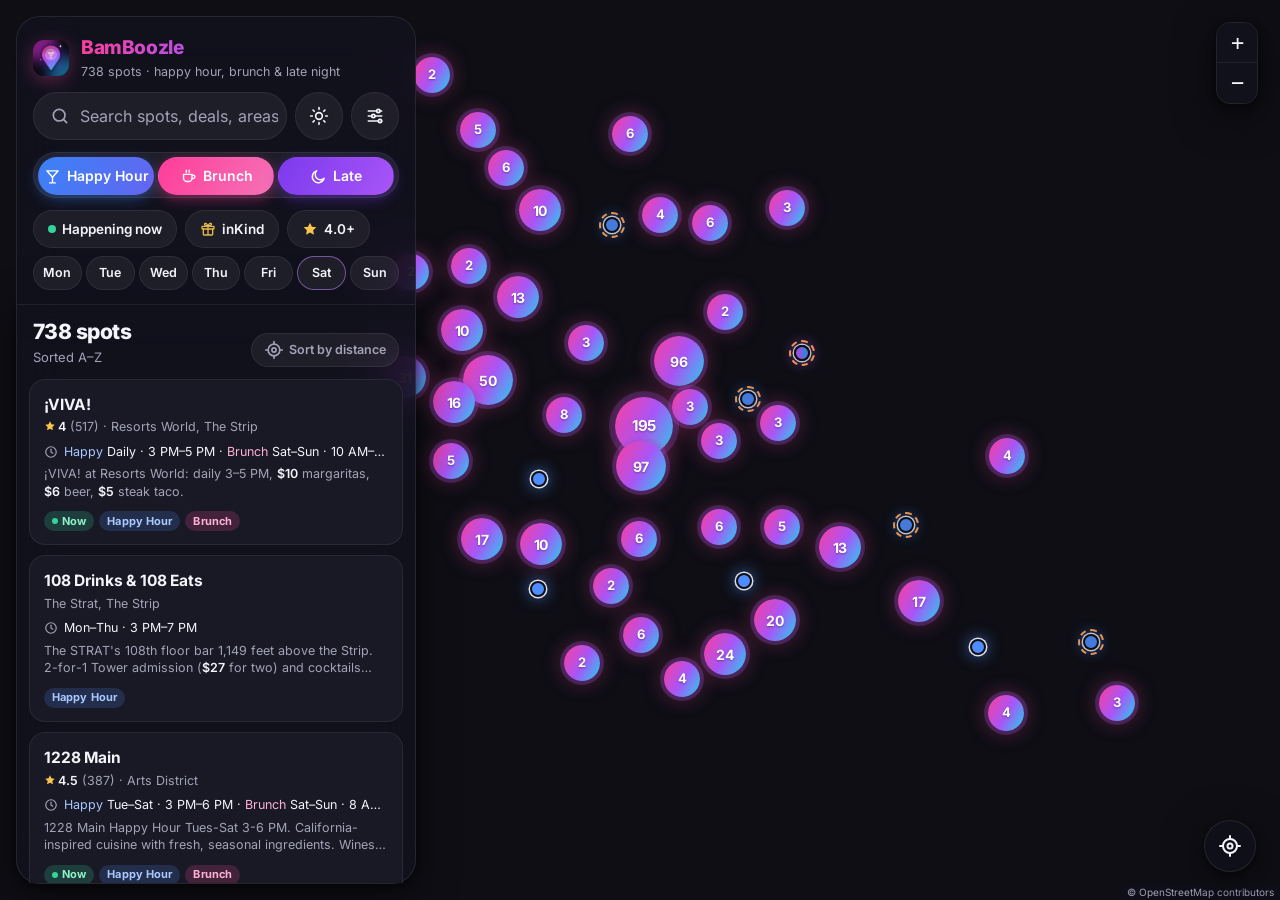
==== commit d10539df: "Rename Happy hr/hour UI labels to Happy Hour Toggle, card/detail badges, legend, filters copy, and a" ====
--- a/index.html
+++ b/index.html
@@ -12,7 +12,7 @@
 <meta name="apple-mobile-web-app-title" content="BamBoozle">
 <meta name="application-name" content="BamBoozle">
 <meta property="og:site_name" content="BamBoozle">
-<link rel="manifest" href="manifest.webmanifest?v=7a76ce9ed2">
+<link rel="manifest" href="manifest.webmanifest?v=73410da550">
 <link rel="icon" type="image/png" sizes="32x32" href="icons/favicon-32.png">
 <link rel="icon" type="image/png" sizes="192x192" href="icons/icon-192.png">
 <link rel="apple-touch-icon" sizes="180x180" href="icons/apple-touch-icon.png">
@@ -62,7 +62,7 @@
   <button id="filtertoggle" class="iconbtn glass" aria-label="More filters" aria-haspopup="dialog"><svg class="ic"><use href="#i-sliders"/></svg><span class="dot" id="fcount" hidden></span></button>
  </div>
  <div id="mode" class="cats glass" role="group" aria-label="Categories">
-  <button data-mode="hh" type="button" class="on" aria-pressed="true"><svg class="ic"><use href="#i-hh"/></svg><span class="lbl">Happy hr</span></button>
+  <button data-mode="hh" type="button" class="on" aria-pressed="true"><svg class="ic"><use href="#i-hh"/></svg><span class="lbl">Happy Hour</span></button>
   <button data-mode="br" type="button" class="on" aria-pressed="true"><svg class="ic"><use href="#i-br"/></svg><span class="lbl">Brunch</span></button>
   <button data-mode="ln" type="button" class="on" aria-pressed="true"><svg class="ic"><use href="#i-ln"/></svg><span class="lbl">Late</span></button>
  </div>
@@ -116,7 +116,7 @@
    <div class="selectwrap"><select id="zip"><option value="">All ZIP codes</option></select></div></div>
   <div class="fgroup"><h3>Show only</h3>
    <label class="switch"><span><b>On inKind</b><small>Restaurants in inKind’s Las Vegas list (checked Oct 9, 2026)</small></span><input type="checkbox" id="ikOnly" role="switch"><i></i></label>
-   <label class="switch"><span><b>On 2+ lists</b><small>e.g. happy hour and brunch</small></span><input type="checkbox" id="bothOnly" role="switch"><i></i></label>
+   <label class="switch"><span><b>On 2+ lists</b><small>e.g. Happy Hour and brunch</small></span><input type="checkbox" id="bothOnly" role="switch"><i></i></label>
    <label class="switch"><span><b>Exact addresses</b><small>Hide approximate pins (casino-only address or ZIP center)</small></span><input type="checkbox" id="exactOnly" role="switch"><i></i></label>
   </div>
   <div class="fgroup"><h3>Appearance</h3>
@@ -125,7 +125,7 @@
    </div></div>
   <div class="fgroup"><h3>Map key</h3>
    <ul class="legend">
-    <li><span class="mk hh"><i></i></span>Happy hour</li>
+    <li><span class="mk hh"><i></i></span>Happy Hour</li>
     <li><span class="mk br"><i></i></span>Brunch</li>
     <li><span class="mk ln"><i></i></span>Late night / reverse HH</li>
     <li><span class="mk multi"><i style="background:conic-gradient(var(--hh) 0 50%,var(--br) 0)"></i></span>On several lists</li>
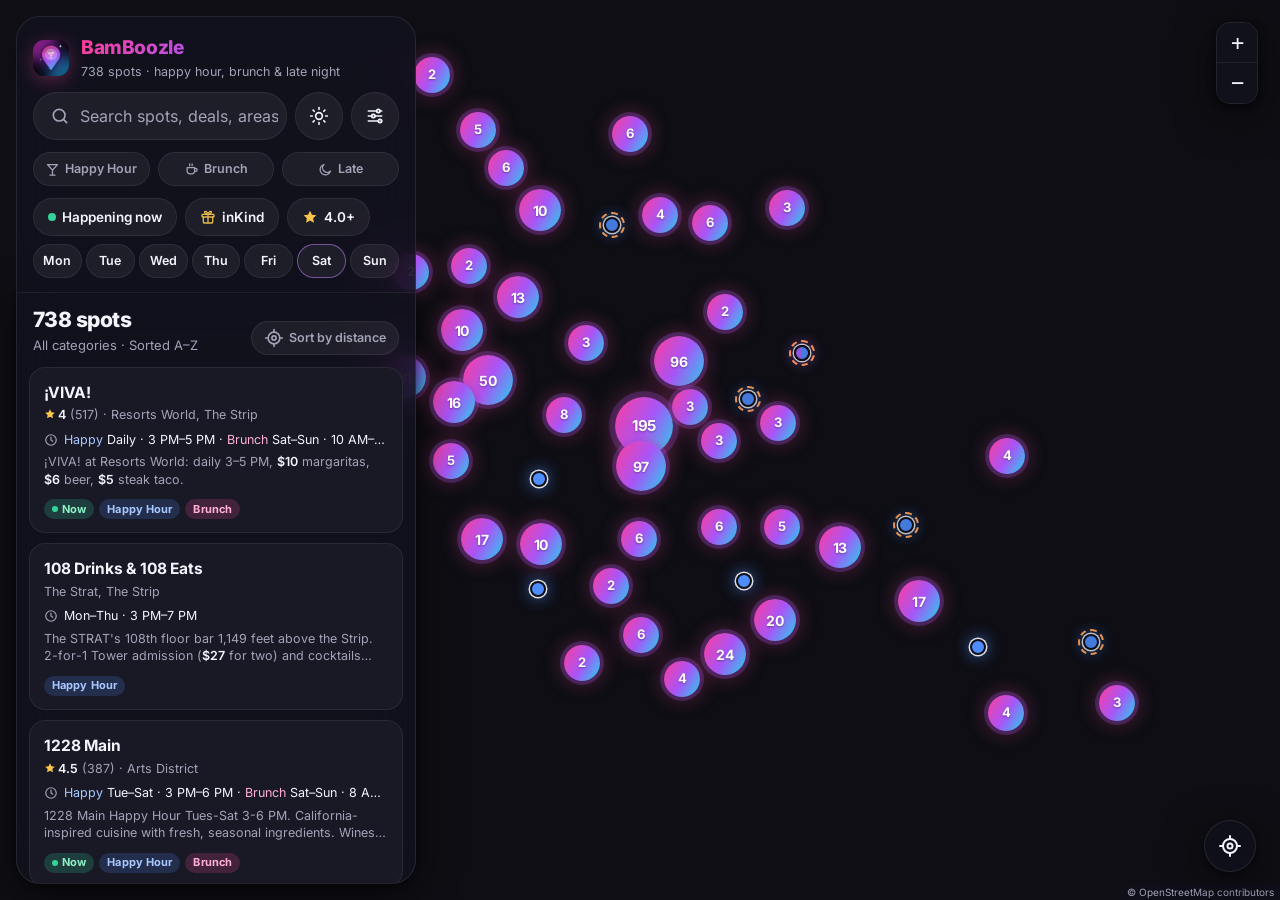
==== commit 3b58f906: "Category toggles: none selected shows all; gray pill inactive style Default is no category selected " ====
--- a/index.html
+++ b/index.html
@@ -12,7 +12,7 @@
 <meta name="apple-mobile-web-app-title" content="BamBoozle">
 <meta name="application-name" content="BamBoozle">
 <meta property="og:site_name" content="BamBoozle">
-<link rel="manifest" href="manifest.webmanifest?v=73410da550">
+<link rel="manifest" href="manifest.webmanifest?v=05e97dd725">
 <link rel="icon" type="image/png" sizes="32x32" href="icons/favicon-32.png">
 <link rel="icon" type="image/png" sizes="192x192" href="icons/icon-192.png">
 <link rel="apple-touch-icon" sizes="180x180" href="icons/apple-touch-icon.png">
@@ -61,10 +61,10 @@
   <button id="themeBtn" class="iconbtn glass" aria-label="Switch to light mode" title="Toggle light / dark"><svg class="ic"><use href="#i-sun"/></svg></button>
   <button id="filtertoggle" class="iconbtn glass" aria-label="More filters" aria-haspopup="dialog"><svg class="ic"><use href="#i-sliders"/></svg><span class="dot" id="fcount" hidden></span></button>
  </div>
- <div id="mode" class="cats glass" role="group" aria-label="Categories">
-  <button data-mode="hh" type="button" class="on" aria-pressed="true"><svg class="ic"><use href="#i-hh"/></svg><span class="lbl">Happy Hour</span></button>
-  <button data-mode="br" type="button" class="on" aria-pressed="true"><svg class="ic"><use href="#i-br"/></svg><span class="lbl">Brunch</span></button>
-  <button data-mode="ln" type="button" class="on" aria-pressed="true"><svg class="ic"><use href="#i-ln"/></svg><span class="lbl">Late</span></button>
+ <div id="mode" class="cats" role="group" aria-label="Categories">
+  <button data-mode="hh" type="button" aria-pressed="false"><svg class="ic"><use href="#i-hh"/></svg><span class="lbl">Happy Hour</span></button>
+  <button data-mode="br" type="button" aria-pressed="false"><svg class="ic"><use href="#i-br"/></svg><span class="lbl">Brunch</span></button>
+  <button data-mode="ln" type="button" aria-pressed="false"><svg class="ic"><use href="#i-ln"/></svg><span class="lbl">Late</span></button>
  </div>
  <div class="chips" id="chips" role="toolbar" aria-label="Quick filters">
   <button id="installBtn" class="chip install" hidden><svg class="ic"><use href="#i-download"/></svg>Install BamBoozle</button>
--- a/app.css
+++ b/app.css
@@ -90,17 +90,14 @@
 .iconbtn.sm{width:36px;height:36px;color:var(--muted)}
 .iconbtn:not(.glass):hover{background:var(--chip-h)}
 .iconbtn .dot{position:absolute;top:6px;right:6px;min-width:18px;height:18px;padding:0 5px;border-radius:9px;background:var(--grad);color:#fff;font-size:11px;font-weight:700;line-height:18px;text-align:center}
-/* category multi-toggles + theme segmented */
-#mode.cats{display:grid;grid-template-columns:1fr 1fr 1fr;padding:4px;border-radius:999px;height:46px;gap:4px}
-#mode.cats button{display:flex;align-items:center;justify-content:center;gap:6px;border-radius:999px;font-size:14px;font-weight:600;min-height:38px;white-space:nowrap;color:var(--muted);border:1.5px solid transparent;background:transparent;opacity:.55;transition:background .2s,color .2s,opacity .2s,border-color .2s,box-shadow .2s}
-#mode.cats button .ic{width:17px;height:17px}
-#mode.cats button.on{opacity:1;color:#fff;border-color:transparent}
+/* category multi-toggles (inactive = pill-btn gray; selected = category fill) */
+#mode.cats{display:flex;align-items:center;gap:8px;padding:0;height:auto;background:transparent;border:0;box-shadow:none;-webkit-backdrop-filter:none;backdrop-filter:none}
+#mode.cats button{height:34px;font-size:12.5px;font-weight:600;color:var(--muted);display:inline-flex;align-items:center;justify-content:center;flex:1 1 0;min-width:0;padding:0 12px;border-radius:999px;background:var(--chip);border:1px solid var(--line);gap:5px;white-space:nowrap;transition:background .2s,color .2s,border-color .2s,box-shadow .2s}
+#mode.cats button .ic{width:15px;height:15px;flex:none}
+#mode.cats button.on{color:#fff;border-color:transparent}
 #mode.cats button[data-mode=hh].on{background:linear-gradient(120deg,#3b82f6,#6366f1);box-shadow:0 4px 14px rgba(59,130,246,.4)}
 #mode.cats button[data-mode=br].on{background:linear-gradient(120deg,#ff3d9a,#f472b6);box-shadow:0 4px 14px rgba(255,61,154,.4)}
 #mode.cats button[data-mode=ln].on{background:linear-gradient(120deg,#7c3aed,#a855f7);box-shadow:0 4px 14px rgba(124,58,237,.4)}
-#mode.cats button:not(.on)[data-mode=hh]{border-color:color-mix(in srgb,var(--hh) 55%,transparent);color:var(--hh-fg)}
-#mode.cats button:not(.on)[data-mode=br]{border-color:color-mix(in srgb,var(--br) 55%,transparent);color:var(--br-fg)}
-#mode.cats button:not(.on)[data-mode=ln]{border-color:color-mix(in srgb,var(--ln) 55%,transparent);color:var(--ln-fg)}
 .seg{position:relative;display:grid;grid-auto-flow:column;grid-auto-columns:1fr;padding:4px;border-radius:999px;height:46px;gap:0}
 .seg button{position:relative;z-index:1;display:flex;align-items:center;justify-content:center;gap:6px;border-radius:999px;font-size:14px;font-weight:600;color:var(--muted);transition:color .2s;min-height:38px;white-space:nowrap}
 .seg button .ic{width:17px;height:17px}
@@ -322,10 +319,10 @@
  #topbar{left:16px;top:16px;right:auto;width:400px;padding:18px 16px 14px;border-radius:24px 24px 0 0;background:var(--glass-strong);-webkit-backdrop-filter:blur(24px) saturate(170%);backdrop-filter:blur(24px) saturate(170%);border:1px solid var(--glass-line);border-bottom:0;gap:12px}
  #topbar::before{display:none}
  .brand{display:flex}
- .search,.iconbtn.glass,.seg.glass,#mode.cats.glass,.chip{box-shadow:none}
+ .search,.iconbtn.glass,.seg.glass,.chip{box-shadow:none}
  .search{background:var(--chip);border-color:var(--line);-webkit-backdrop-filter:none;backdrop-filter:none}
  #topbar .iconbtn.glass{background:var(--chip);border:1px solid var(--line);-webkit-backdrop-filter:none;backdrop-filter:none}
- .seg.glass,#mode.cats.glass{background:var(--chip);border:1px solid var(--line);-webkit-backdrop-filter:none;backdrop-filter:none}
+ .seg.glass{background:var(--chip);border:1px solid var(--line);-webkit-backdrop-filter:none;backdrop-filter:none}
  .chip{background:var(--chip);border-color:var(--line);-webkit-backdrop-filter:none;backdrop-filter:none}
  .chips{flex-wrap:wrap;margin:0;padding:0;overflow:visible}
  .chipsep{display:none}
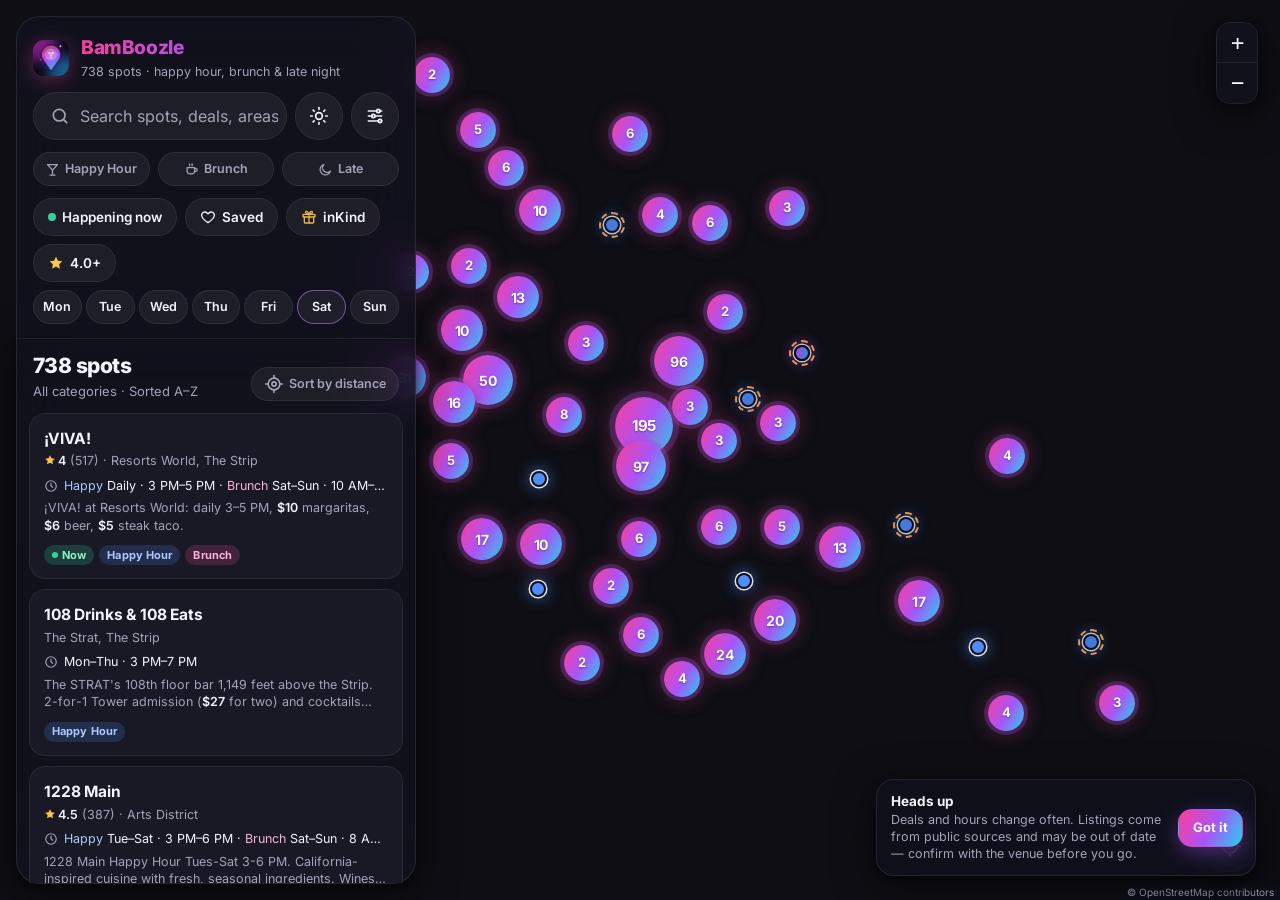
==== commit 9927886b: "Saved spots, share, deep links, data notice, privacy/support pages, native bridge for Capacitor app" ====
--- a/index.html
+++ b/index.html
@@ -12,7 +12,7 @@
 <meta name="apple-mobile-web-app-title" content="BamBoozle">
 <meta name="application-name" content="BamBoozle">
 <meta property="og:site_name" content="BamBoozle">
-<link rel="manifest" href="manifest.webmanifest?v=05e97dd725">
+<link rel="manifest" href="manifest.webmanifest?v=2b48c30e48">
 <link rel="icon" type="image/png" sizes="32x32" href="icons/favicon-32.png">
 <link rel="icon" type="image/png" sizes="192x192" href="icons/icon-192.png">
 <link rel="apple-touch-icon" sizes="180x180" href="icons/apple-touch-icon.png">
@@ -45,6 +45,8 @@
  <symbol id="i-download" viewBox="0 0 24 24"><path d="M12 3v12M7 10l5 5 5-5M5 21h14"/></symbol>
  <symbol id="i-share" viewBox="0 0 24 24"><path d="M12 3v12M8 7l4-4 4 4M5 12v7a2 2 0 0 0 2 2h10a2 2 0 0 0 2-2v-7"/></symbol>
  <symbol id="i-star" viewBox="0 0 24 24"><path d="m12 2.5 2.9 6 6.6.9-4.8 4.6 1.2 6.5L12 17.4 6.1 20.5l1.2-6.5L2.5 9.4l6.6-.9Z"/></symbol>
+ <symbol id="i-heart" viewBox="0 0 24 24"><path d="M12 20.5s-7.5-4.6-9.2-9.4C1.6 7.7 3.8 4.5 7.2 4.5c2 0 3.6 1.1 4.8 2.8 1.2-1.7 2.8-2.8 4.8-2.8 3.4 0 5.6 3.2 4.4 6.6-1.7 4.8-9.2 9.4-9.2 9.4Z"/></symbol>
+ <symbol id="i-heart-f" viewBox="0 0 24 24"><path fill="currentColor" d="M12 20.5s-7.5-4.6-9.2-9.4C1.6 7.7 3.8 4.5 7.2 4.5c2 0 3.6 1.1 4.8 2.8 1.2-1.7 2.8-2.8 4.8-2.8 3.4 0 5.6 3.2 4.4 6.6-1.7 4.8-9.2 9.4-9.2 9.4Z"/></symbol>
  <symbol id="i-back" viewBox="0 0 24 24"><path d="m15 18-6-6 6-6"/></symbol>
 </defs></svg>
 
@@ -69,6 +71,7 @@
  <div class="chips" id="chips" role="toolbar" aria-label="Quick filters">
   <button id="installBtn" class="chip install" hidden><svg class="ic"><use href="#i-download"/></svg>Install BamBoozle</button>
   <button id="now" class="chip" aria-pressed="false" title="Uses Las Vegas time and the parsed days/times"><span class="live"></span>Happening now</button>
+  <button id="savedChip" class="chip" aria-pressed="false"><svg class="ic"><use href="#i-heart"/></svg>Saved<span id="savedN" class="cnt"></span></button>
   <button id="ikChip" class="chip" aria-pressed="false"><svg class="ic"><use href="#i-gift"/></svg>inKind</button>
   <button id="r4Chip" class="chip" aria-pressed="false"><svg class="ic star"><use href="#i-star"/></svg>4.0+</button>
   <span class="chipsep" aria-hidden="true"></span>
@@ -98,6 +101,8 @@
 
 <div id="a2hs" class="glass" role="note"><img src="icons/icon-192.png" alt="" width="40" height="40"><div><b>Install BamBoozle</b><span>Tap <svg class="ic inl"><use href="#i-share"/></svg> Share, then <b>Add to Home Screen</b></span></div><button id="a2hsClose" class="iconbtn sm" aria-label="Dismiss"><svg class="ic"><use href="#i-x"/></svg></button></div>
 
+<div id="disc" class="glass" role="note" hidden><div><b>Heads up</b><span>Deals and hours change often. Listings come from public sources and may be out of date — confirm with the venue before you go.</span></div><button id="discOk" class="btn primary">Got it</button></div>
+
 <div id="scrim" hidden></div>
 <section id="detail" role="dialog" aria-modal="false" aria-labelledby="dName" hidden>
  <div class="detail-grab" id="dgrab"><span class="handle-bar"></span><span class="mini" id="dMini" aria-hidden="true"></span></div>
@@ -119,6 +124,9 @@
    <label class="switch"><span><b>On 2+ lists</b><small>e.g. Happy Hour and brunch</small></span><input type="checkbox" id="bothOnly" role="switch"><i></i></label>
    <label class="switch"><span><b>Exact addresses</b><small>Hide approximate pins (casino-only address or ZIP center)</small></span><input type="checkbox" id="exactOnly" role="switch"><i></i></label>
   </div>
+  <div class="fgroup" id="alertsGroup" hidden><h3>Alerts</h3>
+   <label class="switch"><span><b>Saved spot alerts</b><small>A heads-up 15 minutes before happy hour, brunch or a late-night deal starts at one of your saved spots. Scheduled on this device only.</small></span><input type="checkbox" id="alertsOn" role="switch"><i></i></label>
+  </div>
   <div class="fgroup"><h3>Appearance</h3>
    <div class="seg small" id="themeSeg" role="radiogroup" aria-label="Theme">
     <button data-t="dark" role="radio">Dark</button><button data-t="light" role="radio">Light</button><button data-t="system" role="radio">System</button>
@@ -135,6 +143,10 @@
    </ul></div>
   <button id="installBtn2" class="btn ghost wide" hidden><svg class="ic"><use href="#i-download"/></svg>Install BamBoozle</button>
   <p class="about" id="about"></p>
+  <div class="fgroup disclaimer"><h3>About these listings</h3>
+   <p class="about">Deals, prices, days and hours change often and many listings come from third-party guides, so they may be out of date. Always confirm with the venue before you go. Ratings are approximate. BamBoozle is independent and not affiliated with any venue or with inKind. Please drink responsibly — 21+ for alcohol.</p>
+   <p class="about links"><a href="https://xosoftware.github.io/bamboozle/privacy.html" target="_blank" rel="noopener">Privacy policy</a> · <a href="https://xosoftware.github.io/bamboozle/support.html" target="_blank" rel="noopener">Support</a></p>
+  </div>
  </div>
  <div class="ffoot"><button id="reset" class="btn ghost">Reset all</button><button id="fApply" class="btn primary">Show spots</button></div>
 </section>
@@ -143,5 +155,6 @@
 <script src="vendor/leaflet.markercluster.js"></script>
 <script src="vendor/maplibre-gl.js"></script>
 <script src="vendor/leaflet-maplibre-gl.js"></script>
+<script src="native.js"></script>
 <script src="app.js"></script>
 </body></html>
--- a/app.css
+++ b/app.css
@@ -3,7 +3,7 @@
 :root{
  --font:"Inter",system-ui,-apple-system,"Segoe UI",Roboto,sans-serif;
  --r-lg:22px;--r-md:16px;--r-sm:12px;
- --safe-t:env(safe-area-inset-top,0px);--safe-b:env(safe-area-inset-bottom,0px);
+ --safe-t:var(--safe-area-inset-top,env(safe-area-inset-top,0px));--safe-b:var(--safe-area-inset-bottom,env(safe-area-inset-bottom,0px));
  --grad:linear-gradient(120deg,#ff3d9a 0%,#a855f7 52%,#22d3ee 100%);
  --top-h:150px;--sheet-h:300px;--ease:cubic-bezier(.22,.9,.3,1);
 }
@@ -357,3 +357,29 @@
 }
 @media (max-width:360px){#mode.cats button .ic,.seg button .ic{display:none}}
 @media (prefers-reduced-motion:reduce){*,*::before,*::after{animation-duration:.01ms!important;transition-duration:.01ms!important}}
+
+/* ---------- saved spots, share, disclaimer, native (Oct 2026) ---------- */
+.chip .cnt{font-variant-numeric:tabular-nums;font-size:12px;opacity:.8}
+.chip .cnt:empty{display:none}
+#savedChip[aria-pressed=true]{background:linear-gradient(120deg,#ff3d9a,#ff6b6b);box-shadow:0 4px 14px rgba(255,61,154,.4)}
+.sv{flex:none;color:#ff4f8b;display:inline-flex;align-self:center}
+.sv .ic{width:15px;height:15px}
+.sr{position:absolute;width:1px;height:1px;overflow:hidden;clip:rect(0 0 0 0)}
+.actions{grid-template-columns:1fr auto auto}
+.actions .btn.wide{grid-column:1/-1}
+.btn.sq{padding:0 14px;gap:6px}
+.btn.sq span{font-size:13.5px}
+.btn.saved{color:#ff4f8b;border-color:color-mix(in srgb,#ff4f8b 45%,transparent);background:color-mix(in srgb,#ff4f8b 12%,transparent)}
+.about.links a{color:inherit;font-weight:600}
+#disc{position:fixed;z-index:1100;left:12px;right:12px;bottom:calc(var(--sheet-h) + 14px);border-radius:18px;padding:12px 12px 12px 14px;display:flex;align-items:center;gap:12px;font-size:12.5px;line-height:1.35;box-shadow:var(--shadow)}
+#disc[hidden]{display:none}
+#disc div{flex:1;display:flex;flex-direction:column;gap:2px}
+#disc b{font-size:13.5px}
+#disc span{color:var(--muted)}
+#disc .btn{height:38px;padding:0 14px;font-size:13px;flex:none}
+body.disc-on #a2hs{display:none}
+@media (min-width:900px){#disc{left:auto;right:24px;width:380px;bottom:24px}}
+@media (max-width:899px){body.detail-open #disc{opacity:0;pointer-events:none}}
+html.native #installBtn,html.native #installBtn2,html.native #a2hs{display:none!important}
+html.native{-webkit-user-select:none;user-select:none;-webkit-touch-callout:none}
+html.native input,html.native textarea,html.native .dbody{-webkit-user-select:text;user-select:text}
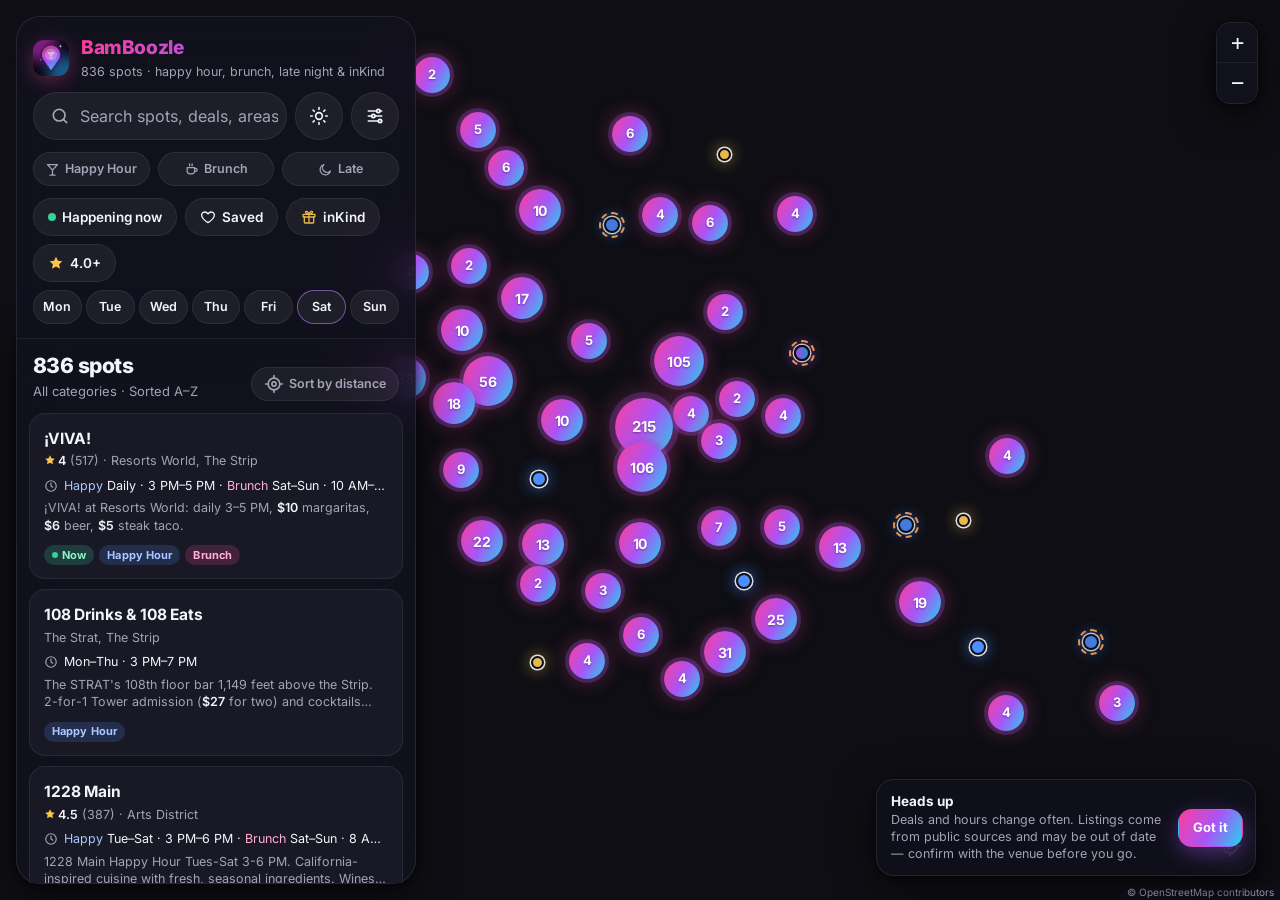
==== commit ab5b9e15: "Add all 98 remaining Las Vegas-area inKind locations (29 with deals, 69 inKind-only); inKind-only ca" ====
--- a/index.html
+++ b/index.html
@@ -12,7 +12,7 @@
 <meta name="apple-mobile-web-app-title" content="BamBoozle">
 <meta name="application-name" content="BamBoozle">
 <meta property="og:site_name" content="BamBoozle">
-<link rel="manifest" href="manifest.webmanifest?v=2b48c30e48">
+<link rel="manifest" href="manifest.webmanifest?v=ce7256a3a3">
 <link rel="icon" type="image/png" sizes="32x32" href="icons/favicon-32.png">
 <link rel="icon" type="image/png" sizes="192x192" href="icons/icon-192.png">
 <link rel="apple-touch-icon" sizes="180x180" href="icons/apple-touch-icon.png">
@@ -120,7 +120,7 @@
   <div class="fgroup"><h3><label for="zip">ZIP code</label></h3>
    <div class="selectwrap"><select id="zip"><option value="">All ZIP codes</option></select></div></div>
   <div class="fgroup"><h3>Show only</h3>
-   <label class="switch"><span><b>On inKind</b><small>Restaurants in inKind’s Las Vegas list (checked Oct 9, 2026)</small></span><input type="checkbox" id="ikOnly" role="switch"><i></i></label>
+   <label class="switch"><span><b>On inKind</b><small>Every Las Vegas-area inKind restaurant (list checked Oct 10, 2026)</small></span><input type="checkbox" id="ikOnly" role="switch"><i></i></label>
    <label class="switch"><span><b>On 2+ lists</b><small>e.g. Happy Hour and brunch</small></span><input type="checkbox" id="bothOnly" role="switch"><i></i></label>
    <label class="switch"><span><b>Exact addresses</b><small>Hide approximate pins (casino-only address or ZIP center)</small></span><input type="checkbox" id="exactOnly" role="switch"><i></i></label>
   </div>
@@ -138,6 +138,7 @@
     <li><span class="mk ln"><i></i></span>Late night / reverse HH</li>
     <li><span class="mk multi"><i style="background:conic-gradient(var(--hh) 0 50%,var(--br) 0)"></i></span>On several lists</li>
     <li><span class="mk hh ik"><i></i></span>Gold ring = on inKind</li>
+    <li><span class="mk iko"><i></i></span>Gold dot = inKind only (no deal listed)</li>
     <li><span class="mk hh approx"><i></i></span>Dashed ring = approximate spot</li>
     <li><span class="you-dot"></span>You</li>
    </ul></div>
--- a/app.css
+++ b/app.css
@@ -56,6 +56,8 @@
 .mk.br{--c:var(--br)}.mk.br i{background:var(--br)}
 .mk.ln{--c:var(--ln)}.mk.ln i{background:var(--ln)}
 .mk.multi{--c:#c56cff}
+.mk.iko{--c:#e6b84a}.mk.iko i{background:#e6b84a;width:13px;height:13px}
+.mk.iko.ik::after{display:none}
 .mk.ik::after{content:"";position:absolute;width:24px;height:24px;border-radius:50%;border:2.5px solid var(--ik);box-sizing:border-box}
 .mk.approx i{opacity:.85}
 .mk.approx::before{content:"";position:absolute;width:26px;height:26px;border-radius:50%;border:2px dashed #fb923c;box-sizing:border-box}
@@ -156,6 +158,7 @@
 .b.br{background:color-mix(in srgb,var(--br) 18%,transparent);color:var(--br-fg)}
 .b.ln{background:color-mix(in srgb,var(--ln) 20%,transparent);color:var(--ln-fg)}
 .b.ik{background:#e6b84a;color:#000}
+a.b.ik{text-decoration:none;color:#000}
 .b.ik.unc{background:color-mix(in srgb,var(--warn) 16%,transparent);color:var(--warn-fg)}
 .b.now{background:color-mix(in srgb,var(--now) 20%,transparent);color:var(--now-fg)}
 .b.now::before{content:"";width:6px;height:6px;border-radius:50%;background:var(--now)}
@@ -218,11 +221,15 @@
 .hero{position:relative;padding:34px 20px 18px;color:#fff;background:var(--grad);overflow:hidden}
 .hero.hh{background:linear-gradient(130deg,#1d4ed8,#4f46e5 55%,#7c3aed)}
 .hero.br{background:linear-gradient(130deg,#be185d,#ec4899 55%,#fb7185)}
+.hero.iko{background:linear-gradient(130deg,#7a5a12,#b8892a 55%,#e6b84a)}
+.deal.iko{color:var(--muted);font-style:italic}
+.panel.cat.iko .pi{color:#e6b84a}
 .hero.ln{background:linear-gradient(130deg,#2e1065,#6d28d9 55%,#c026d3)}
 .hero::after{content:"";position:absolute;right:-60px;top:-60px;width:220px;height:220px;border-radius:50%;background:radial-gradient(circle,rgba(255,255,255,.28),transparent 65%)}
 .hero .kicker{display:flex;gap:6px;flex-wrap:wrap;margin-bottom:10px}
 .hero .kicker span{display:inline-flex;align-items:center;gap:5px;height:24px;padding:0 10px;border-radius:999px;background:rgba(255,255,255,.18);border:1px solid rgba(255,255,255,.22);font-size:11.5px;font-weight:700;letter-spacing:.02em}
 .hero .kicker span .ic{width:13px;height:13px}
+.hero .kicker span.live{width:8px;height:8px;padding:0;border:0;flex:none;background:#fff}
 .hero h2{margin:0 0 4px;font-size:26px;line-height:1.12;font-weight:800;letter-spacing:-.03em;padding-right:44px}
 .hero .loc{font-size:14px;opacity:.9}
 .hero .meta{display:flex;flex-wrap:wrap;align-items:center;gap:6px 14px;margin-top:12px;font-size:13.5px;font-weight:600}
